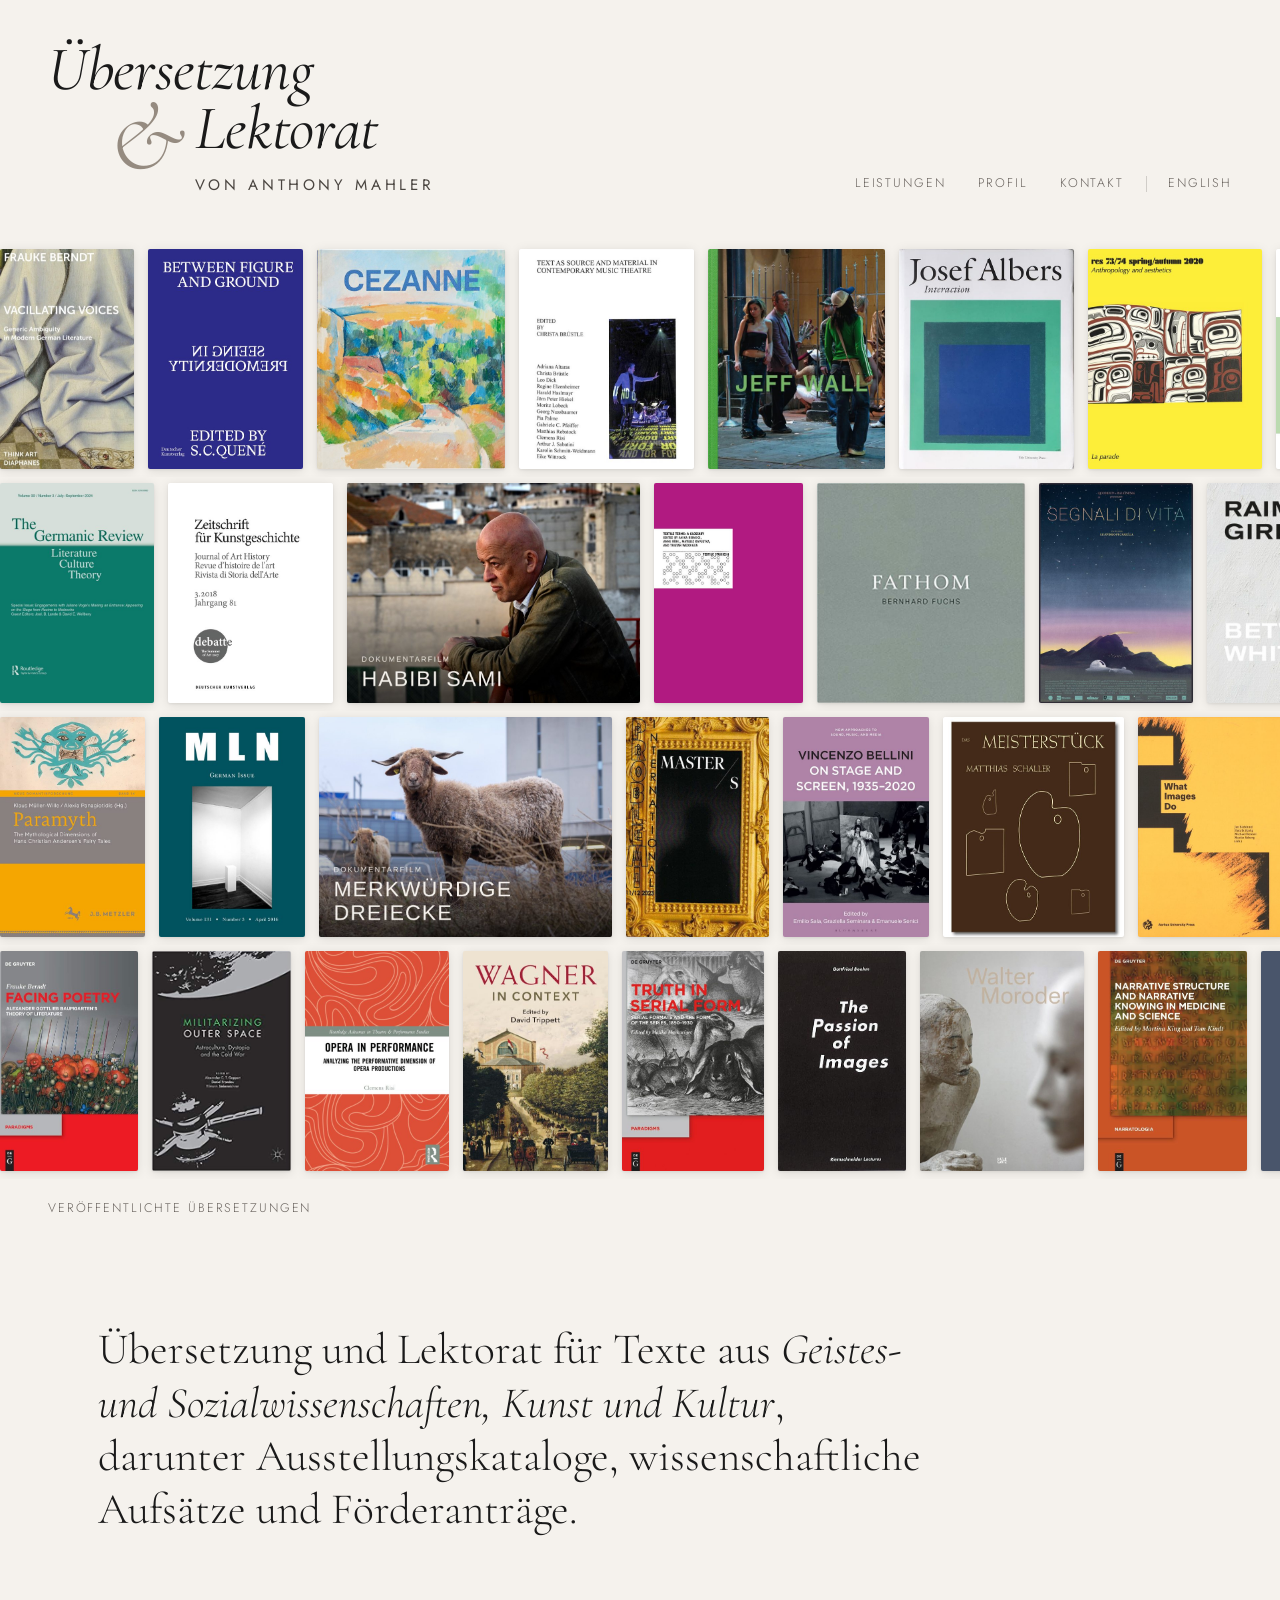
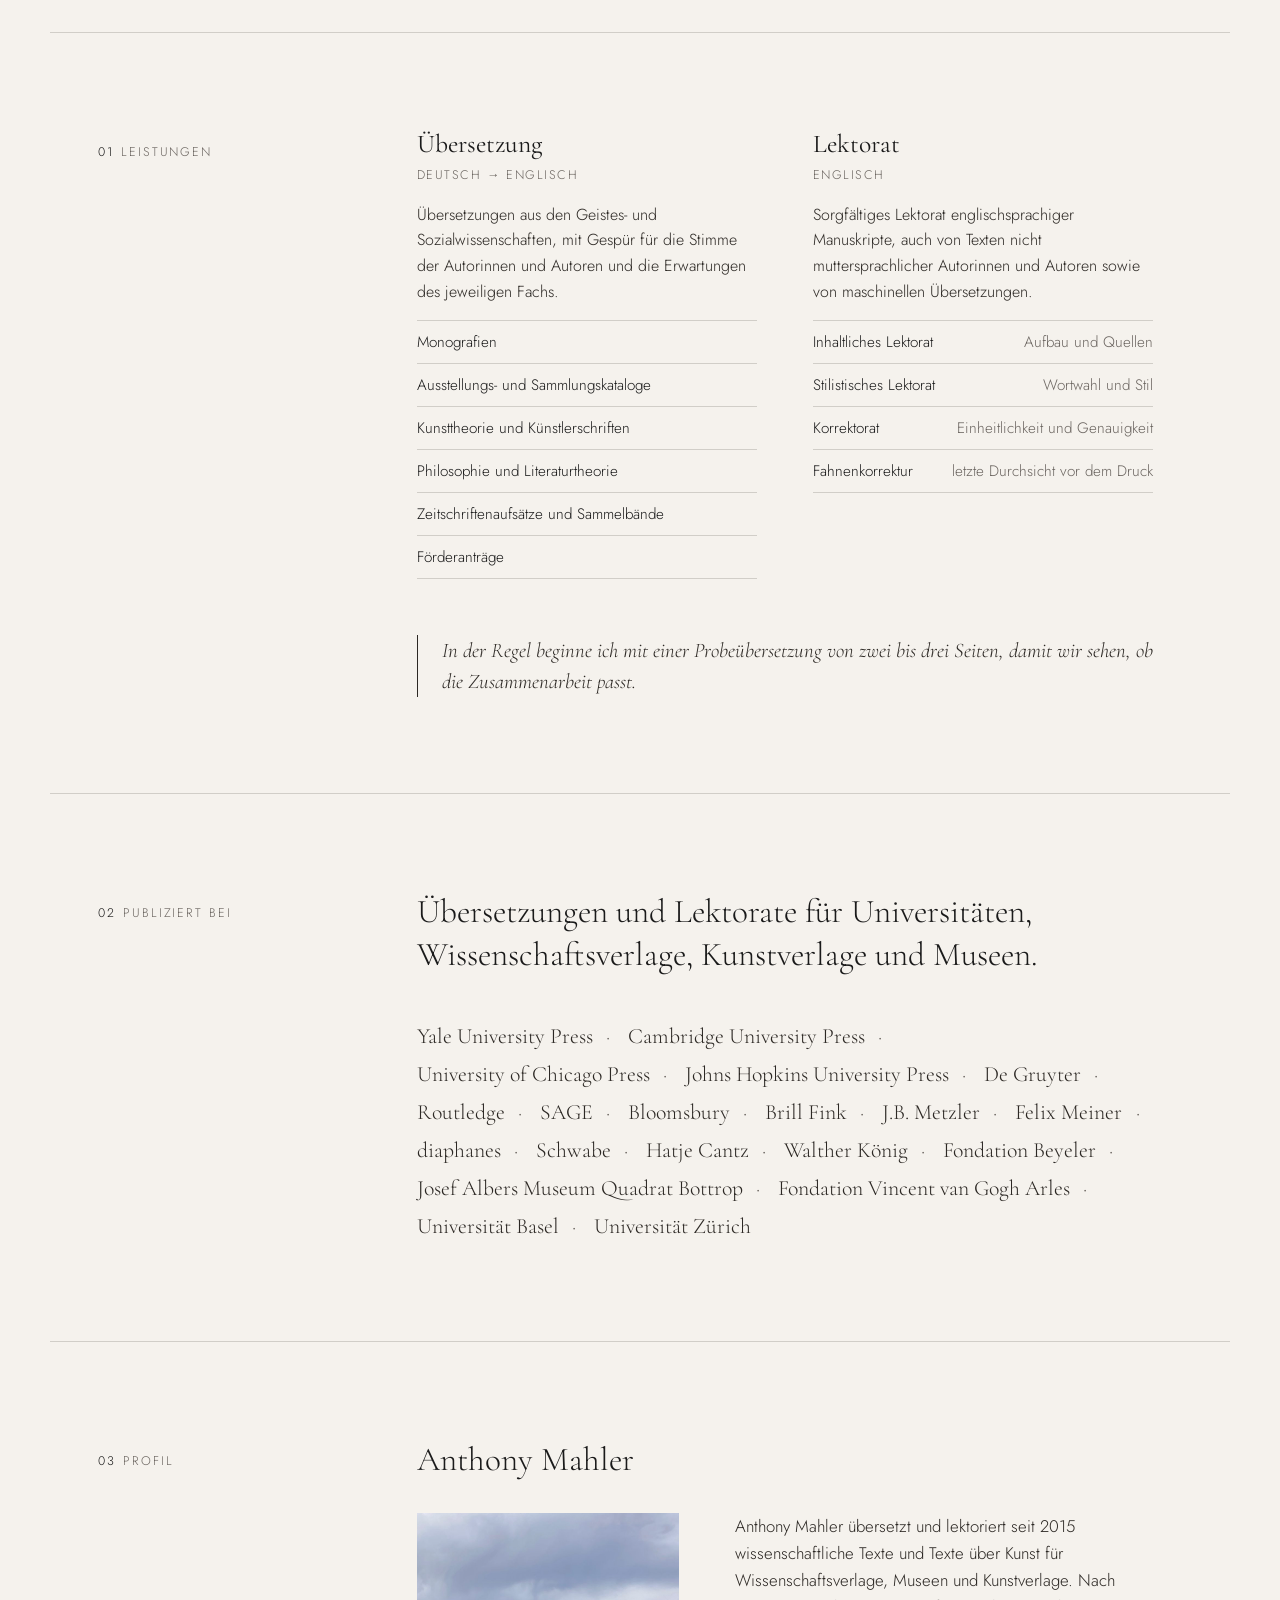
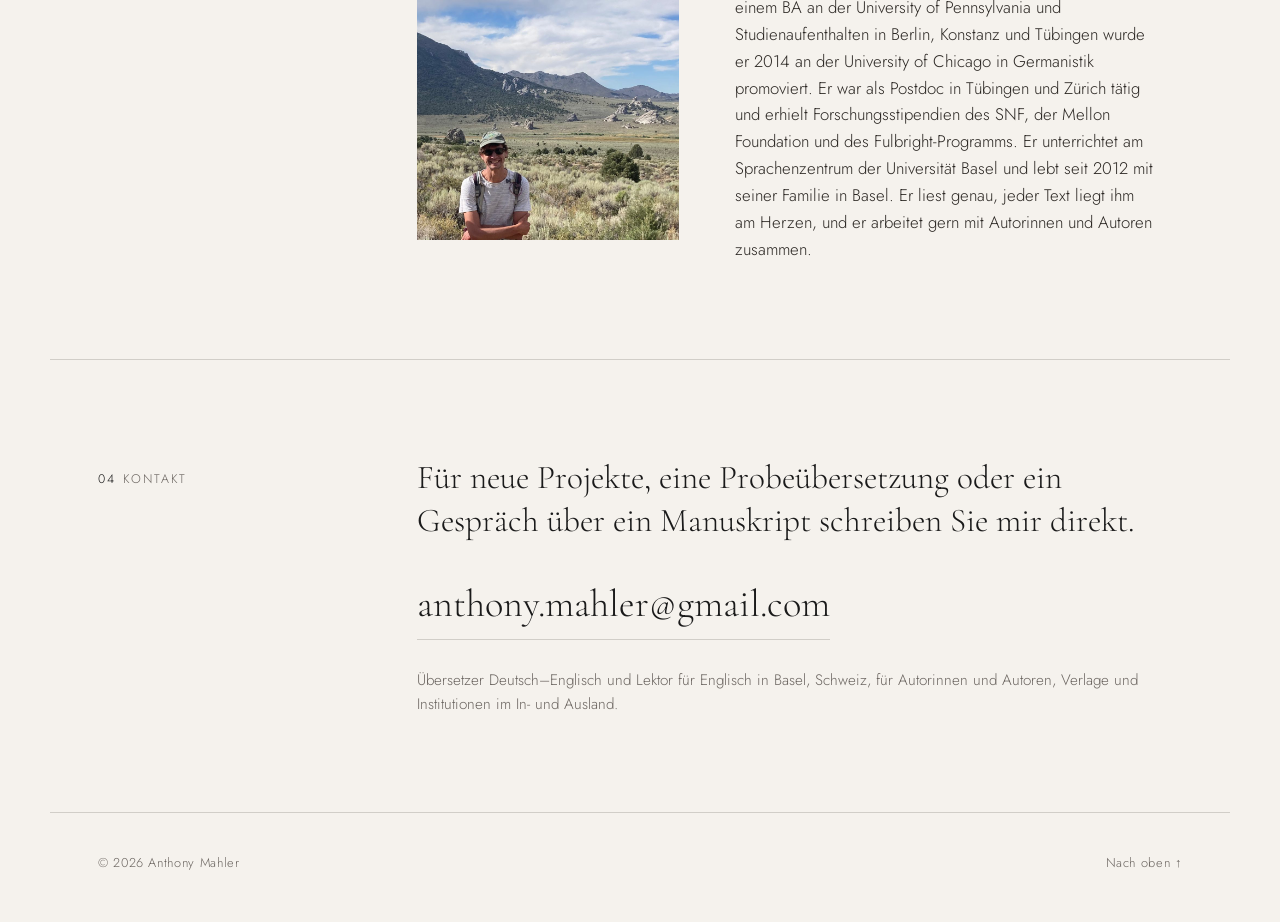
==== index.html @ d9287ff2 "Use point de vue film stills for the two documentaries Replace the title cards with the studio's sti" ====
<!DOCTYPE html>
<html lang="de">
<head>
<meta charset="UTF-8">
<meta name="viewport" content="width=device-width, initial-scale=1.0">
<title>Anthony Mahler | Übersetzer Deutsch–Englisch und Lektor, Basel, Schweiz</title>
<meta name="description" content="Übersetzer Deutsch–Englisch und Lektor für Englisch in Basel, Schweiz. Übersetzung und Lektorat für Geistes- und Sozialwissenschaften, Kunst und Kultur: Bücher, Ausstellungskataloge, wissenschaftliche Aufsätze und Förderanträge.">
<link rel="canonical" href="https://anthonymahler.ch/">
<link rel="alternate" hreflang="de" href="https://anthonymahler.ch/">
<link rel="alternate" hreflang="en" href="https://anthonymahler.ch/en/">
<link rel="alternate" hreflang="x-default" href="https://anthonymahler.ch/en/">
<meta name="author" content="Anthony Mahler">
<meta name="theme-color" content="#f5f2ed">

<link rel="icon" href="favicon.ico" sizes="any">
<link rel="icon" type="image/png" sizes="32x32" href="images/icons/favicon-32.png">
<link rel="icon" type="image/png" sizes="192x192" href="images/icons/icon-192.png">
<link rel="apple-touch-icon" href="images/icons/apple-touch-icon.png">

<!-- Link previews (email, messaging apps, social media) -->
<meta property="og:type" content="website">
<meta property="og:site_name" content="Übersetzung &amp; Lektorat von Anthony Mahler">
<meta property="og:title" content="Übersetzung &amp; Lektorat von Anthony Mahler">
<meta property="og:description" content="Übersetzer Deutsch–Englisch und Lektor für Englisch in Basel, Schweiz. Übersetzung und Lektorat für Geistes- und Sozialwissenschaften, Kunst und Kultur: Bücher, Ausstellungskataloge, wissenschaftliche Aufsätze und Förderanträge.">
<meta property="og:url" content="https://anthonymahler.ch/">
<meta property="og:image" content="https://anthonymahler.ch/images/og-image-de.jpg">
<meta property="og:image:width" content="1200">
<meta property="og:image:height" content="630">
<meta property="og:image:alt" content="Übersetzung &amp; Lektorat von Anthony Mahler, neben Buchumschlägen seiner veröffentlichten Übersetzungen">
<meta property="og:locale" content="de_CH">
<meta property="og:locale:alternate" content="en_GB">
<meta name="twitter:card" content="summary_large_image">

<!-- Structured data for search engines and AI assistants -->
<script type="application/ld+json">
{
  "@context": "https://schema.org",
  "@graph": [
    {
      "@type": "Person",
      "@id": "https://anthonymahler.ch/#anthony-mahler",
      "name": "Anthony Mahler",
      "jobTitle": "Übersetzer Deutsch–Englisch und Lektor",
      "url": "https://anthonymahler.ch/",
      "image": "https://anthonymahler.ch/images/portrait.jpg",
      "email": "mailto:anthony.mahler@gmail.com",
      "address": {
        "@type": "PostalAddress",
        "addressLocality": "Basel",
        "addressCountry": "CH"
      },
      "knowsLanguage": [
        "de",
        "en"
      ],
      "alumniOf": [
        {
          "@type": "CollegeOrUniversity",
          "name": "University of Chicago"
        },
        {
          "@type": "CollegeOrUniversity",
          "name": "University of Pennsylvania"
        }
      ],
      "worksFor": {
        "@type": "CollegeOrUniversity",
        "name": "University of Basel"
      },
      "sameAs": [
        "https://scholar.google.com/citations?user=hvGzYhMAAAAJ",
        "https://unibas.academia.edu/AnthonyMahler"
      ]
    },
    {
      "@type": "ProfessionalService",
      "@id": "https://anthonymahler.ch/#service",
      "name": "Übersetzung & Lektorat von Anthony Mahler",
      "description": "Übersetzer Deutsch–Englisch und Lektor für Englisch in Basel, Schweiz. Übersetzung und Lektorat für Geistes- und Sozialwissenschaften, Kunst und Kultur: Bücher, Ausstellungskataloge, wissenschaftliche Aufsätze und Förderanträge.",
      "url": "https://anthonymahler.ch/",
      "image": "https://anthonymahler.ch/images/og-image-de.jpg",
      "logo": "https://anthonymahler.ch/images/icons/icon-512.png",
      "email": "mailto:anthony.mahler@gmail.com",
      "founder": {
        "@id": "https://anthonymahler.ch/#anthony-mahler"
      },
      "address": {
        "@type": "PostalAddress",
        "addressLocality": "Basel",
        "addressCountry": "CH"
      },
      "areaServed": [
        {
          "@type": "Country",
          "name": "Switzerland"
        },
        {
          "@type": "Country",
          "name": "Germany"
        },
        {
          "@type": "Country",
          "name": "Austria"
        },
        "Worldwide"
      ],
      "knowsLanguage": [
        "de",
        "en"
      ],
      "hasOfferCatalog": {
        "@type": "OfferCatalog",
        "name": "Translation and editing services",
        "itemListElement": [
          {
            "@type": "Offer",
            "itemOffered": {
              "@type": "Service",
              "name": "Translation, German to English",
              "description": "Translation of books, exhibition catalogues, scholarly essays, journal articles, and grant applications in the humanities, social sciences, arts, and culture."
            }
          },
          {
            "@type": "Offer",
            "itemOffered": {
              "@type": "Service",
              "name": "Developmental editing",
              "description": "Structure, presentation, and sources of a manuscript."
            }
          },
          {
            "@type": "Offer",
            "itemOffered": {
              "@type": "Service",
              "name": "Line editing",
              "description": "Word choice, phrasing, and style at the sentence level."
            }
          },
          {
            "@type": "Offer",
            "itemOffered": {
              "@type": "Service",
              "name": "Copyediting",
              "description": "Consistency, accuracy, and house style before publication."
            }
          },
          {
            "@type": "Offer",
            "itemOffered": {
              "@type": "Service",
              "name": "Proofreading",
              "description": "Final check of typeset proofs before publication."
            }
          },
          {
            "@type": "Offer",
            "itemOffered": {
              "@type": "Service",
              "name": "Editing of nonnative English and machine translation",
              "description": "Careful editing of English-language manuscripts by nonnative authors and of machine translations."
            }
          }
        ]
      }
    }
  ]
}
</script>
<link rel="preconnect" href="https://fonts.googleapis.com">
<link rel="preconnect" href="https://fonts.gstatic.com" crossorigin>
<link href="https://fonts.googleapis.com/css2?family=Cormorant+Garamond:ital,wght@0,300;0,400;0,500;0,600;1,300;1,400&family=Jost:wght@300;400;500&display=swap" rel="stylesheet">
<link rel="stylesheet" href="css/site.css">
</head>
<body>

<header class="site-header">
  <h1 class="site-title">
    <a class="logo" href="#top" id="top" aria-label="Übersetzung &amp; Lektorat von Anthony Mahler">
      <span class="logo-word logo-word--first">Übersetzung</span>
      <span class="logo-amp" aria-hidden="true">&amp;</span>
      <span class="logo-word">Lektorat</span>
      <span class="logo-by">von Anthony Mahler</span>
    </a>
  </h1>
  <nav class="site-nav" aria-label="Hauptnavigation">
    <a href="#services">Leistungen</a>
    <a href="#about">Profil</a>
    <a href="#contact">Kontakt</a>
    <a class="lang-switch" href="en/" lang="en" hreflang="en">English</a>
  </nav>
</header>

<section class="bands-container" id="work" aria-label="Veröffentlichte Übersetzungen">

  <!-- ROW 1, scrolls left: the strongest titles -->
  <div class="band-row">
    <div class="band band--left" id="band1">
      <a class="cover-link" href="https://press.uchicago.edu/ucp/books/book/distributed/V/bo290914559.html" target="_blank" rel="noopener"><img src="images/covers/band1-01.jpg" width="401" height="660" alt="Frauke Berndt, Vacillating Voices: Generic Ambiguity in Modern German Literature — diaphanes" decoding="async"></a>
      <a class="cover-link" href="https://library.oapen.org/handle/20.500.12657/102399" target="_blank" rel="noopener"><img src="images/covers/band1-02.jpg" width="467" height="660" alt="Between Figure and Ground, ed. Saskia C. Quené — Deutscher Kunstverlag" decoding="async"></a>
      <a class="cover-link" href="https://hatjecantz.com/products/83946-cezanne" target="_blank" rel="noopener"><img src="images/covers/band1-03.jpg" width="562" height="660" alt="Cézanne — Fondation Beyeler / Hatje Cantz" decoding="async"></a>
      <a class="cover-link" href="https://musikaesthetik.kug.ac.at/news-detailansicht/neuerscheinung-text-as-source-and-material-in-contemporary-music-theatre" target="_blank" rel="noopener"><img src="images/covers/band1-04.jpg" width="527" height="660" alt="Text as Source and Material in Contemporary Music Theatre, ed. Christa Brüstle — Universal Edition" decoding="async"></a>
      <a class="cover-link" href="https://shop.fondationbeyeler.ch/en/artikel/jeff-wall-english-35085/35085" target="_blank" rel="noopener"><img src="images/covers/band1-05.jpg" width="482" height="600" alt="Jeff Wall — Fondation Beyeler" decoding="async"></a>
      <a class="cover-link" href="https://www.davidzwirnerbooks.com/product/josef-albers-interaction" target="_blank" rel="noopener"><img src="images/covers/band1-06.jpg" width="526" height="660" alt="Josef Albers, Interaction — Yale University Press" decoding="async"></a>
      <a class="cover-link" href="https://www.journals.uchicago.edu/doi/abs/10.1086/709461" target="_blank" rel="noopener"><img src="images/covers/band1-07.jpg" width="522" height="660" alt="RES: Anthropology and Aesthetics 73/74 — University of Chicago Press" decoding="async"></a>
      <a class="cover-link" href="https://www.kulturverlag-kadmos.de/programm/details/unavailable" target="_blank" rel="noopener"><img src="images/covers/band1-08.jpg" width="433" height="660" alt="Unavailable: The Joy of Not Responding — Kadmos" decoding="async"></a>
      <a class="cover-link" href="https://hatjecantz.com/products/64174-josef-albers" target="_blank" rel="noopener"><img src="images/covers/band1-09.jpg" width="486" height="660" alt="Josef Albers: Homage to the Square 1950–1976 — Hatje Cantz" decoding="async"></a>
      <a class="cover-link" href="https://schwabe.ch/Georg-Kreis-Why-Italy-Was-for-Europe-978-3-7965-4264-0" target="_blank" rel="noopener"><img src="images/covers/band1-10.jpg" width="292" height="445" alt="Georg Kreis, Why Italy Was for Europe — Schwabe" decoding="async"></a>
      <a class="cover-link" href="https://www.fondation-vincentvangogh-arles.org/en/publication/van-gogh-and-the-stars/" target="_blank" rel="noopener"><img src="images/covers/band1-11.jpg" width="529" height="660" alt="Van Gogh and the Stars — Fondation Vincent van Gogh Arles" decoding="async"></a>
    </div>
  </div>

  <!-- ROW 2, scrolls right: highlight first, then mostly shorter texts -->
  <div class="band-row">
    <div class="band band--right" id="band2">
      <a class="cover-link" href="https://www.tandfonline.com/toc/vgrm20/99/3" target="_blank" rel="noopener"><img src="images/covers/band2-01.jpg" width="462" height="660" alt="The Germanic Review 99.3 — Routledge" decoding="async"></a>
      <a class="cover-link" href="https://www.degruyterbrill.com/journal/key/zkg/81/3/html" target="_blank" rel="noopener"><img src="images/covers/band2-02.jpg" width="495" height="660" alt="Zeitschrift für Kunstgeschichte 3.2018 — Deutscher Kunstverlag" decoding="async"></a>
      <a class="cover-link" href="https://www.pointdevue.ch/de/projekte/sami" target="_blank" rel="noopener"><img src="images/covers/band2-03.jpg" width="880" height="660" alt="Film still from Habibi Sami, documentary by Lesley Kennel (2025) — point de vue" decoding="async"></a>
      <a class="cover-link" href="https://www.khist.uzh.ch/de/chairs/neuzeit/res/finproj/textile/ts/0.html" target="_blank" rel="noopener"><img src="images/covers/band2-04.jpg" width="445" height="660" alt="Textile Terms: A Glossary — Edition Imorde" decoding="async"></a>
      <a class="cover-link" href="http://www.bernhard-fuchs.net/monographs/fathom/" target="_blank" rel="noopener"><img src="images/covers/band2-05.jpg" width="474" height="500" alt="Bernhard Fuchs, Fathom — Koenig Books" decoding="async"></a>
      <a class="cover-link" href="https://www.swissfilms.ch/de/movie/segnali-di-vita/5E38981A59AF4CF388EB1CCF96144011" target="_blank" rel="noopener"><img src="images/covers/band2-06.jpg" width="462" height="660" alt="Segnali di vita — Swiss Films" decoding="async"></a>
      <a class="cover-link" href="https://www.axel-vervoordt.com/gallery/books/raimund-girke-between-white" target="_blank" rel="noopener"><img src="images/covers/band2-07.jpg" width="500" height="592" alt="Raimund Girke, Between White — Axel Vervoordt" decoding="async"></a>
      <a class="cover-link" href="https://meiner-elibrary.de/book/239/ambiguity-in-contemporary-art-and-theory" target="_blank" rel="noopener"><img src="images/covers/band2-08.jpg" width="180" height="270" alt="Ambiguity in Contemporary Art and Theory — Felix Meiner" decoding="async"></a>
      <a class="cover-link" href="https://www.hatjecantz.com/collections/all/products/67016-james-howell-painting-malerei" target="_blank" rel="noopener"><img src="images/covers/band2-09.jpg" width="440" height="660" alt="James Howell: Painting — Hatje Cantz" decoding="async"></a>
      <a class="cover-link" href="https://www.routledge.com/Philosophy-of-Emotion/Ben-Zeev-Krebs/p/book/9781138906648" target="_blank" rel="noopener"><img src="images/covers/band2-10.jpg" width="180" height="270" alt="Philosophy of Emotion — Routledge" decoding="async"></a>
      <span class="cover-link"><img src="images/covers/band2-11.jpg" width="440" height="660" alt="caa.reviews" decoding="async"></span>
      <a class="cover-link" href="https://www.degruyter.com/document/doi/10.1515/9783110706109/html?lang=en" target="_blank" rel="noopener"><img src="images/covers/band2-12.jpg" width="200" height="307" alt="Luca Del Baldo, The Visionary Academy of Ocular Mentality — De Gruyter" decoding="async"></a>
    </div>
  </div>

  <!-- ROW 3, scrolls left: highlight first, then mostly shorter texts -->
  <div class="band-row">
    <div class="band band--left" id="band3">
      <a class="cover-link" href="https://link.springer.com/book/9783662746172" target="_blank" rel="noopener"><img src="images/covers/band3-01.jpg" width="436" height="660" alt="Paramyth: The Mythological Dimensions of Hans Christian Andersen’s Fairy Tales, ed. Klaus Müller-Wille and Alexia Panagiotidis — J.B. Metzler" decoding="async"></a>
      <a class="cover-link" href="https://muse.jhu.edu/issue/35027" target="_blank" rel="noopener"><img src="images/covers/band3-02.jpg" width="436" height="660" alt="MLN 131.3, German Issue — Johns Hopkins University Press" decoding="async"></a>
      <a class="cover-link" href="https://www.pointdevue.ch/de/projekte/merkwuerdige-dreiecke-at" target="_blank" rel="noopener"><img src="images/covers/band3-03.jpg" width="880" height="660" alt="Film still from Merkwürdige Dreiecke, documentary (in production) — point de vue" decoding="async"></a>
      <a class="cover-link" href="https://problemi.si/archive/" target="_blank" rel="noopener"><img src="images/covers/band3-04.jpg" width="428" height="660" alt="Problemi International 6 (2023): Master/s" decoding="async"></a>
      <a class="cover-link" href="https://www.bloomsbury.com/uk/vincenzo-bellini-on-stage-and-screen-19352020-9781501391217/" target="_blank" rel="noopener"><img src="images/covers/band3-05.jpg" width="440" height="660" alt="Vincenzo Bellini on Stage and Screen, 1935–2020 — Bloomsbury" decoding="async"></a>
      <a class="cover-link" href="https://lestanzedelvetro.org/en/product/das-meisterstuckmatthias-schaller/" target="_blank" rel="noopener"><img src="images/covers/band3-06.jpg" width="543" height="660" alt="Matthias Schaller, Das Meisterstück" decoding="async"></a>
      <a class="cover-link" href="https://en.unipress.dk/udgivelser/w/what-images-do/" target="_blank" rel="noopener"><img src="images/covers/band3-07.jpg" width="447" height="660" alt="What Images Do — Aarhus University Press" decoding="async"></a>
      <span class="cover-link"><img src="images/covers/band3-08.jpg" width="522" height="660" alt="CIHA 2012 Nürnberg — Germanisches Nationalmuseum" decoding="async"></span>
      <a class="cover-link" href="https://www.kann-verlag.de/newrelease_SEHEN_2023.html" target="_blank" rel="noopener"><img src="images/covers/band3-09.jpg" width="465" height="660" alt="Gottfried Boehm, Sehen — Kann Verlag" decoding="async"></a>
      <a class="cover-link" href="https://www.praesens.com/praesens-pro-presse/katalog/lichtspieler/" target="_blank" rel="noopener"><img src="images/covers/band3-10.jpg" width="424" height="660" alt="Lichtspieler — Praesens" decoding="async"></a>
      <a class="cover-link" href="https://elibrary.narr.digital/journal/cg/53/4" target="_blank" rel="noopener"><img src="images/covers/band3-11.jpg" width="450" height="660" alt="Colloquia Germanica 53.4 — Narr Francke Attempto" decoding="async"></a>
    </div>
  </div>

  <!-- ROW 4, scrolls right: the strongest titles, next to the intro text -->
  <div class="band-row">
    <div class="band band--right" id="band4">
      <a class="cover-link" href="https://www.degruyter.com/document/doi/10.1515/9783110624519/html" target="_blank" rel="noopener"><img src="images/covers/band4-01.jpg" width="415" height="660" alt="Frauke Berndt, Facing Poetry — De Gruyter" decoding="async"></a>
      <a class="cover-link" href="https://link.springer.com/chapter/10.1057/978-1-349-95851-1_9" target="_blank" rel="noopener"><img src="images/covers/band4-02.jpg" width="315" height="499" alt="Militarizing Outer Space — Palgrave Macmillan" decoding="async"></a>
      <a class="cover-link" href="https://www.routledge.com/Opera-in-Performance-Analyzing-the-Performative-Dimension-of-Opera-Productions/Risi/p/book/9780367645021" target="_blank" rel="noopener"><img src="images/covers/band4-03.jpg" width="432" height="660" alt="Clemens Risi, Opera in Performance — Routledge" decoding="async"></a>
      <a class="cover-link" href="https://www.cambridge.org/core/books/wagner-in-context/36905F69D33599538EEA6B4203AE1D38" target="_blank" rel="noopener"><img src="images/covers/band4-04.jpg" width="427" height="648" alt="Wagner in Context, ed. David Trippett — Cambridge University Press" decoding="async"></a>
      <a class="cover-link" href="https://www.degruyterbrill.com/document/doi/10.1515/9783110795110/html" target="_blank" rel="noopener"><img src="images/covers/band4-05.jpg" width="424" height="660" alt="Truth in Serial Form, ed. Malika Maskarinec — De Gruyter" decoding="async"></a>
      <a class="cover-link" href="https://www.artbook.com/9783960987727.html" target="_blank" rel="noopener"><img src="images/covers/band4-06.jpg" width="349" height="599" alt="Gottfried Boehm, The Passion of Images — Walther König" decoding="async"></a>
      <a class="cover-link" href="https://hatjecantz.com/products/84047-walter-moroder-figures-of-presence-and-absence" target="_blank" rel="noopener"><img src="images/covers/band4-07.jpg" width="493" height="660" alt="Walter Moroder: Figures of Presence and Absence — Hatje Cantz" decoding="async"></a>
      <a class="cover-link" href="https://www.degruyterbrill.com/document/doi/10.1515/9783111319971/html" target="_blank" rel="noopener"><img src="images/covers/band4-08.jpg" width="447" height="660" alt="Narrative Structure and Narrative Knowing in Medicine and Science — De Gruyter" decoding="async"></a>
      <a class="cover-link" href="https://www.degruyterbrill.com/document/doi/10.1515/9783110783827/html" target="_blank" rel="noopener"><img src="images/covers/band4-09.jpg" width="413" height="660" alt="Forces of Nature, ed. Adrian Renner and Frederike Middelhoff — De Gruyter" decoding="async"></a>
      <a class="cover-link" href="https://www.fink.de/view/title/53248" target="_blank" rel="noopener"><img src="images/covers/band4-10.jpg" width="300" height="415" alt="Enthüllen und Verbergen in der Vormoderne — Brill Fink" decoding="async"></a>
    </div>
  </div>

  <p class="eyebrow bands-caption">Veröffentlichte Übersetzungen</p>

</section>
<main>

  <!-- ── Intro ── -->
  <div class="intro">
    <p class="lede">Übersetzung und Lektorat für Texte aus <em>Geistes- und Sozialwissenschaften, Kunst und Kultur</em>, darunter Ausstellungskataloge, wissenschaftliche Aufsätze und Förderanträge.</p>
  </div>

  <!-- ── Services ── -->
  <section class="section" id="services" aria-label="Leistungen">
    <p class="eyebrow"><span class="num">01</span>Leistungen</p>
    <div class="section-body">
      <div class="services">
        <article class="service">
          <h3>Übersetzung</h3>
          <p class="meta">Deutsch → Englisch</p>
          <p>Übersetzungen aus den Geistes- und Sozialwissenschaften, mit Gespür für die Stimme der Autorinnen und Autoren und die Erwartungen des jeweiligen Fachs.</p>
          <ul>
            <li>Monografien</li>
            <li>Ausstellungs- und Sammlungskataloge</li>
            <li>Kunsttheorie und Künstlerschriften</li>
            <li>Philosophie und Literaturtheorie</li>
            <li>Zeitschriftenaufsätze und Sammelbände</li>
            <li>Förderanträge</li>
          </ul>
        </article>

        <article class="service">
          <h3>Lektorat</h3>
          <p class="meta">Englisch</p>
          <p>Sorgfältiges Lektorat englischsprachiger Manuskripte, auch von Texten nicht muttersprachlicher Autorinnen und Autoren sowie von maschinellen Übersetzungen.</p>
          <ul>
            <li>Inhaltliches Lektorat <span class="note">Aufbau und Quellen</span></li>
            <li>Stilistisches Lektorat <span class="note">Wortwahl und Stil</span></li>
            <li>Korrektorat <span class="note">Einheitlichkeit und Genauigkeit</span></li>
            <li>Fahnenkorrektur <span class="note">letzte Durchsicht vor dem Druck</span></li>
          </ul>
        </article>
      </div>

      <p class="process">In der Regel beginne ich mit einer Probeübersetzung von zwei bis drei Seiten, damit wir sehen, ob die Zusammenarbeit passt.</p>
    </div>
  </section>

  <!-- ── Publishers ── -->
  <section class="section" id="publishers" aria-labelledby="publishers-title">
    <p class="eyebrow"><span class="num">02</span>Publiziert bei</p>
    <div class="section-body">
      <h2 class="lede" id="publishers-title">Übersetzungen und Lektorate für Universitäten, Wissenschaftsverlage, Kunstverlage und Museen.</h2>
      <ul class="publishers">
        <li>Yale University Press</li>
        <li>Cambridge University Press</li>
        <li>University of Chicago Press</li>
        <li>Johns Hopkins University Press</li>
        <li>De Gruyter</li>
        <li>Routledge</li>
        <li>SAGE</li>
        <li>Bloomsbury</li>
        <li>Brill Fink</li>
        <li>J.B. Metzler</li>
        <li>Felix Meiner</li>
        <li>diaphanes</li>
        <li>Schwabe</li>
        <li>Hatje Cantz</li>
        <li>Walther König</li>
        <li>Fondation Beyeler</li>
        <li>Josef Albers Museum Quadrat Bottrop</li>
        <li>Fondation Vincent van Gogh Arles</li>
        <li>Universität Basel</li>
        <li>Universität Zürich</li>
      </ul>
    </div>
  </section>

  <!-- ── About ── -->
  <section class="section" id="about" aria-labelledby="about-title">
    <p class="eyebrow"><span class="num">03</span>Profil</p>
    <div class="section-body">
      <h2 class="lede about-title" id="about-title">Anthony Mahler</h2>
      <div class="about-grid">
        <div class="portrait"><img src="images/portrait.jpg" width="960" height="1200" alt="Anthony Mahler" loading="lazy"></div>
        <div class="prose">
          <p>Anthony Mahler übersetzt und lektoriert seit 2015 wissenschaftliche Texte und Texte über Kunst für Wissenschaftsverlage, Museen und Kunstverlage. Nach einem BA an der University of Pennsylvania und Studienaufenthalten in Berlin, Konstanz und Tübingen wurde er 2014 an der University of Chicago in Germanistik promoviert. Er war als Postdoc in Tübingen und Zürich tätig und erhielt Forschungsstipendien des SNF, der Mellon Foundation und des Fulbright-Programms. Er unterrichtet am Sprachenzentrum der Universität Basel und lebt seit 2012 mit seiner Familie in Basel. Er liest genau, jeder Text liegt ihm am Herzen, und er arbeitet gern mit Autorinnen und Autoren zusammen.</p>
        </div>
      </div>
    </div>
  </section>

  <!-- ── Contact ── -->
  <section class="section" id="contact" aria-labelledby="contact-title">
    <p class="eyebrow"><span class="num">04</span>Kontakt</p>
    <div class="section-body">
      <h2 class="lede" id="contact-title">Für neue Projekte, eine Probeübersetzung oder ein Gespräch über ein Manuskript schreiben Sie mir direkt.</h2>
      <a class="contact-email" href="mailto:anthony.mahler@gmail.com">anthony.mahler@gmail.com</a>
      <p class="contact-location">Übersetzer Deutsch–Englisch und Lektor für Englisch in Basel, Schweiz, für Autorinnen und Autoren, Verlage und Institutionen im In- und Ausland.</p>
    </div>
  </section>

</main>

<footer class="site-footer">
  <span>© <span id="year">2026</span> Anthony Mahler</span>
  <a href="#top">Nach oben ↑</a>
</footer>

<script src="js/site.js"></script>

</body>
</html>
---- css/site.css ----
* { margin: 0; padding: 0; box-sizing: border-box; }

:root {
  --bg: #f5f2ed;
  --bg-deep: #ece7df;
  --text: #1a1a1a;
  --text-light: #6b6560;
  --accent: #2c2824;
  --rule: rgba(44, 40, 36, 0.18);
  --band-height: 220px;
  --band-gap: 14px;
  --cover-gap: 14px;
  --scroll-speed: 60s;          /* fallback; JS sets a per-band duration */
  --gutter: 3rem;
  --serif: 'Cormorant Garamond', Georgia, serif;
  --sans: 'Jost', 'Helvetica Neue', Arial, sans-serif;
}

html { scroll-behavior: smooth; }

body {
  background: var(--bg);
  color: var(--text);
  font-family: var(--sans);
  font-weight: 300;
  line-height: 1.6;
  -webkit-font-smoothing: antialiased;
}

a { color: inherit; }

::selection { background: var(--accent); color: var(--bg); }

:focus-visible { outline: 1px solid var(--accent); outline-offset: 4px; }

/* ── Header ── */
.site-header {
  padding: 2.5rem var(--gutter) 2.25rem;
  display: flex;
  justify-content: space-between;
  align-items: flex-end;
  gap: 2rem;
}

/* Wordmark: "Translation" / "& Editing" / "by Anthony Mahler".
   Column 1 holds the indent and the ampersand; "Editing" and the
   byline share column 2's left edge. Sizes are in em of --logo-size. */
.site-title { font-weight: inherit; }

.logo {
  --logo-size: 3.9rem;
  display: grid;
  grid-template-columns: 2.35em auto;
  font-size: var(--logo-size);
  color: var(--text);
  text-decoration: none;
}

.logo-word {
  font-family: var(--serif);
  font-style: italic;
  font-weight: 400;
  line-height: 0.95;
  letter-spacing: -0.005em;
}

.logo-word--first { grid-column: 1 / -1; }

.logo-amp {
  font-family: var(--serif);
  font-style: italic;
  font-weight: 300;
  font-size: 1.6em;
  line-height: 0.6;
  color: #958b80;
  justify-self: end;
  align-self: end;
  margin-right: 0.1em;
  transform: translateY(0.08em);
}

.logo-by {
  grid-column: 2;
  margin-top: 0.85rem;
  font-family: var(--sans);
  font-weight: 400;
  font-size: 0.95rem;
  letter-spacing: 0.24em;
  text-transform: uppercase;
  color: #4a4540;
}

.site-nav { display: flex; gap: 2rem; }

.site-nav a,
.eyebrow {
  font-size: 0.78rem;
  letter-spacing: 0.15em;
  text-transform: uppercase;
  color: var(--text-light);
}

.site-nav a {
  text-decoration: none;
  padding-bottom: 2px;
  border-bottom: 1px solid transparent;
  transition: color 0.3s ease, border-color 0.3s ease;
}

.site-nav a:hover { color: var(--text); border-color: var(--text); }

/* Language switch, set apart from the section links by a hairline */
.site-nav .lang-switch { position: relative; margin-left: 0.75rem; }
.site-nav .lang-switch::before {
  content: "";
  position: absolute;
  left: -1.4rem;
  top: 10%;
  bottom: 20%;
  width: 1px;
  background: var(--rule);
}

/* ── Scrolling Bands ── */
.bands-container {
  padding: 1rem 0 2.5rem;
  display: flex;
  flex-direction: column;
  gap: var(--band-gap);
  overflow: hidden;
}

.bands-caption { padding: 0.9rem var(--gutter) 0; }

.band-row {
  overflow: hidden;
  /* room for the hover lift so covers aren't clipped */
  padding: 8px 0;
  margin: -8px 0;
}

.band {
  display: flex;
  width: max-content;
  will-change: transform;
}

.band--left  { animation: scroll-left  var(--scroll-speed) linear infinite; }
.band--right { animation: scroll-right var(--scroll-speed) linear infinite; }

.band:hover,
.band:focus-within { animation-play-state: paused; }

@keyframes scroll-left {
  from { transform: translateX(0); }
  to   { transform: translateX(-50%); }
}

@keyframes scroll-right {
  from { transform: translateX(-50%); }
  to   { transform: translateX(0); }
}

/* ── Cover Items ── */
.cover-link {
  position: relative;
  display: block;
  flex-shrink: 0;
  height: var(--band-height);
  /* margin (not flex gap) keeps the -50% loop point exact */
  margin-right: var(--cover-gap);
  transition: transform 0.4s cubic-bezier(0.25, 0.46, 0.45, 0.94);
}

span.cover-link { cursor: default; }

.cover-link:hover,
.cover-link:focus-visible {
  transform: scale(1.05);
  z-index: 2;
}

.cover-link img {
  height: 100%;
  width: auto;
  display: block;
  border-radius: 2px;
  background: var(--bg-deep);
  box-shadow: 0 2px 12px rgba(0,0,0,0.1), 0 1px 3px rgba(0,0,0,0.08);
  transition: box-shadow 0.4s ease;
}

.cover-link:hover img {
  box-shadow: 0 8px 30px rgba(0,0,0,0.18), 0 2px 8px rgba(0,0,0,0.1);
}

/* ── Sections ── */
.section {
  display: grid;
  grid-template-columns: minmax(10rem, 1fr) 3fr;
  gap: 2rem 4rem;
  max-width: 1180px;
  margin: 0 auto;
  padding: 6rem var(--gutter);
  border-top: 1px solid var(--rule);
}

.section > .eyebrow { padding-top: 0.9rem; }

.eyebrow .num { color: var(--text); margin-right: 0.6em; }

.section-body { max-width: 46rem; }

.lede {
  font-family: var(--serif);
  font-weight: 300;
  font-size: clamp(1.6rem, 2.6vw, 2.25rem);
  line-height: 1.3;
  color: var(--text);
}

.lede em { font-style: italic; }

.prose p {
  font-size: 1.05rem;
  color: var(--accent);
  margin-top: 1.25rem;
}

/* ── Intro ── */
.intro {
  max-width: 1180px;
  margin: 0 auto;
  padding: 4rem var(--gutter) 6rem;
}

.intro .lede {
  max-width: 52rem;
  font-size: clamp(1.75rem, 3.4vw, 2.9rem);
  line-height: 1.22;
}

/* ── Publishers ── */
.publishers {
  list-style: none;
  margin-top: 2.5rem;
  font-family: var(--serif);
  font-size: clamp(1.15rem, 1.7vw, 1.4rem);
  line-height: 1.75;
  color: var(--accent);
}

.publishers li { display: inline; white-space: nowrap; }  /* never split a name across lines */

.publishers li:not(:last-child)::after {
  content: "·";
  margin: 0 0.6em;
  color: var(--text-light);
}

/* ── Services ── */
.services {
  display: grid;
  grid-template-columns: repeat(2, 1fr);
  gap: 3rem 3.5rem;
}

.service h3 {
  font-family: var(--serif);
  font-weight: 400;
  font-size: 1.6rem;
  line-height: 1.2;
  margin-bottom: 0.4rem;
}

.service .meta {
  font-size: 0.78rem;
  letter-spacing: 0.12em;
  text-transform: uppercase;
  color: var(--text-light);
  margin-bottom: 1rem;
}

.service p { color: var(--accent); }

.service ul {
  list-style: none;
  margin-top: 1rem;
  border-top: 1px solid var(--rule);
}

.service li {
  padding: 0.55rem 0;
  border-bottom: 1px solid var(--rule);
  font-size: 0.95rem;
}

.service li .note {
  float: right;
  margin-left: 1rem;
  color: var(--text-light);
}

.process {
  margin-top: 3.5rem;
  padding-left: 1.5rem;
  border-left: 1px solid var(--accent);
  font-family: var(--serif);
  font-style: italic;
  font-size: 1.3rem;
  line-height: 1.5;
  color: var(--accent);
}

/* ── About ── */
.about-grid {
  display: grid;
  grid-template-columns: 1fr;
}

.about-grid:has(.portrait) {
  grid-template-columns: 1fr 1.6fr;
  gap: 3.5rem;
  align-items: start;
}

.portrait {
  aspect-ratio: 4 / 5;
  background: var(--bg-deep);
  overflow: hidden;
}

.portrait img { width: 100%; height: 100%; object-fit: cover; display: block; }

.about-title { margin-bottom: 2rem; }

.about-grid .prose p:first-child { margin-top: 0; }

/* ── Contact ── */
.contact-email {
  display: inline-block;
  margin-top: 2rem;
  font-family: var(--serif);
  font-size: clamp(1.6rem, 3vw, 2.4rem);
  font-weight: 300;
  text-decoration: none;
  border-bottom: 1px solid var(--rule);
  padding-bottom: 0.2rem;
  transition: border-color 0.3s ease;
}

.contact-email:hover { border-color: var(--text); }

.contact-location {
  margin-top: 1.75rem;
  font-size: 0.95rem;
  color: var(--text-light);
}

/* ── Footer ── */
.site-footer {
  max-width: 1180px;
  margin: 0 auto;
  padding: 2.5rem var(--gutter) 3rem;
  border-top: 1px solid var(--rule);
  display: flex;
  justify-content: space-between;
  gap: 1rem;
  font-size: 0.8rem;
  letter-spacing: 0.05em;
  color: var(--text-light);
}

.site-footer a { text-decoration: none; }
.site-footer a:hover { color: var(--text); }

/* ── Responsive ── */
@media (max-width: 900px) {
  .section { grid-template-columns: 1fr; gap: 1.5rem; padding: 4.5rem var(--gutter); }
  .section > .eyebrow { padding-top: 0; }
  .about-grid, .about-grid:has(.portrait) { grid-template-columns: 1fr; gap: 2.5rem; }
  .portrait { max-width: 22rem; }
}

@media (max-width: 768px) {
  :root {
    --band-height: 150px;
    --band-gap: 10px;
    --cover-gap: 10px;
    --scroll-speed: 45s;
    --gutter: 1.5rem;
  }

  .site-header {
    padding: 1.5rem var(--gutter) 1rem;
    flex-direction: column;
    gap: 1rem;
  }

  .site-header { align-items: flex-start; gap: 1.5rem; }
  .logo { --logo-size: 2.75rem; }
  .logo-by { font-size: 0.75rem; margin-top: 0.6rem; }
  .site-nav { gap: 1.25rem; flex-wrap: wrap; }
  .services { grid-template-columns: 1fr; gap: 2.5rem; }
  .intro { padding: 3rem var(--gutter) 4rem; }
  .site-footer { flex-direction: column; }
}

@media (max-width: 480px) {
  :root {
    --band-height: 120px;
    --scroll-speed: 40s;
  }
}

/* No drift for visitors who ask for less motion: each band becomes a
   row they can scroll sideways instead. */
@media (prefers-reduced-motion: reduce) {
  html { scroll-behavior: auto; }
  .band { animation: none !important; }
  .band-row { overflow-x: auto; scrollbar-width: none; }
  .band-row::-webkit-scrollbar { display: none; }
  .band [data-clone] { display: none; }
  .cover-link { transition: none; }
}
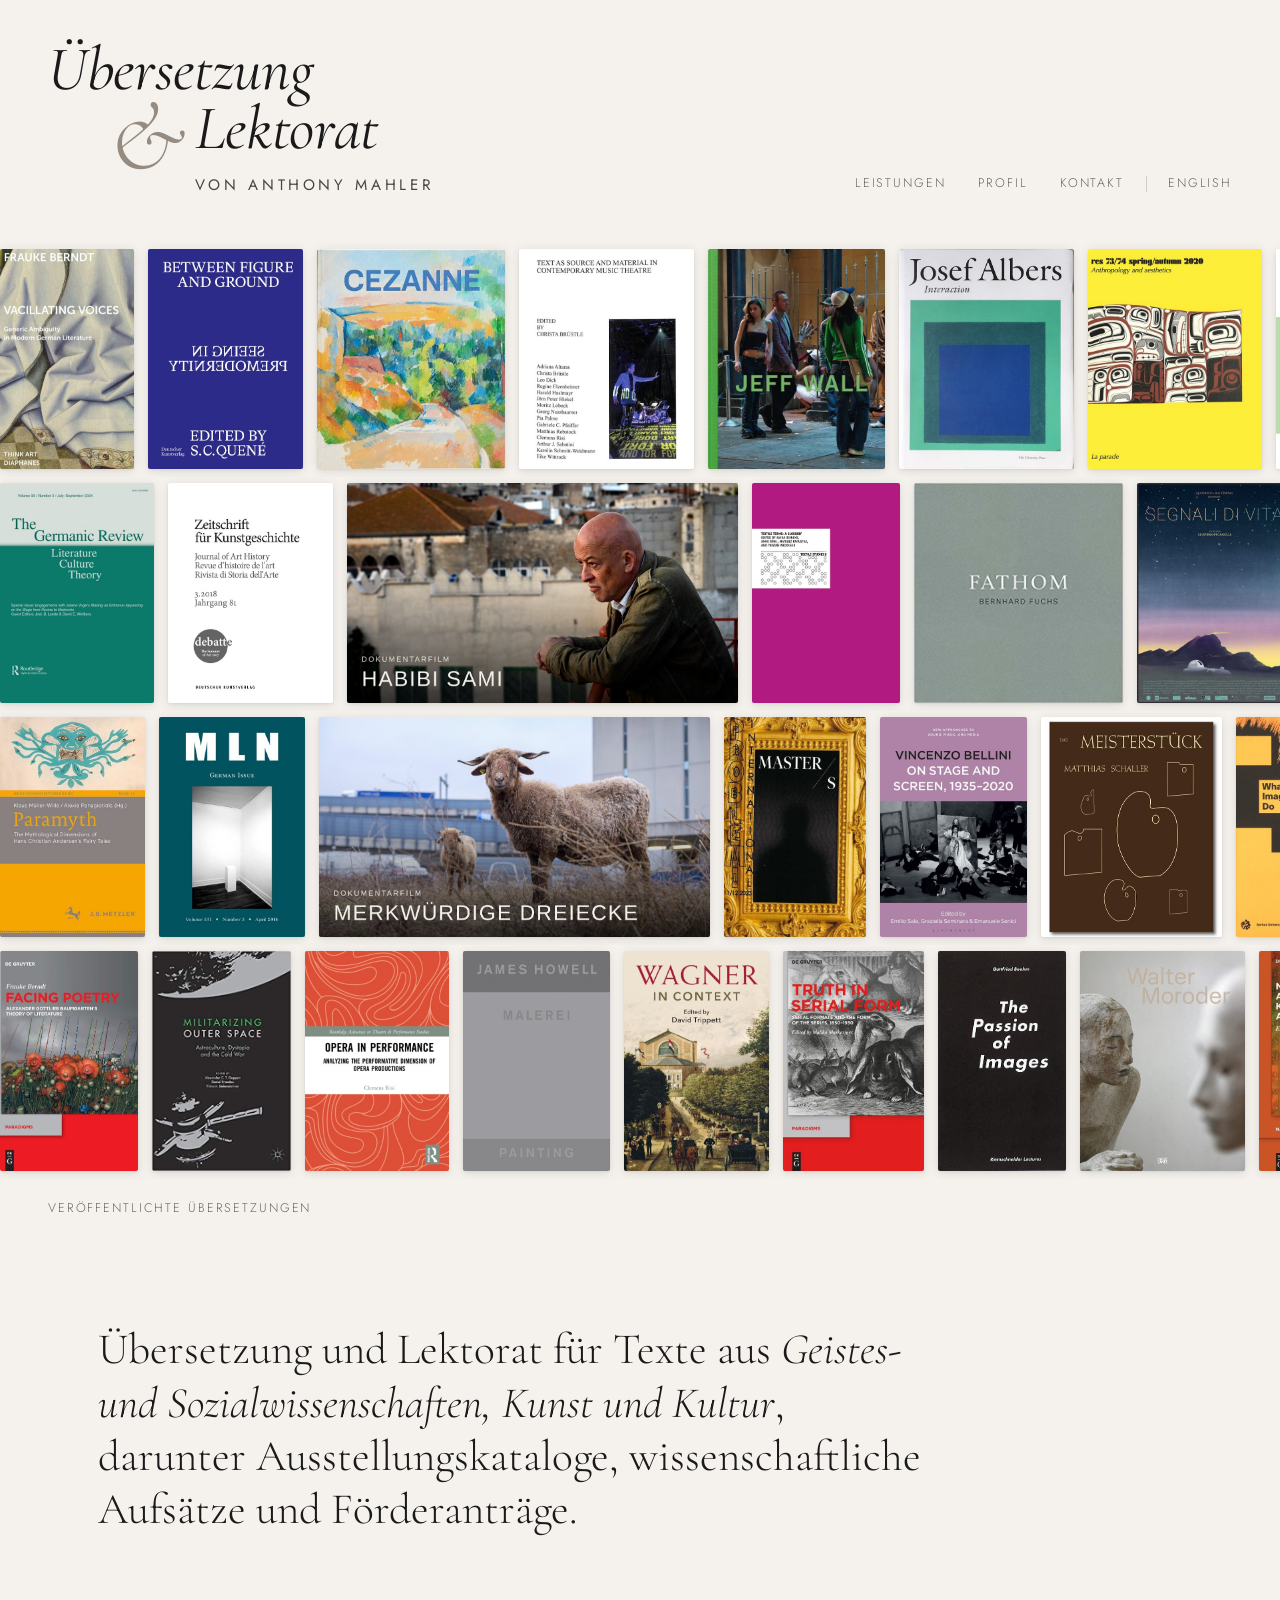
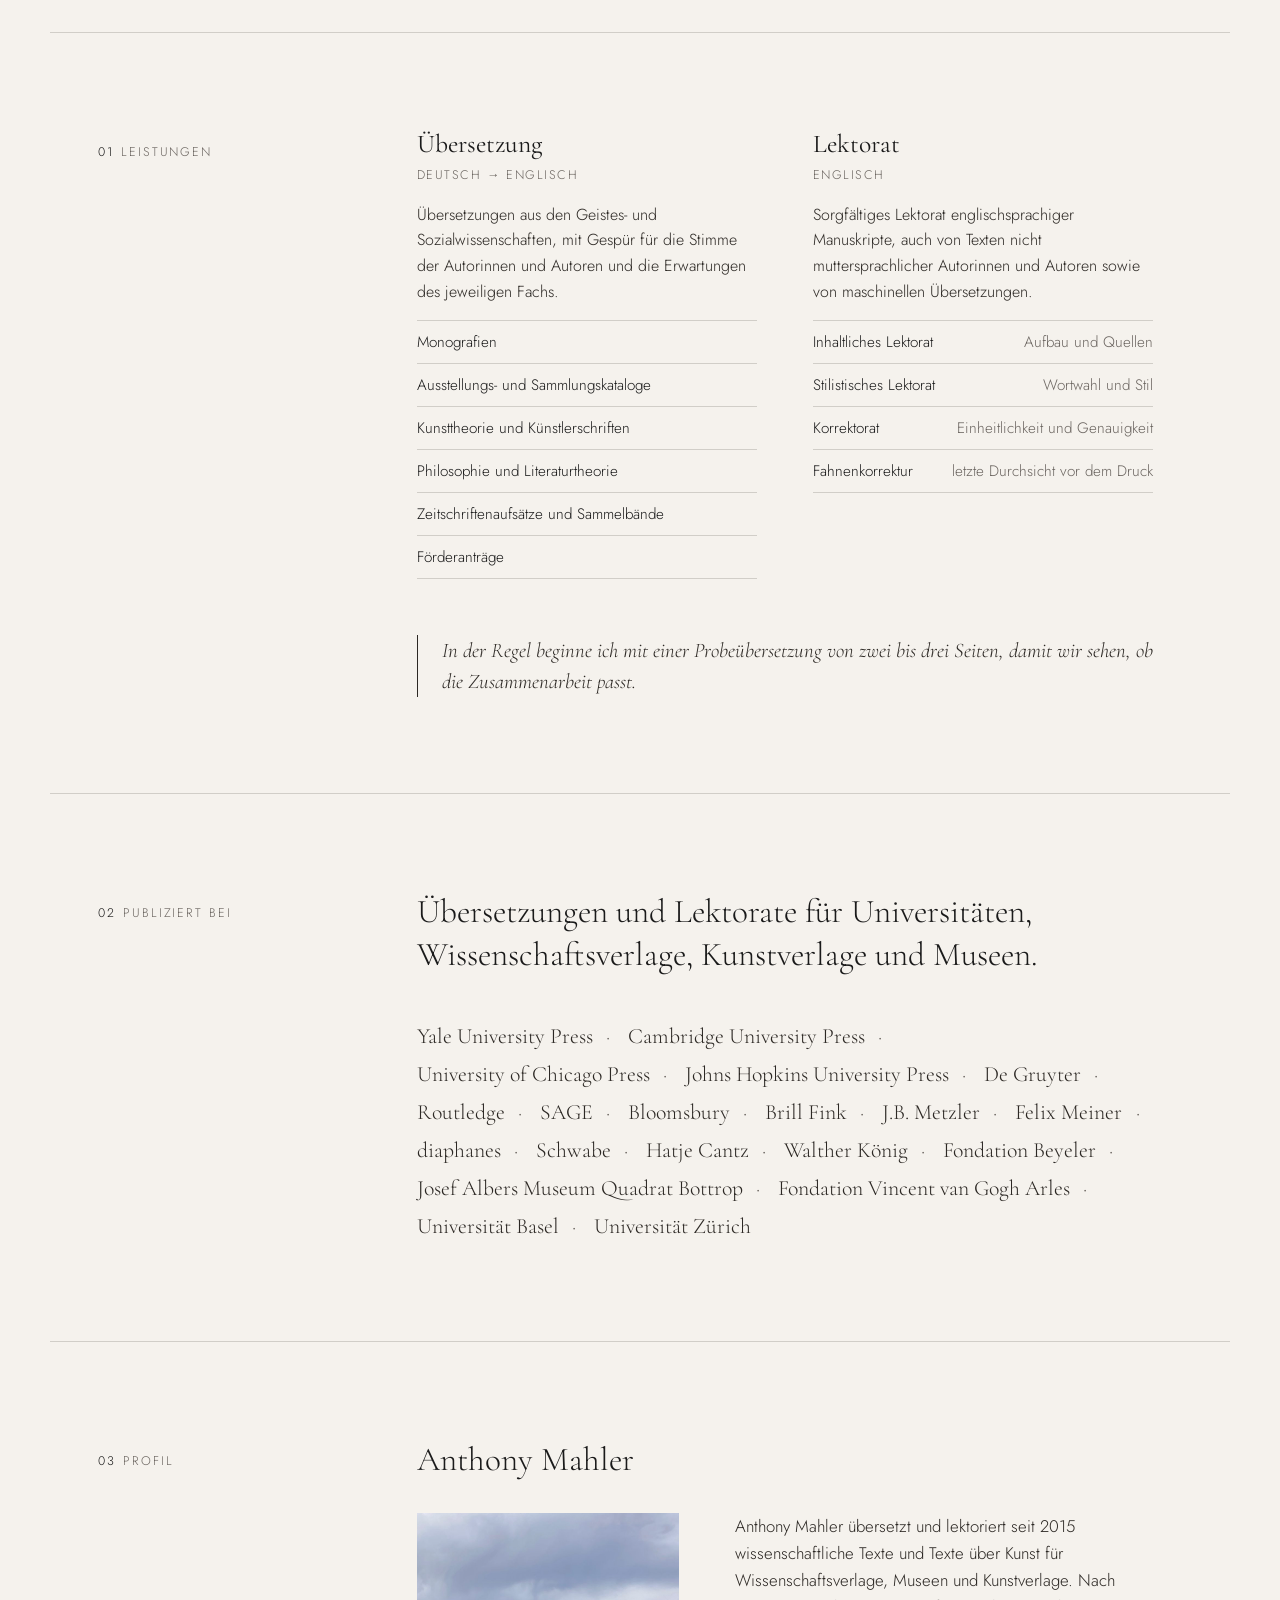
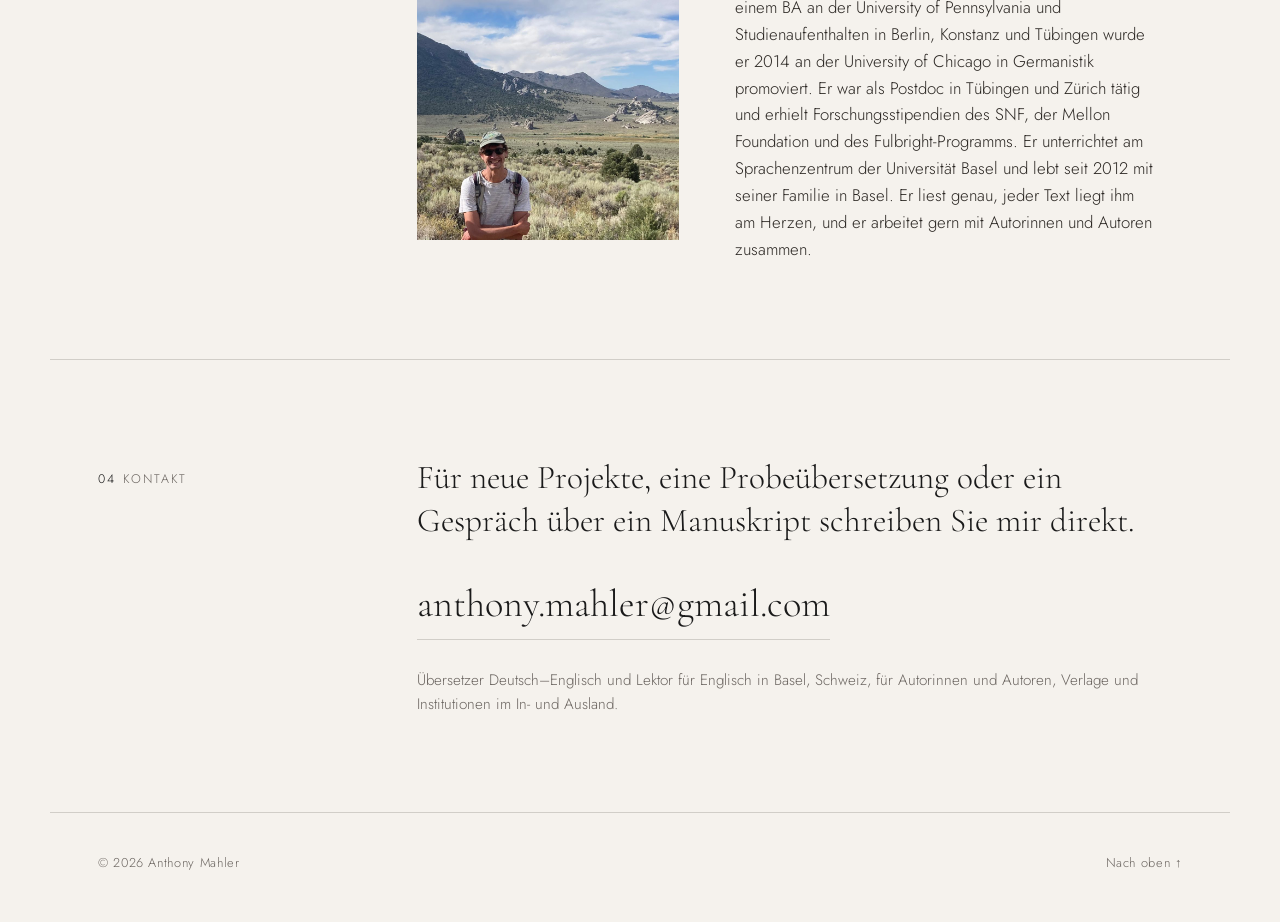
==== commit 80f40feb: "Stop covers repeating in view on wide screens; widescreen film stills - Cover height scales with scr" ====
--- a/index.html
+++ b/index.html
@@ -214,16 +214,15 @@
     <div class="band band--right" id="band2">
       <a class="cover-link" href="https://www.tandfonline.com/toc/vgrm20/99/3" target="_blank" rel="noopener"><img src="images/covers/band2-01.jpg" width="462" height="660" alt="The Germanic Review 99.3 — Routledge" decoding="async"></a>
       <a class="cover-link" href="https://www.degruyterbrill.com/journal/key/zkg/81/3/html" target="_blank" rel="noopener"><img src="images/covers/band2-02.jpg" width="495" height="660" alt="Zeitschrift für Kunstgeschichte 3.2018 — Deutscher Kunstverlag" decoding="async"></a>
-      <a class="cover-link" href="https://www.pointdevue.ch/de/projekte/sami" target="_blank" rel="noopener"><img src="images/covers/band2-03.jpg" width="880" height="660" alt="Film still from Habibi Sami, documentary by Lesley Kennel (2025) — point de vue" decoding="async"></a>
+      <a class="cover-link" href="https://www.pointdevue.ch/de/projekte/sami" target="_blank" rel="noopener"><img src="images/covers/band2-03.jpg" width="1173" height="660" alt="Film still from Habibi Sami, documentary by Lesley Kennel (2025) — point de vue" decoding="async"></a>
       <a class="cover-link" href="https://www.khist.uzh.ch/de/chairs/neuzeit/res/finproj/textile/ts/0.html" target="_blank" rel="noopener"><img src="images/covers/band2-04.jpg" width="445" height="660" alt="Textile Terms: A Glossary — Edition Imorde" decoding="async"></a>
       <a class="cover-link" href="http://www.bernhard-fuchs.net/monographs/fathom/" target="_blank" rel="noopener"><img src="images/covers/band2-05.jpg" width="474" height="500" alt="Bernhard Fuchs, Fathom — Koenig Books" decoding="async"></a>
       <a class="cover-link" href="https://www.swissfilms.ch/de/movie/segnali-di-vita/5E38981A59AF4CF388EB1CCF96144011" target="_blank" rel="noopener"><img src="images/covers/band2-06.jpg" width="462" height="660" alt="Segnali di vita — Swiss Films" decoding="async"></a>
       <a class="cover-link" href="https://www.axel-vervoordt.com/gallery/books/raimund-girke-between-white" target="_blank" rel="noopener"><img src="images/covers/band2-07.jpg" width="500" height="592" alt="Raimund Girke, Between White — Axel Vervoordt" decoding="async"></a>
       <a class="cover-link" href="https://meiner-elibrary.de/book/239/ambiguity-in-contemporary-art-and-theory" target="_blank" rel="noopener"><img src="images/covers/band2-08.jpg" width="180" height="270" alt="Ambiguity in Contemporary Art and Theory — Felix Meiner" decoding="async"></a>
-      <a class="cover-link" href="https://www.hatjecantz.com/collections/all/products/67016-james-howell-painting-malerei" target="_blank" rel="noopener"><img src="images/covers/band2-09.jpg" width="440" height="660" alt="James Howell: Painting — Hatje Cantz" decoding="async"></a>
-      <a class="cover-link" href="https://www.routledge.com/Philosophy-of-Emotion/Ben-Zeev-Krebs/p/book/9781138906648" target="_blank" rel="noopener"><img src="images/covers/band2-10.jpg" width="180" height="270" alt="Philosophy of Emotion — Routledge" decoding="async"></a>
-      <span class="cover-link"><img src="images/covers/band2-11.jpg" width="440" height="660" alt="caa.reviews" decoding="async"></span>
-      <a class="cover-link" href="https://www.degruyter.com/document/doi/10.1515/9783110706109/html?lang=en" target="_blank" rel="noopener"><img src="images/covers/band2-12.jpg" width="200" height="307" alt="Luca Del Baldo, The Visionary Academy of Ocular Mentality — De Gruyter" decoding="async"></a>
+      <a class="cover-link" href="https://www.routledge.com/Philosophy-of-Emotion/Ben-Zeev-Krebs/p/book/9781138906648" target="_blank" rel="noopener"><img src="images/covers/band2-09.jpg" width="180" height="270" alt="Philosophy of Emotion — Routledge" decoding="async"></a>
+      <span class="cover-link"><img src="images/covers/band2-10.jpg" width="440" height="660" alt="caa.reviews" decoding="async"></span>
+      <a class="cover-link" href="https://www.degruyter.com/document/doi/10.1515/9783110706109/html?lang=en" target="_blank" rel="noopener"><img src="images/covers/band2-11.jpg" width="200" height="307" alt="Luca Del Baldo, The Visionary Academy of Ocular Mentality — De Gruyter" decoding="async"></a>
     </div>
   </div>
 
@@ -232,7 +231,7 @@
     <div class="band band--left" id="band3">
       <a class="cover-link" href="https://link.springer.com/book/9783662746172" target="_blank" rel="noopener"><img src="images/covers/band3-01.jpg" width="436" height="660" alt="Paramyth: The Mythological Dimensions of Hans Christian Andersen’s Fairy Tales, ed. Klaus Müller-Wille and Alexia Panagiotidis — J.B. Metzler" decoding="async"></a>
       <a class="cover-link" href="https://muse.jhu.edu/issue/35027" target="_blank" rel="noopener"><img src="images/covers/band3-02.jpg" width="436" height="660" alt="MLN 131.3, German Issue — Johns Hopkins University Press" decoding="async"></a>
-      <a class="cover-link" href="https://www.pointdevue.ch/de/projekte/merkwuerdige-dreiecke-at" target="_blank" rel="noopener"><img src="images/covers/band3-03.jpg" width="880" height="660" alt="Film still from Merkwürdige Dreiecke, documentary (in production) — point de vue" decoding="async"></a>
+      <a class="cover-link" href="https://www.pointdevue.ch/de/projekte/merkwuerdige-dreiecke-at" target="_blank" rel="noopener"><img src="images/covers/band3-03.jpg" width="1173" height="660" alt="Film still from Merkwürdige Dreiecke, documentary (in production) — point de vue" decoding="async"></a>
       <a class="cover-link" href="https://problemi.si/archive/" target="_blank" rel="noopener"><img src="images/covers/band3-04.jpg" width="428" height="660" alt="Problemi International 6 (2023): Master/s" decoding="async"></a>
       <a class="cover-link" href="https://www.bloomsbury.com/uk/vincenzo-bellini-on-stage-and-screen-19352020-9781501391217/" target="_blank" rel="noopener"><img src="images/covers/band3-05.jpg" width="440" height="660" alt="Vincenzo Bellini on Stage and Screen, 1935–2020 — Bloomsbury" decoding="async"></a>
       <a class="cover-link" href="https://lestanzedelvetro.org/en/product/das-meisterstuckmatthias-schaller/" target="_blank" rel="noopener"><img src="images/covers/band3-06.jpg" width="543" height="660" alt="Matthias Schaller, Das Meisterstück" decoding="async"></a>
@@ -250,13 +249,14 @@
       <a class="cover-link" href="https://www.degruyter.com/document/doi/10.1515/9783110624519/html" target="_blank" rel="noopener"><img src="images/covers/band4-01.jpg" width="415" height="660" alt="Frauke Berndt, Facing Poetry — De Gruyter" decoding="async"></a>
       <a class="cover-link" href="https://link.springer.com/chapter/10.1057/978-1-349-95851-1_9" target="_blank" rel="noopener"><img src="images/covers/band4-02.jpg" width="315" height="499" alt="Militarizing Outer Space — Palgrave Macmillan" decoding="async"></a>
       <a class="cover-link" href="https://www.routledge.com/Opera-in-Performance-Analyzing-the-Performative-Dimension-of-Opera-Productions/Risi/p/book/9780367645021" target="_blank" rel="noopener"><img src="images/covers/band4-03.jpg" width="432" height="660" alt="Clemens Risi, Opera in Performance — Routledge" decoding="async"></a>
-      <a class="cover-link" href="https://www.cambridge.org/core/books/wagner-in-context/36905F69D33599538EEA6B4203AE1D38" target="_blank" rel="noopener"><img src="images/covers/band4-04.jpg" width="427" height="648" alt="Wagner in Context, ed. David Trippett — Cambridge University Press" decoding="async"></a>
-      <a class="cover-link" href="https://www.degruyterbrill.com/document/doi/10.1515/9783110795110/html" target="_blank" rel="noopener"><img src="images/covers/band4-05.jpg" width="424" height="660" alt="Truth in Serial Form, ed. Malika Maskarinec — De Gruyter" decoding="async"></a>
-      <a class="cover-link" href="https://www.artbook.com/9783960987727.html" target="_blank" rel="noopener"><img src="images/covers/band4-06.jpg" width="349" height="599" alt="Gottfried Boehm, The Passion of Images — Walther König" decoding="async"></a>
-      <a class="cover-link" href="https://hatjecantz.com/products/84047-walter-moroder-figures-of-presence-and-absence" target="_blank" rel="noopener"><img src="images/covers/band4-07.jpg" width="493" height="660" alt="Walter Moroder: Figures of Presence and Absence — Hatje Cantz" decoding="async"></a>
-      <a class="cover-link" href="https://www.degruyterbrill.com/document/doi/10.1515/9783111319971/html" target="_blank" rel="noopener"><img src="images/covers/band4-08.jpg" width="447" height="660" alt="Narrative Structure and Narrative Knowing in Medicine and Science — De Gruyter" decoding="async"></a>
-      <a class="cover-link" href="https://www.degruyterbrill.com/document/doi/10.1515/9783110783827/html" target="_blank" rel="noopener"><img src="images/covers/band4-09.jpg" width="413" height="660" alt="Forces of Nature, ed. Adrian Renner and Frederike Middelhoff — De Gruyter" decoding="async"></a>
-      <a class="cover-link" href="https://www.fink.de/view/title/53248" target="_blank" rel="noopener"><img src="images/covers/band4-10.jpg" width="300" height="415" alt="Enthüllen und Verbergen in der Vormoderne — Brill Fink" decoding="async"></a>
+      <a class="cover-link" href="https://www.hatjecantz.com/collections/all/products/67016-james-howell-painting-malerei" target="_blank" rel="noopener"><img src="images/covers/band4-04.jpg" width="440" height="660" alt="James Howell: Painting — Hatje Cantz" decoding="async"></a>
+      <a class="cover-link" href="https://www.cambridge.org/core/books/wagner-in-context/36905F69D33599538EEA6B4203AE1D38" target="_blank" rel="noopener"><img src="images/covers/band4-05.jpg" width="427" height="648" alt="Wagner in Context, ed. David Trippett — Cambridge University Press" decoding="async"></a>
+      <a class="cover-link" href="https://www.degruyterbrill.com/document/doi/10.1515/9783110795110/html" target="_blank" rel="noopener"><img src="images/covers/band4-06.jpg" width="424" height="660" alt="Truth in Serial Form, ed. Malika Maskarinec — De Gruyter" decoding="async"></a>
+      <a class="cover-link" href="https://www.artbook.com/9783960987727.html" target="_blank" rel="noopener"><img src="images/covers/band4-07.jpg" width="349" height="599" alt="Gottfried Boehm, The Passion of Images — Walther König" decoding="async"></a>
+      <a class="cover-link" href="https://hatjecantz.com/products/84047-walter-moroder-figures-of-presence-and-absence" target="_blank" rel="noopener"><img src="images/covers/band4-08.jpg" width="493" height="660" alt="Walter Moroder: Figures of Presence and Absence — Hatje Cantz" decoding="async"></a>
+      <a class="cover-link" href="https://www.degruyterbrill.com/document/doi/10.1515/9783111319971/html" target="_blank" rel="noopener"><img src="images/covers/band4-09.jpg" width="447" height="660" alt="Narrative Structure and Narrative Knowing in Medicine and Science — De Gruyter" decoding="async"></a>
+      <a class="cover-link" href="https://www.degruyterbrill.com/document/doi/10.1515/9783110783827/html" target="_blank" rel="noopener"><img src="images/covers/band4-10.jpg" width="413" height="660" alt="Forces of Nature, ed. Adrian Renner and Frederike Middelhoff — De Gruyter" decoding="async"></a>
+      <a class="cover-link" href="https://www.fink.de/view/title/53248" target="_blank" rel="noopener"><img src="images/covers/band4-11.jpg" width="300" height="415" alt="Enthüllen und Verbergen in der Vormoderne — Brill Fink" decoding="async"></a>
     </div>
   </div>
 
--- a/css/site.css
+++ b/css/site.css
@@ -7,7 +7,7 @@
   --text-light: #6b6560;
   --accent: #2c2824;
   --rule: rgba(44, 40, 36, 0.18);
-  --band-height: 220px;
+  --band-height: clamp(220px, 13.5vw, 350px);   /* covers grow on wide screens so rows never repeat in view */
   --band-gap: 14px;
   --cover-gap: 14px;
   --scroll-speed: 60s;          /* fallback; JS sets a per-band duration */
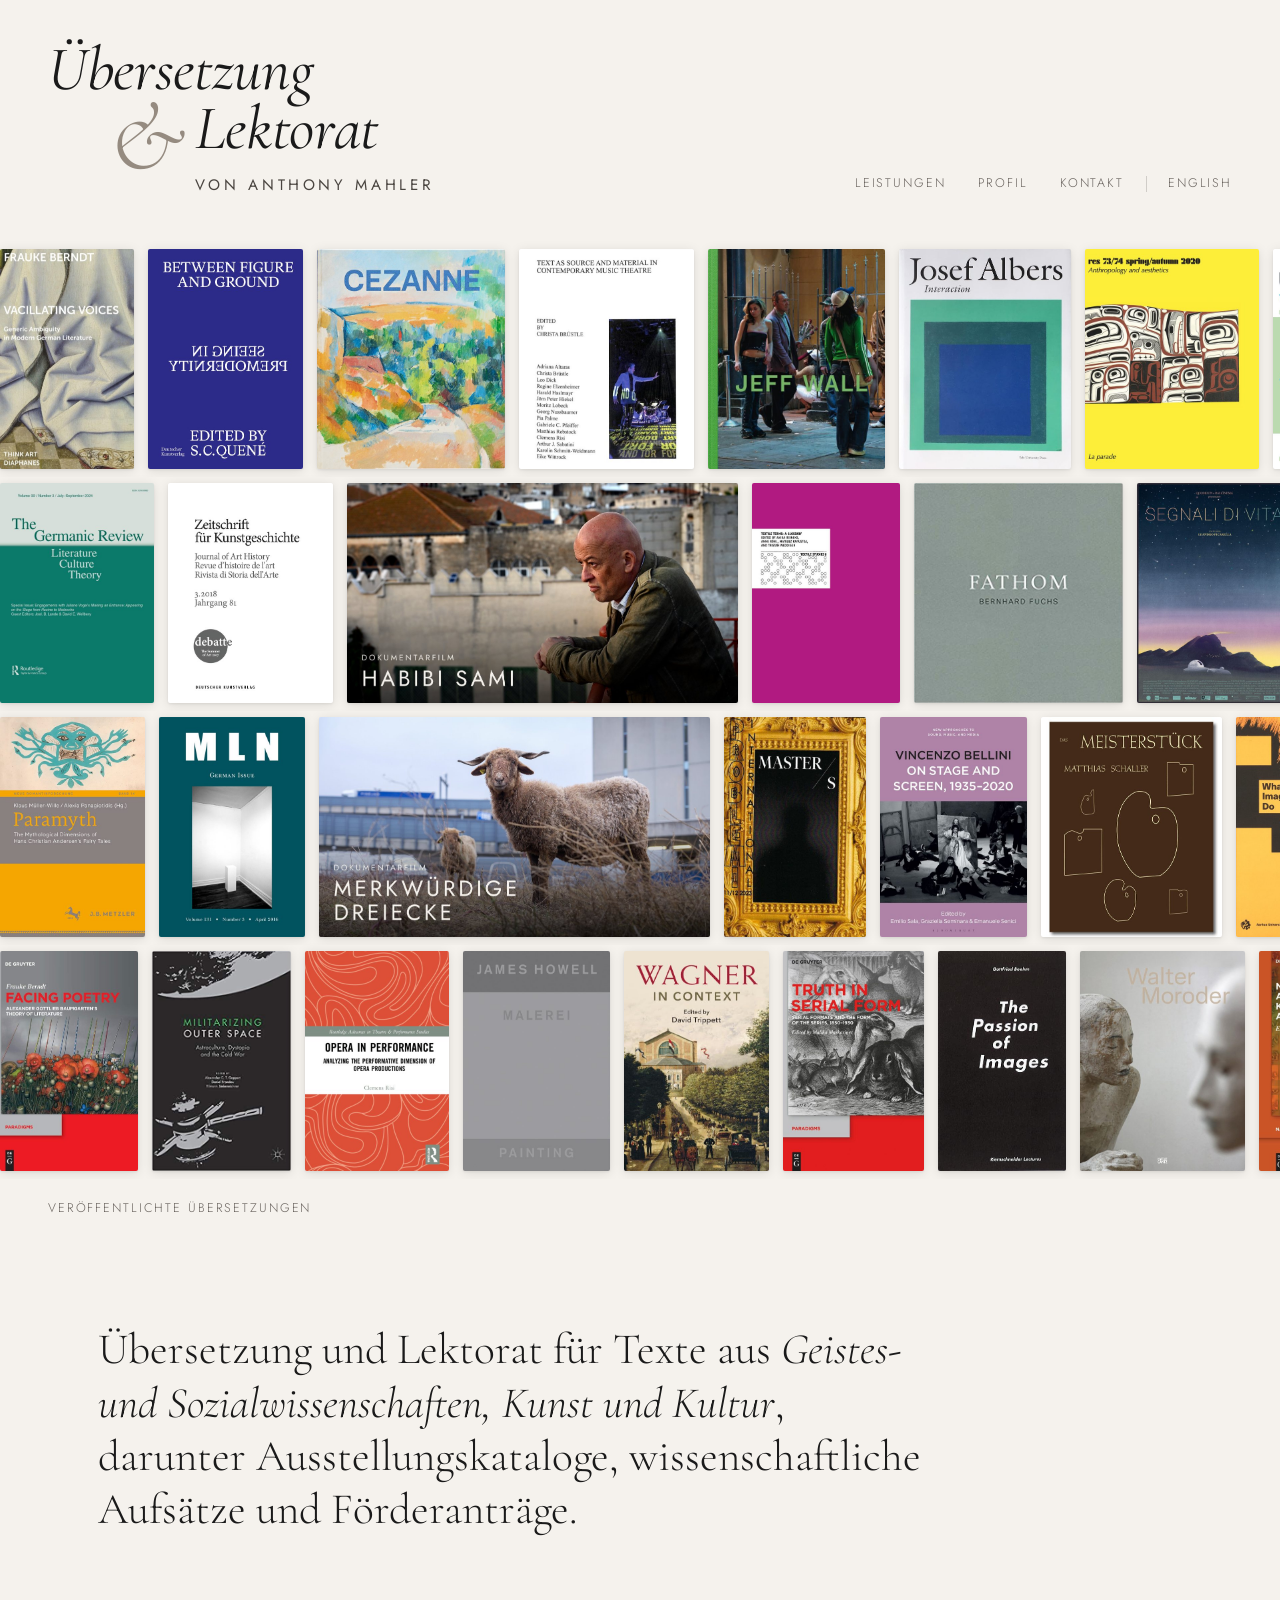
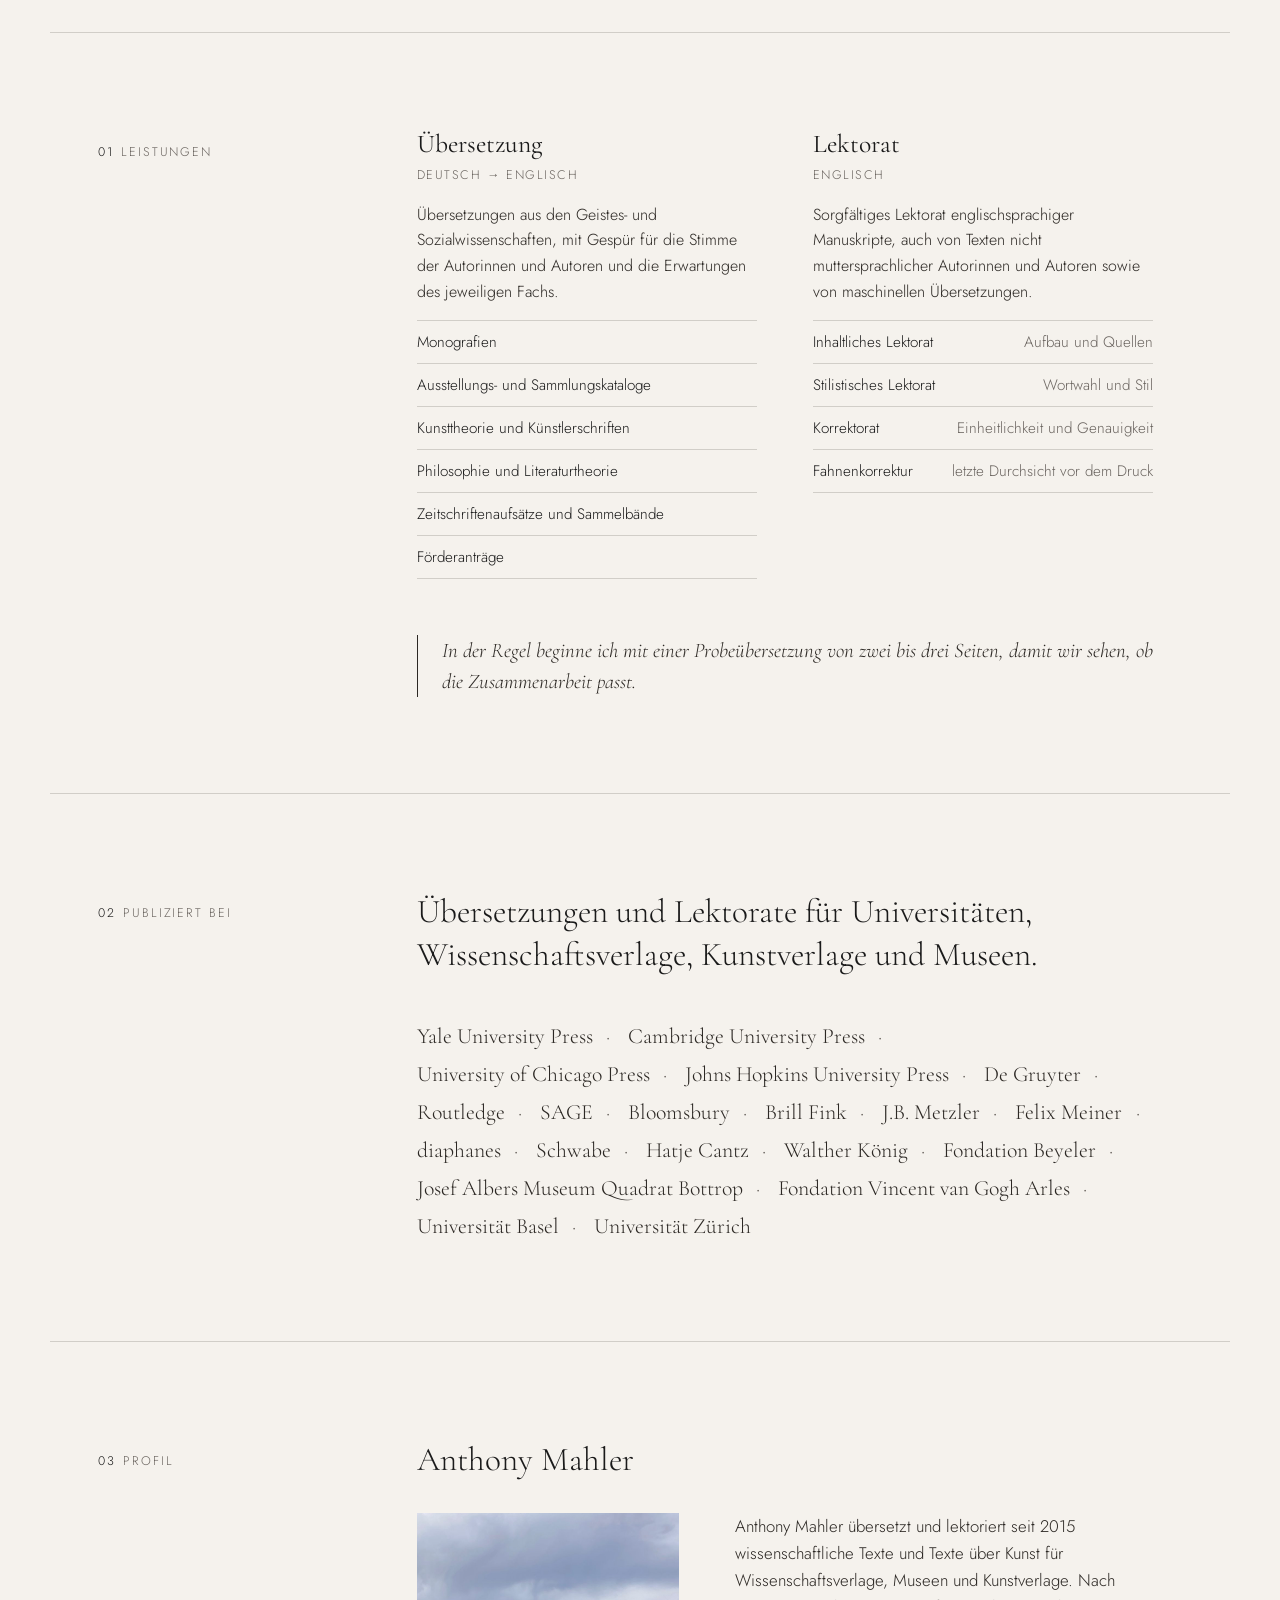
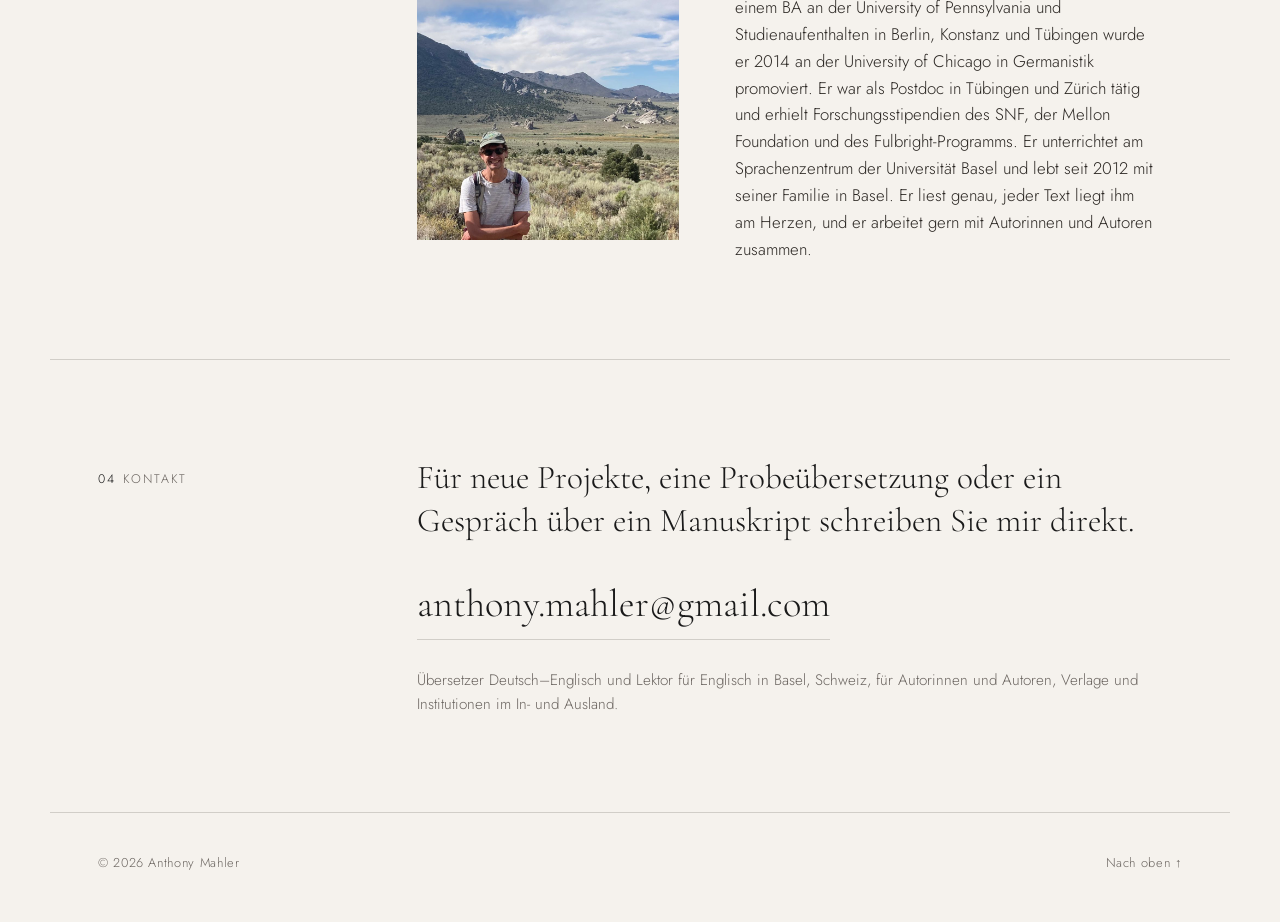
==== commit 15b5f070: "Trim the dark edge line from the Albers Interaction cover Co-Authored-By: Claude Opus 5.5 <noreply@a" ====
--- a/index.html
+++ b/index.html
@@ -200,7 +200,7 @@
       <a class="cover-link" href="https://hatjecantz.com/products/83946-cezanne" target="_blank" rel="noopener"><img src="images/covers/band1-03.jpg" width="562" height="660" alt="Cézanne — Fondation Beyeler / Hatje Cantz" decoding="async"></a>
       <a class="cover-link" href="https://musikaesthetik.kug.ac.at/news-detailansicht/neuerscheinung-text-as-source-and-material-in-contemporary-music-theatre" target="_blank" rel="noopener"><img src="images/covers/band1-04.jpg" width="527" height="660" alt="Text as Source and Material in Contemporary Music Theatre, ed. Christa Brüstle — Universal Edition" decoding="async"></a>
       <a class="cover-link" href="https://shop.fondationbeyeler.ch/en/artikel/jeff-wall-english-35085/35085" target="_blank" rel="noopener"><img src="images/covers/band1-05.jpg" width="482" height="600" alt="Jeff Wall — Fondation Beyeler" decoding="async"></a>
-      <a class="cover-link" href="https://www.davidzwirnerbooks.com/product/josef-albers-interaction" target="_blank" rel="noopener"><img src="images/covers/band1-06.jpg" width="526" height="660" alt="Josef Albers, Interaction — Yale University Press" decoding="async"></a>
+      <a class="cover-link" href="https://www.davidzwirnerbooks.com/product/josef-albers-interaction" target="_blank" rel="noopener"><img src="images/covers/band1-06.jpg" width="515" height="660" alt="Josef Albers, Interaction — Yale University Press" decoding="async"></a>
       <a class="cover-link" href="https://www.journals.uchicago.edu/doi/abs/10.1086/709461" target="_blank" rel="noopener"><img src="images/covers/band1-07.jpg" width="522" height="660" alt="RES: Anthropology and Aesthetics 73/74 — University of Chicago Press" decoding="async"></a>
       <a class="cover-link" href="https://www.kulturverlag-kadmos.de/programm/details/unavailable" target="_blank" rel="noopener"><img src="images/covers/band1-08.jpg" width="433" height="660" alt="Unavailable: The Joy of Not Responding — Kadmos" decoding="async"></a>
       <a class="cover-link" href="https://hatjecantz.com/products/64174-josef-albers" target="_blank" rel="noopener"><img src="images/covers/band1-09.jpg" width="486" height="660" alt="Josef Albers: Homage to the Square 1950–1976 — Hatje Cantz" decoding="async"></a>
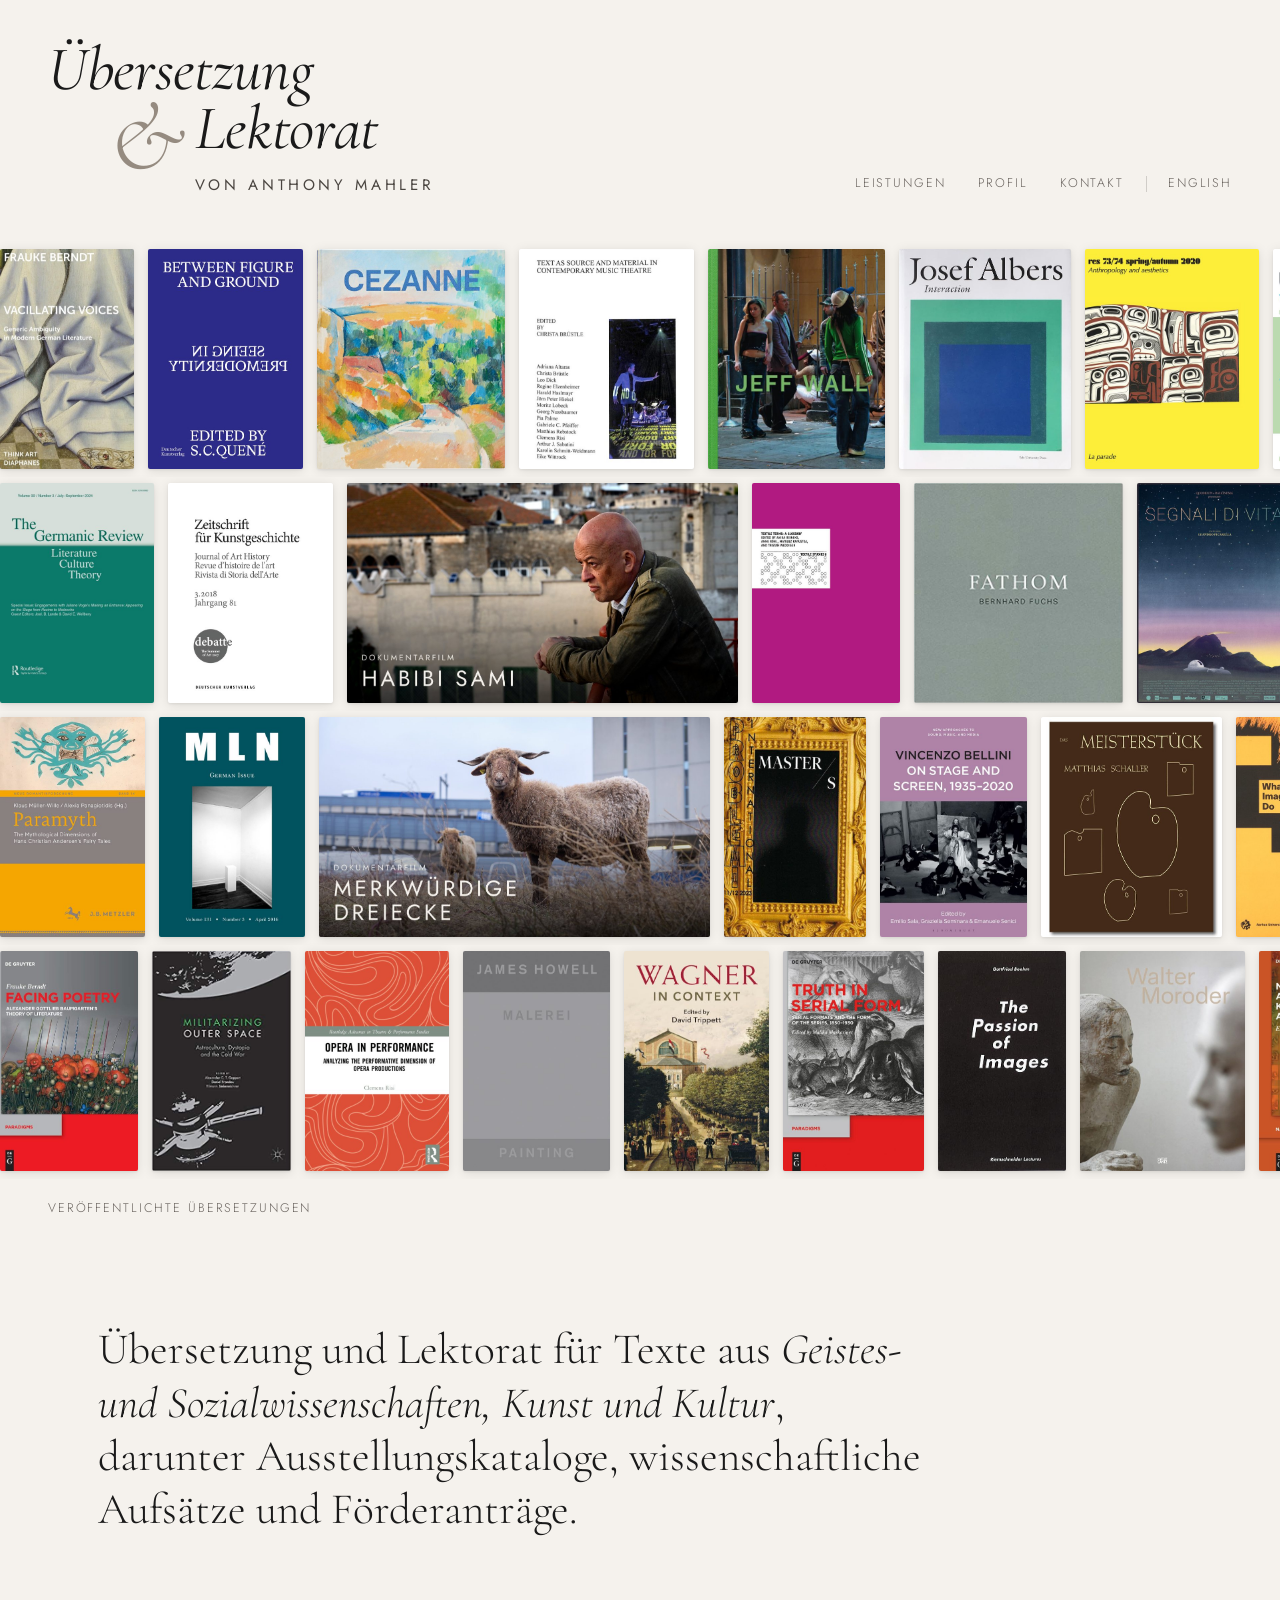
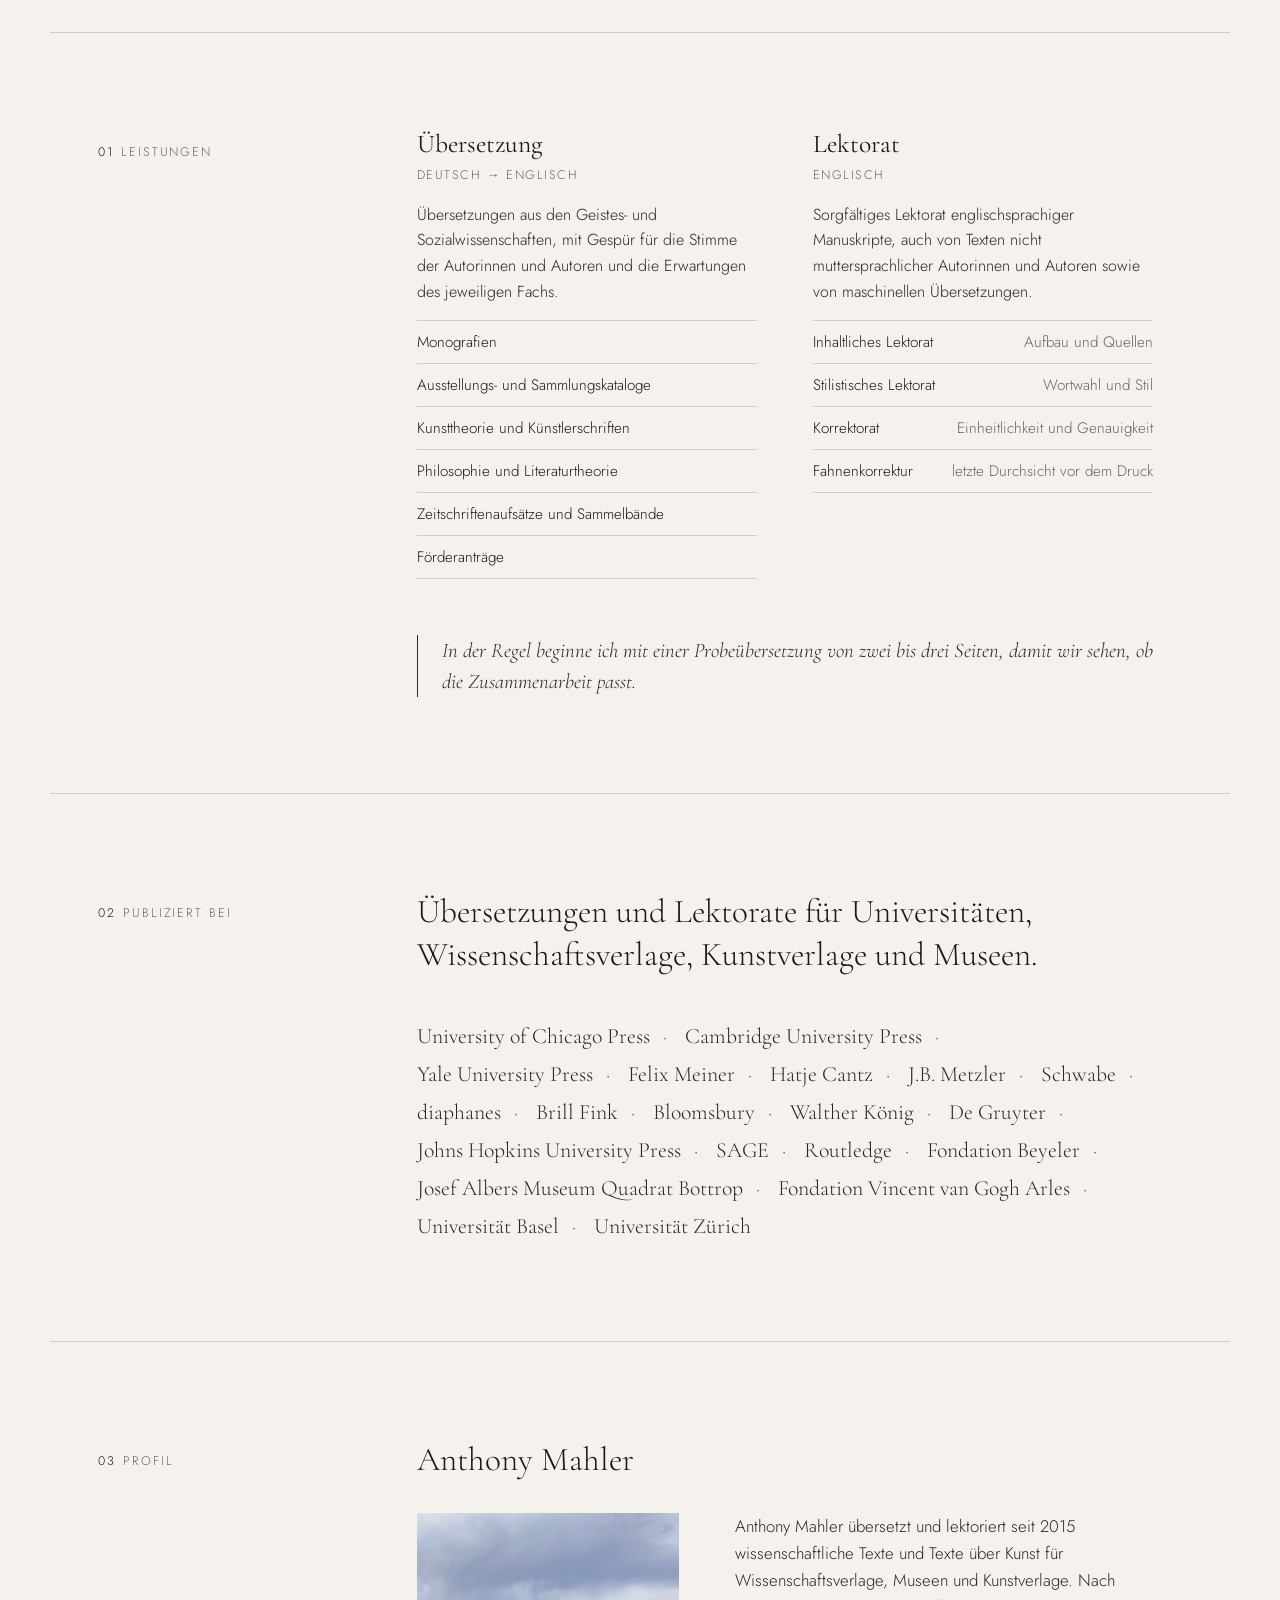
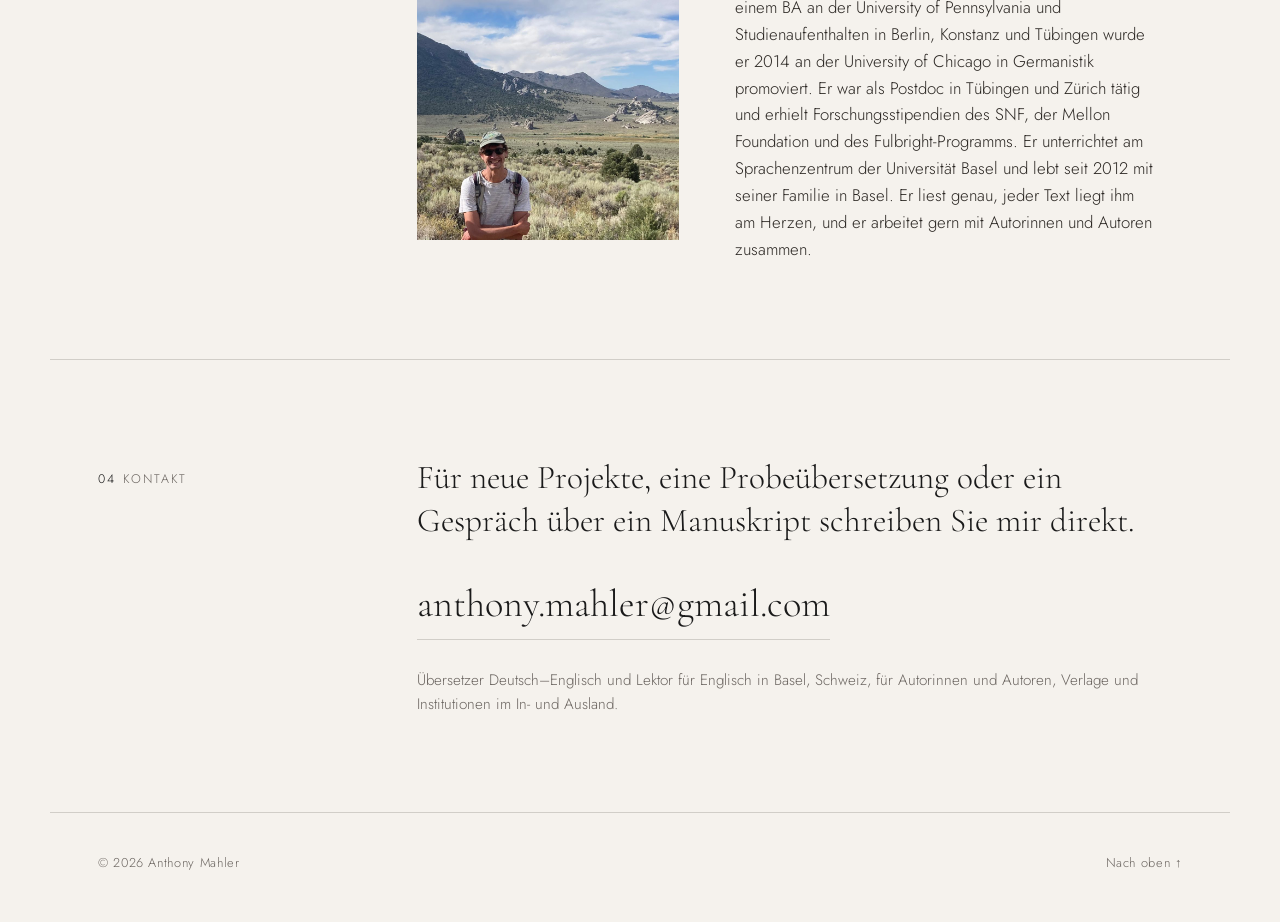
==== commit c4a843a3: "Reorder publishers for even line lengths Chicago, Cambridge and Yale lead; museums come second to la" ====
--- a/index.html
+++ b/index.html
@@ -312,21 +312,21 @@
     <div class="section-body">
       <h2 class="lede" id="publishers-title">Übersetzungen und Lektorate für Universitäten, Wissenschaftsverlage, Kunstverlage und Museen.</h2>
       <ul class="publishers">
+        <li>University of Chicago Press</li>
+        <li>Cambridge University Press</li>
         <li>Yale University Press</li>
-        <li>Cambridge University Press</li>
-        <li>University of Chicago Press</li>
+        <li>Felix Meiner</li>
+        <li>Hatje Cantz</li>
+        <li>J.B. Metzler</li>
+        <li>Schwabe</li>
+        <li>diaphanes</li>
+        <li>Brill Fink</li>
+        <li>Bloomsbury</li>
+        <li>Walther König</li>
+        <li>De Gruyter</li>
         <li>Johns Hopkins University Press</li>
-        <li>De Gruyter</li>
+        <li>SAGE</li>
         <li>Routledge</li>
-        <li>SAGE</li>
-        <li>Bloomsbury</li>
-        <li>Brill Fink</li>
-        <li>J.B. Metzler</li>
-        <li>Felix Meiner</li>
-        <li>diaphanes</li>
-        <li>Schwabe</li>
-        <li>Hatje Cantz</li>
-        <li>Walther König</li>
         <li>Fondation Beyeler</li>
         <li>Josef Albers Museum Quadrat Bottrop</li>
         <li>Fondation Vincent van Gogh Arles</li>
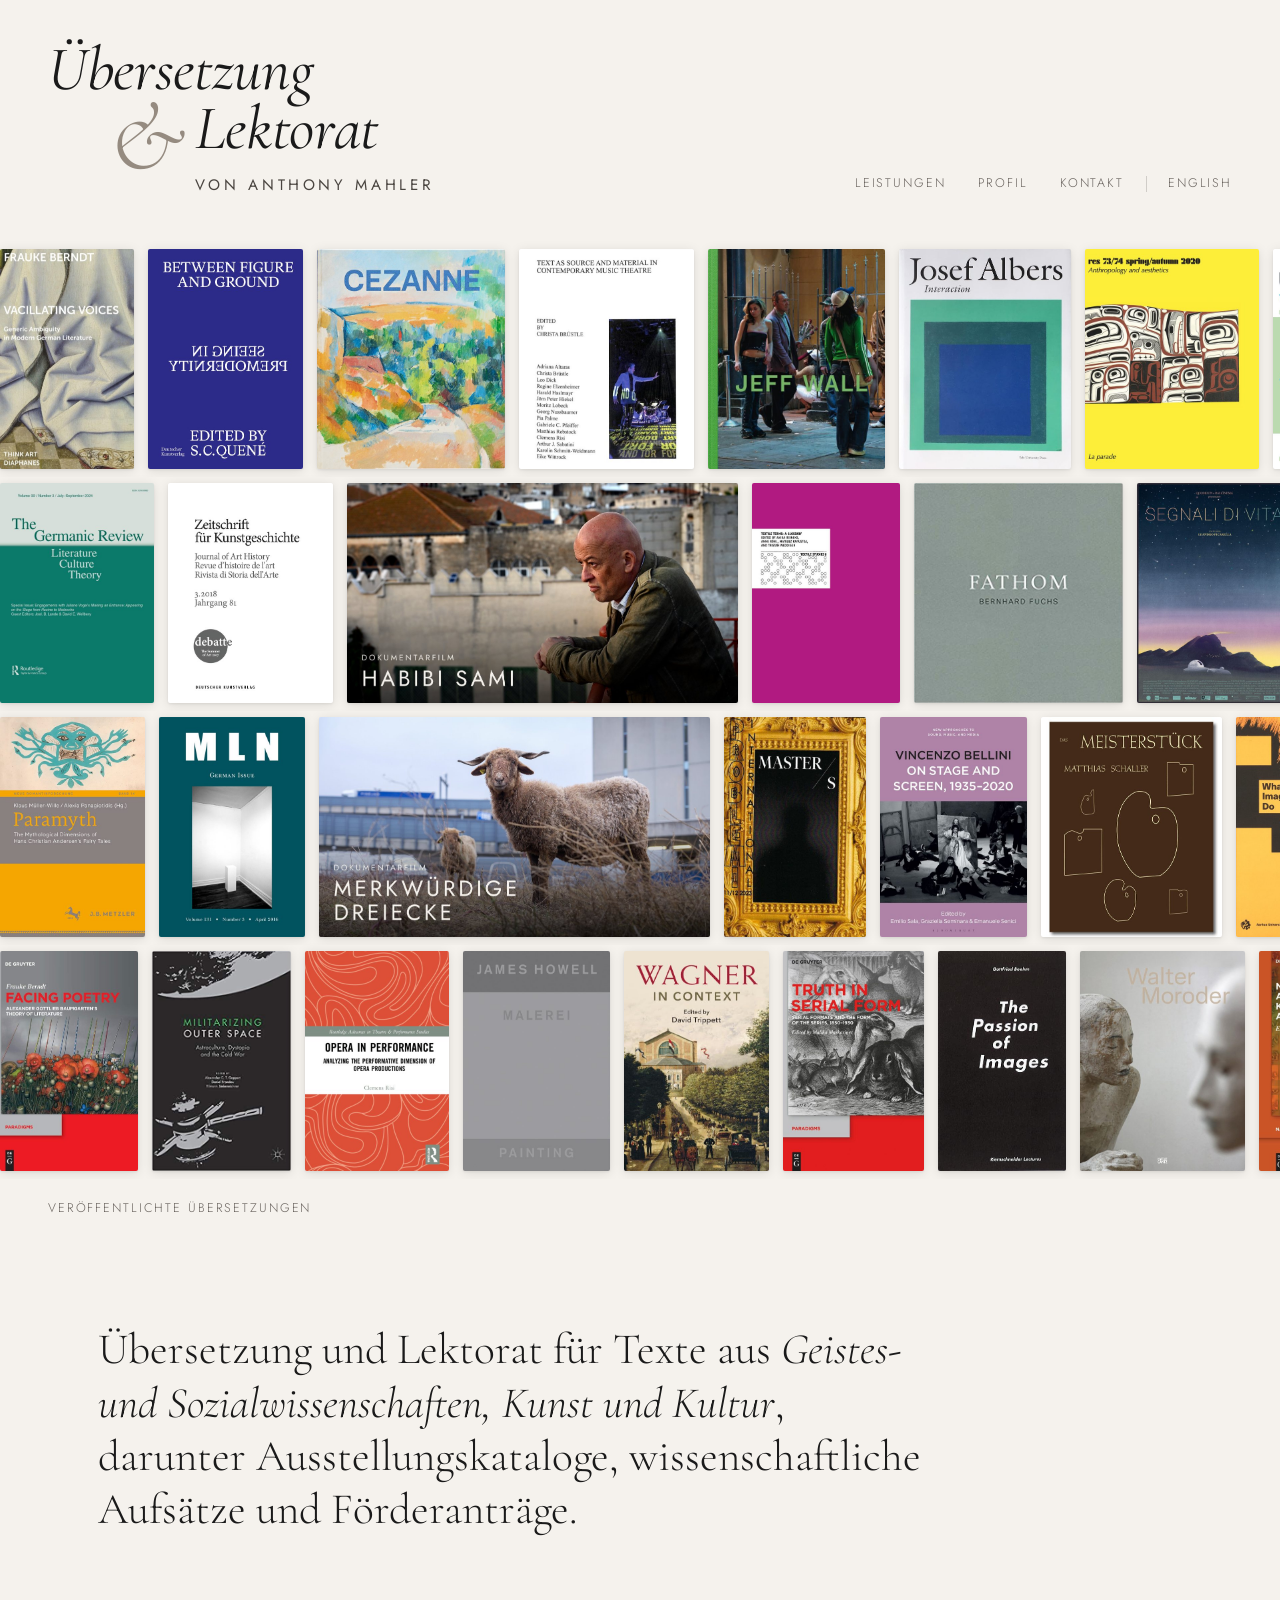
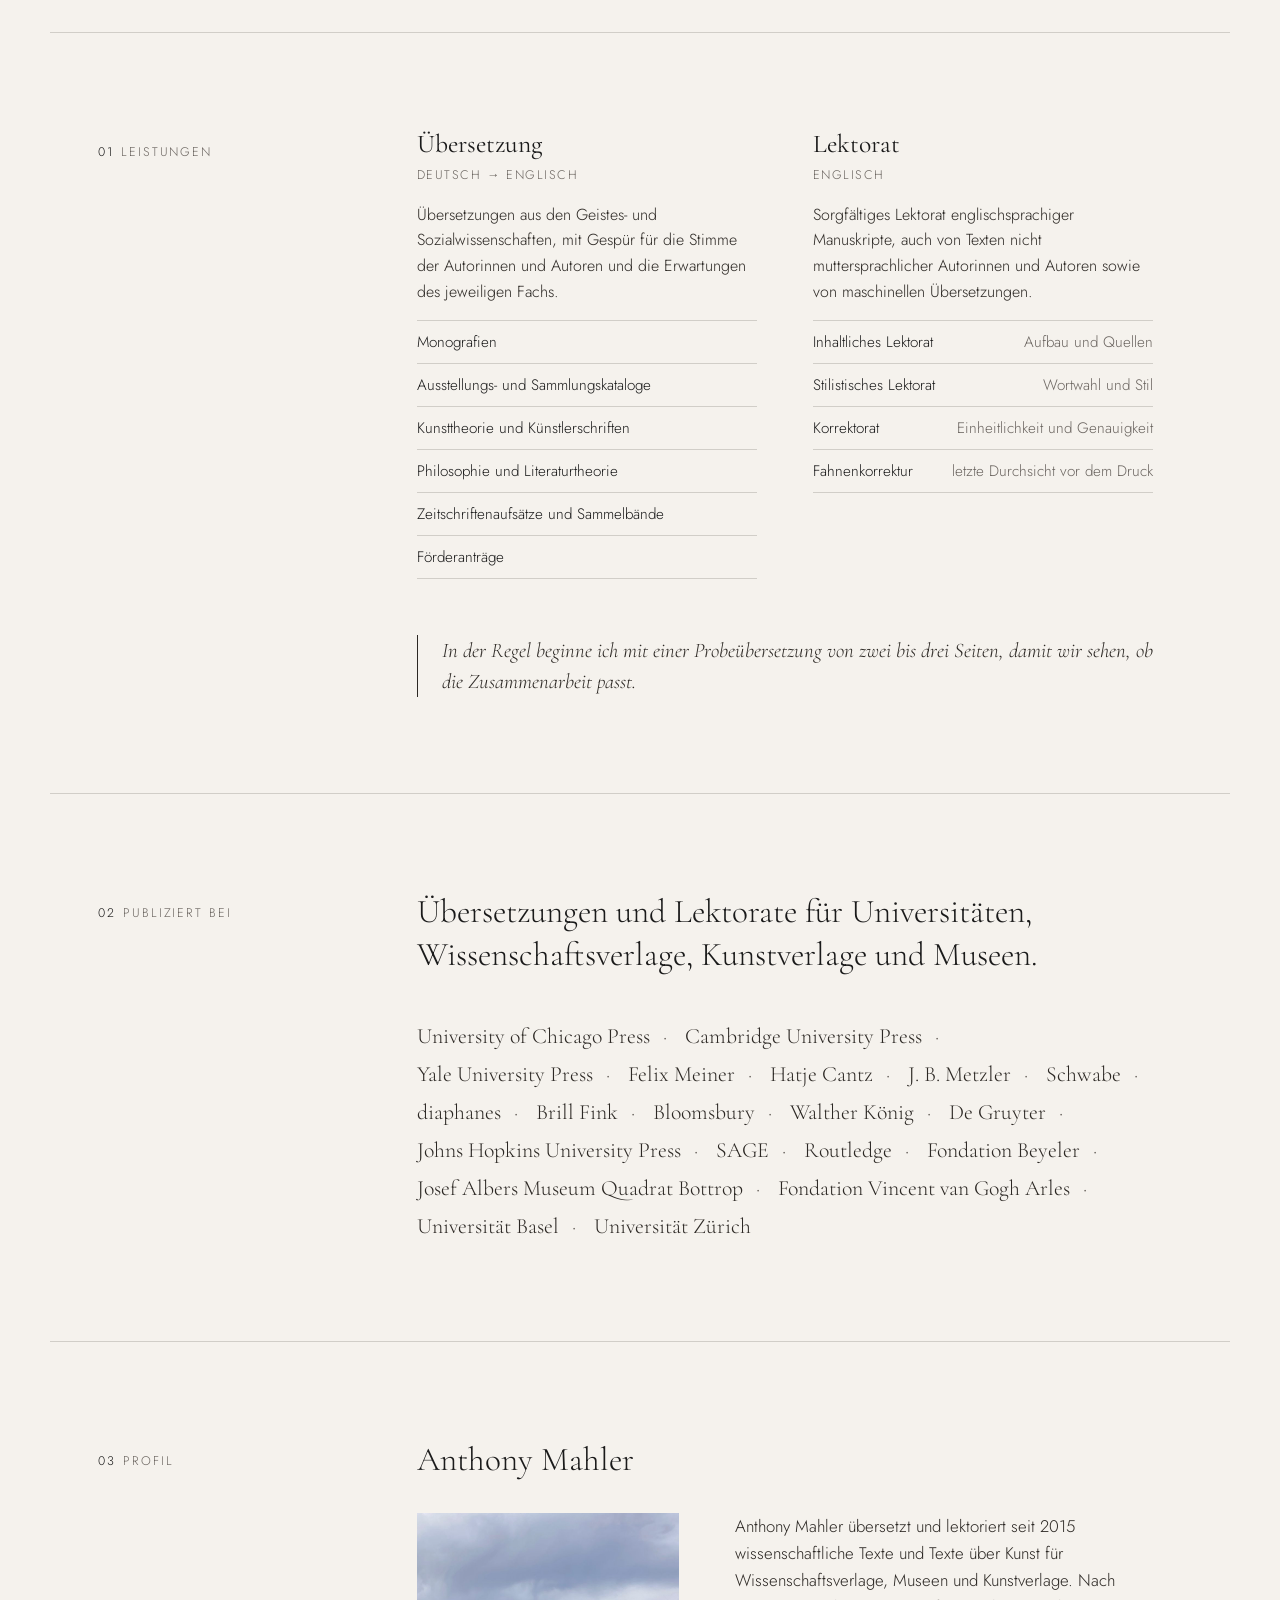
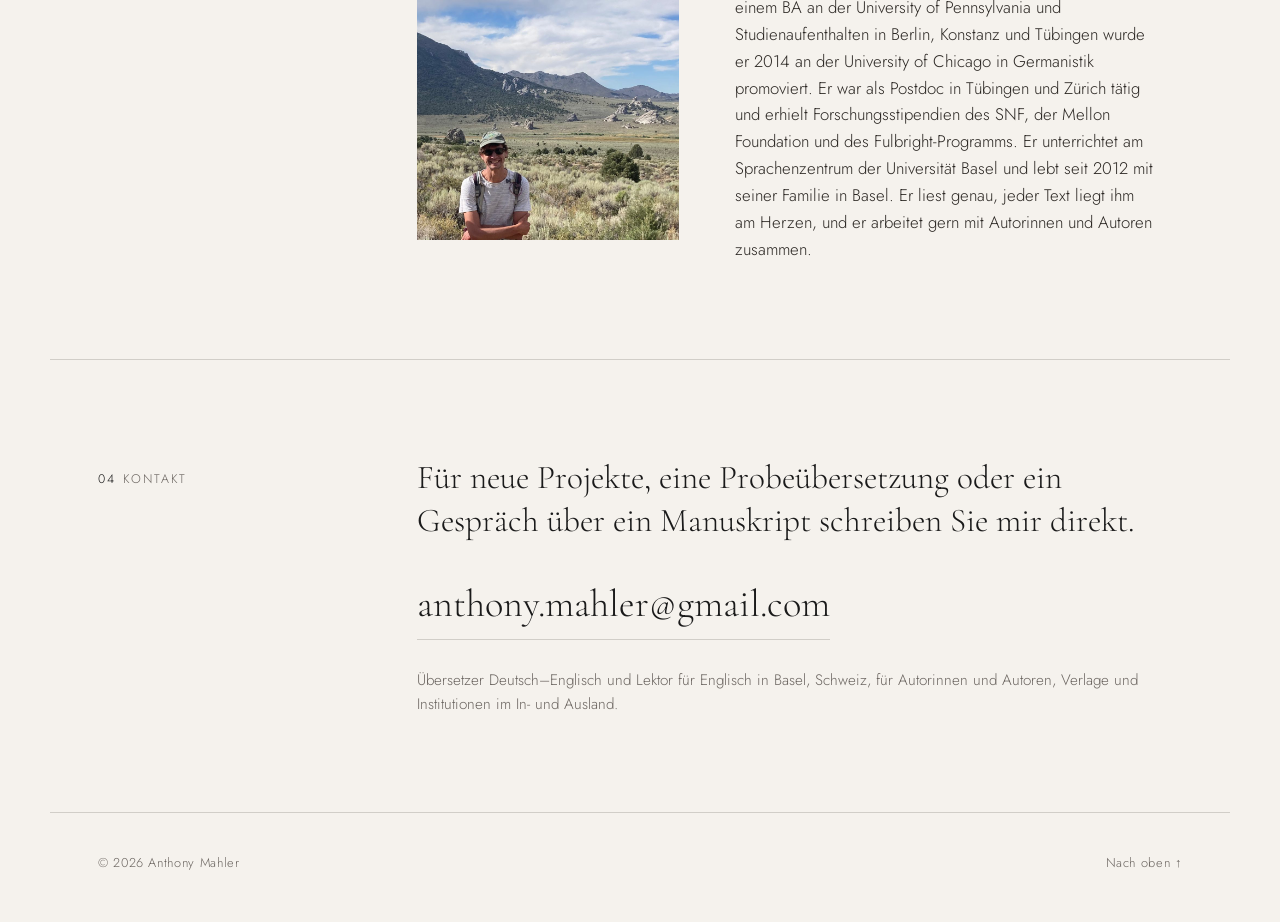
==== commit 207d763a: "Non-breaking space in J. B. Metzler Co-Authored-By: Claude Opus 5.5 <noreply@anthropic.com> Claude-S" ====
--- a/index.html
+++ b/index.html
@@ -317,7 +317,7 @@
         <li>Yale University Press</li>
         <li>Felix Meiner</li>
         <li>Hatje Cantz</li>
-        <li>J.B. Metzler</li>
+        <li>J.&nbsp;B. Metzler</li>
         <li>Schwabe</li>
         <li>diaphanes</li>
         <li>Brill Fink</li>
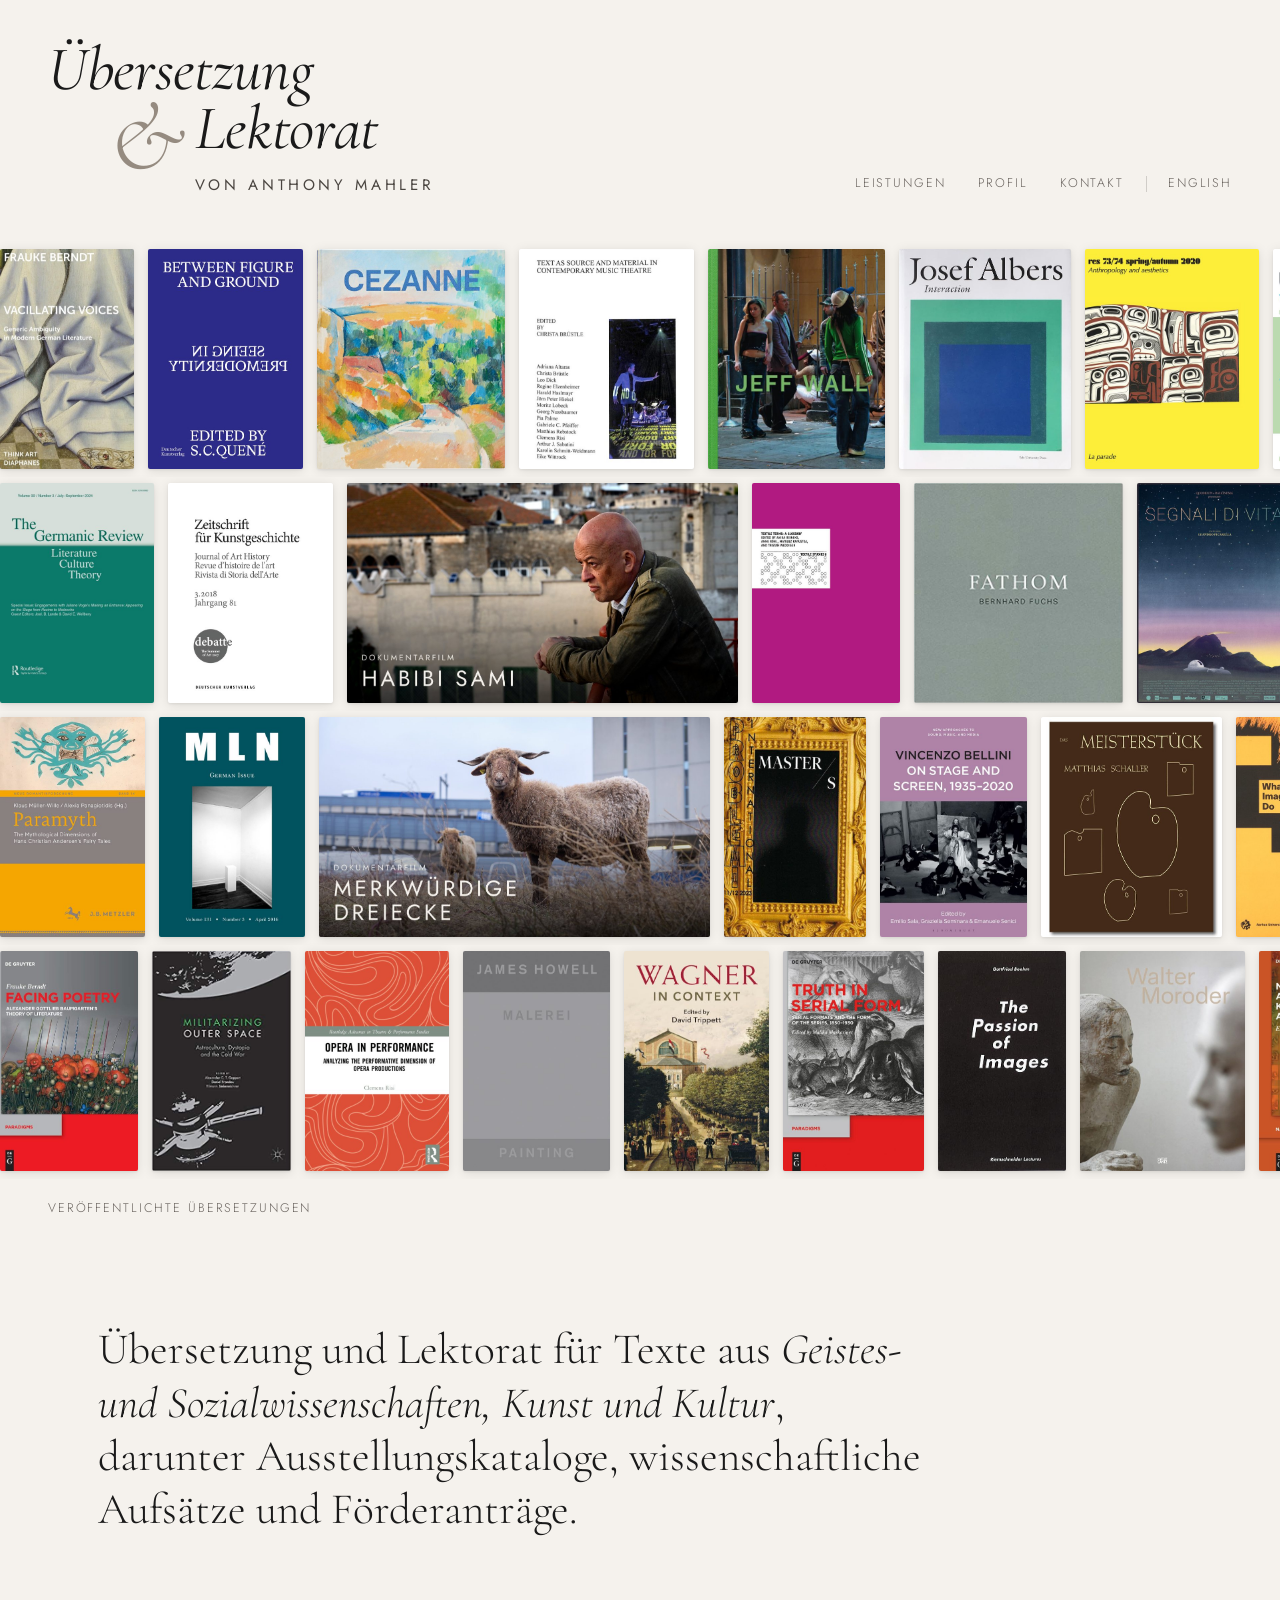
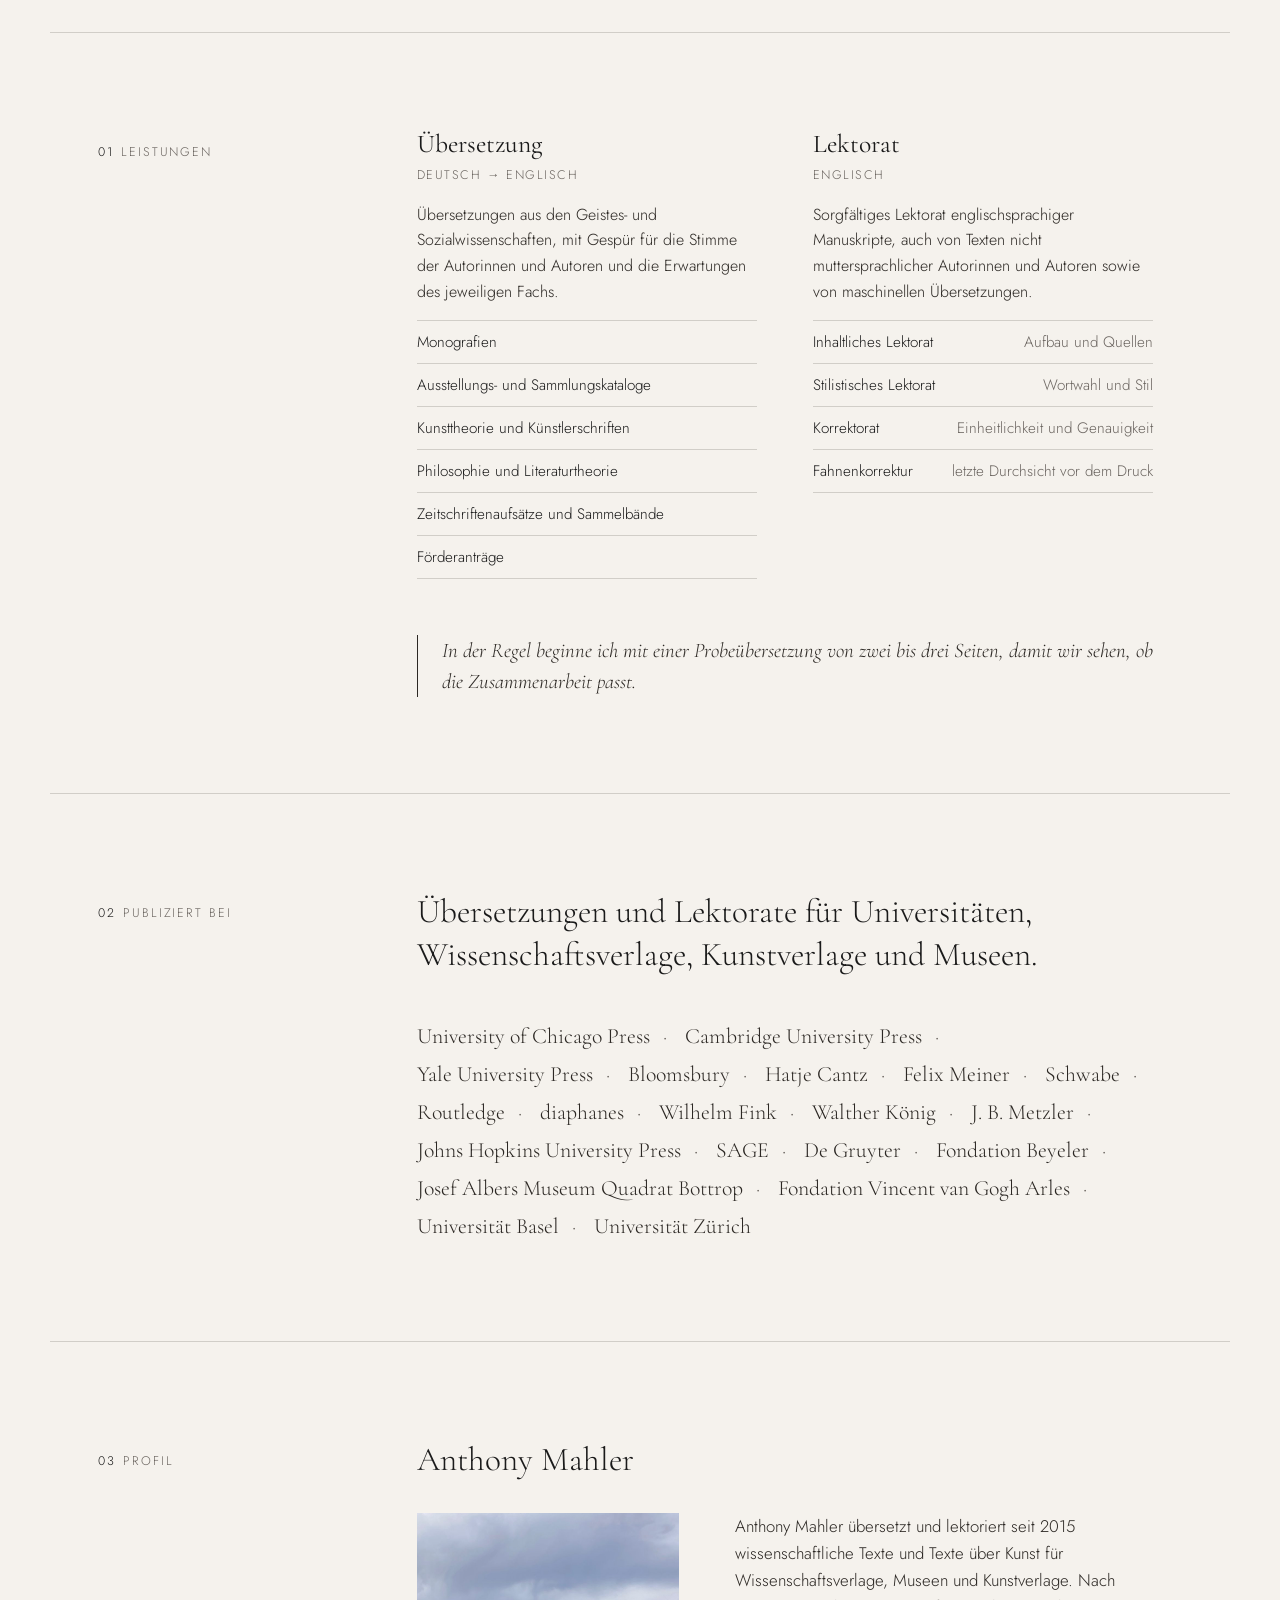
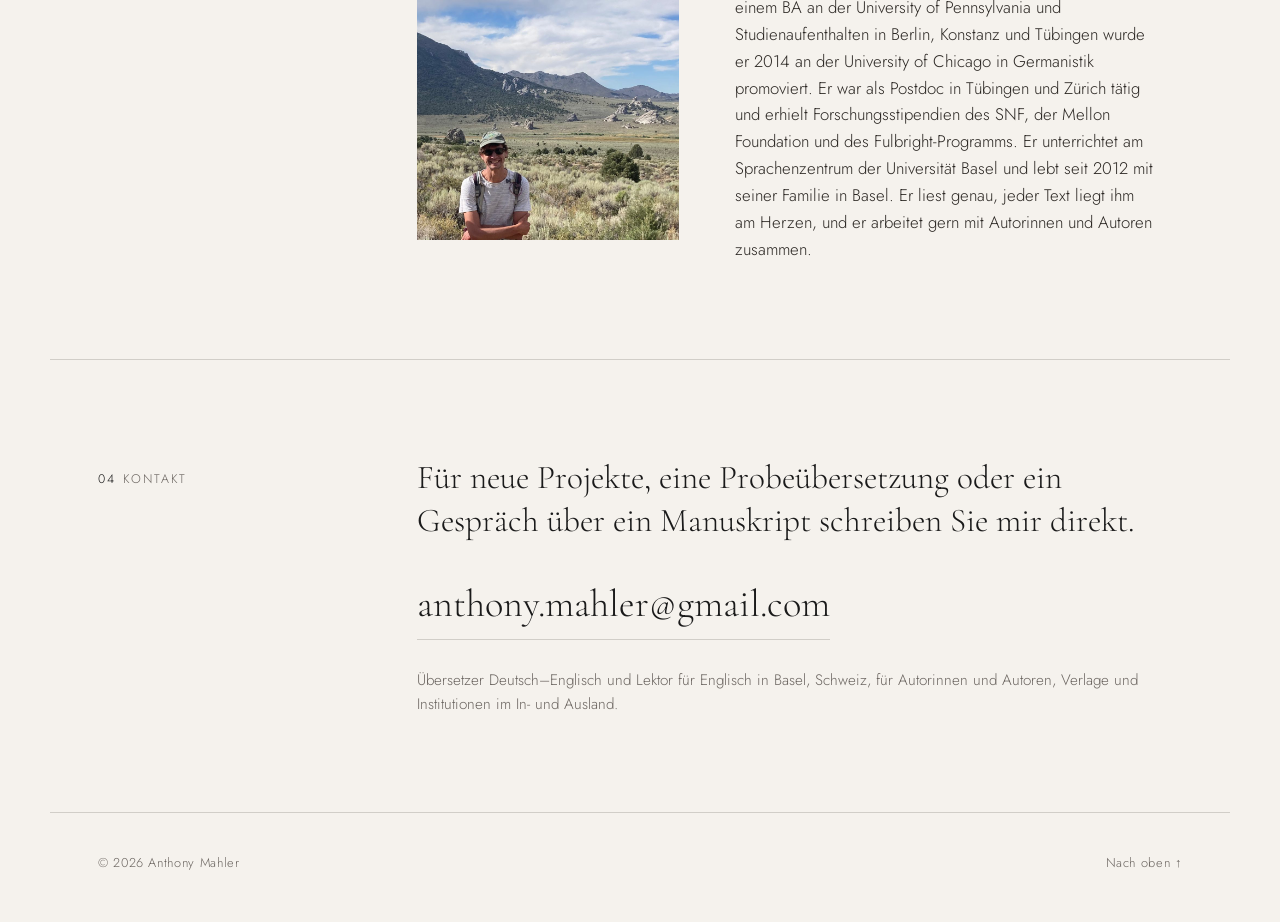
==== commit 8343ff51: "Brill Fink → Wilhelm Fink; rebalance publisher lines Co-Authored-By: Claude Opus 5.5 <noreply@anthro" ====
--- a/index.html
+++ b/index.html
@@ -315,18 +315,18 @@
         <li>University of Chicago Press</li>
         <li>Cambridge University Press</li>
         <li>Yale University Press</li>
+        <li>Bloomsbury</li>
+        <li>Hatje Cantz</li>
         <li>Felix Meiner</li>
-        <li>Hatje Cantz</li>
+        <li>Schwabe</li>
+        <li>Routledge</li>
+        <li>diaphanes</li>
+        <li>Wilhelm Fink</li>
+        <li>Walther König</li>
         <li>J.&nbsp;B. Metzler</li>
-        <li>Schwabe</li>
-        <li>diaphanes</li>
-        <li>Brill Fink</li>
-        <li>Bloomsbury</li>
-        <li>Walther König</li>
-        <li>De Gruyter</li>
         <li>Johns Hopkins University Press</li>
         <li>SAGE</li>
-        <li>Routledge</li>
+        <li>De Gruyter</li>
         <li>Fondation Beyeler</li>
         <li>Josef Albers Museum Quadrat Bottrop</li>
         <li>Fondation Vincent van Gogh Arles</li>
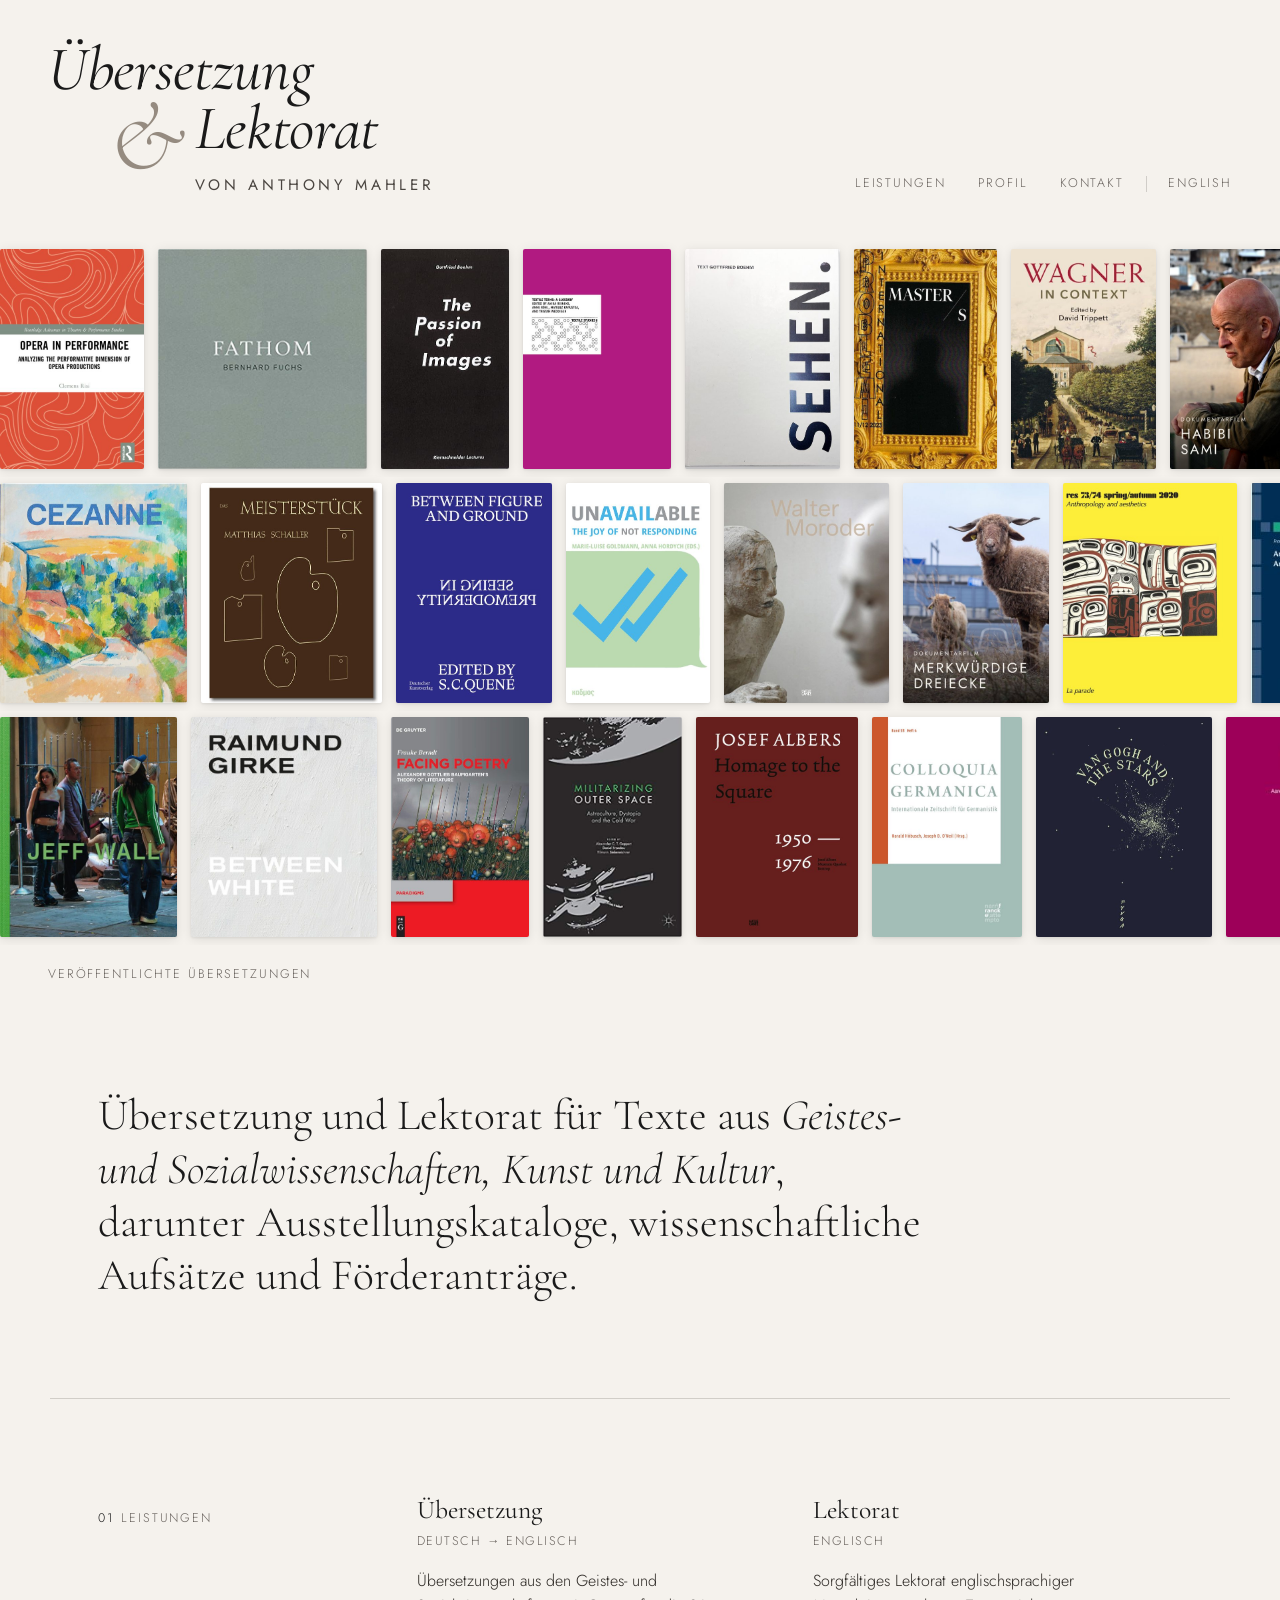
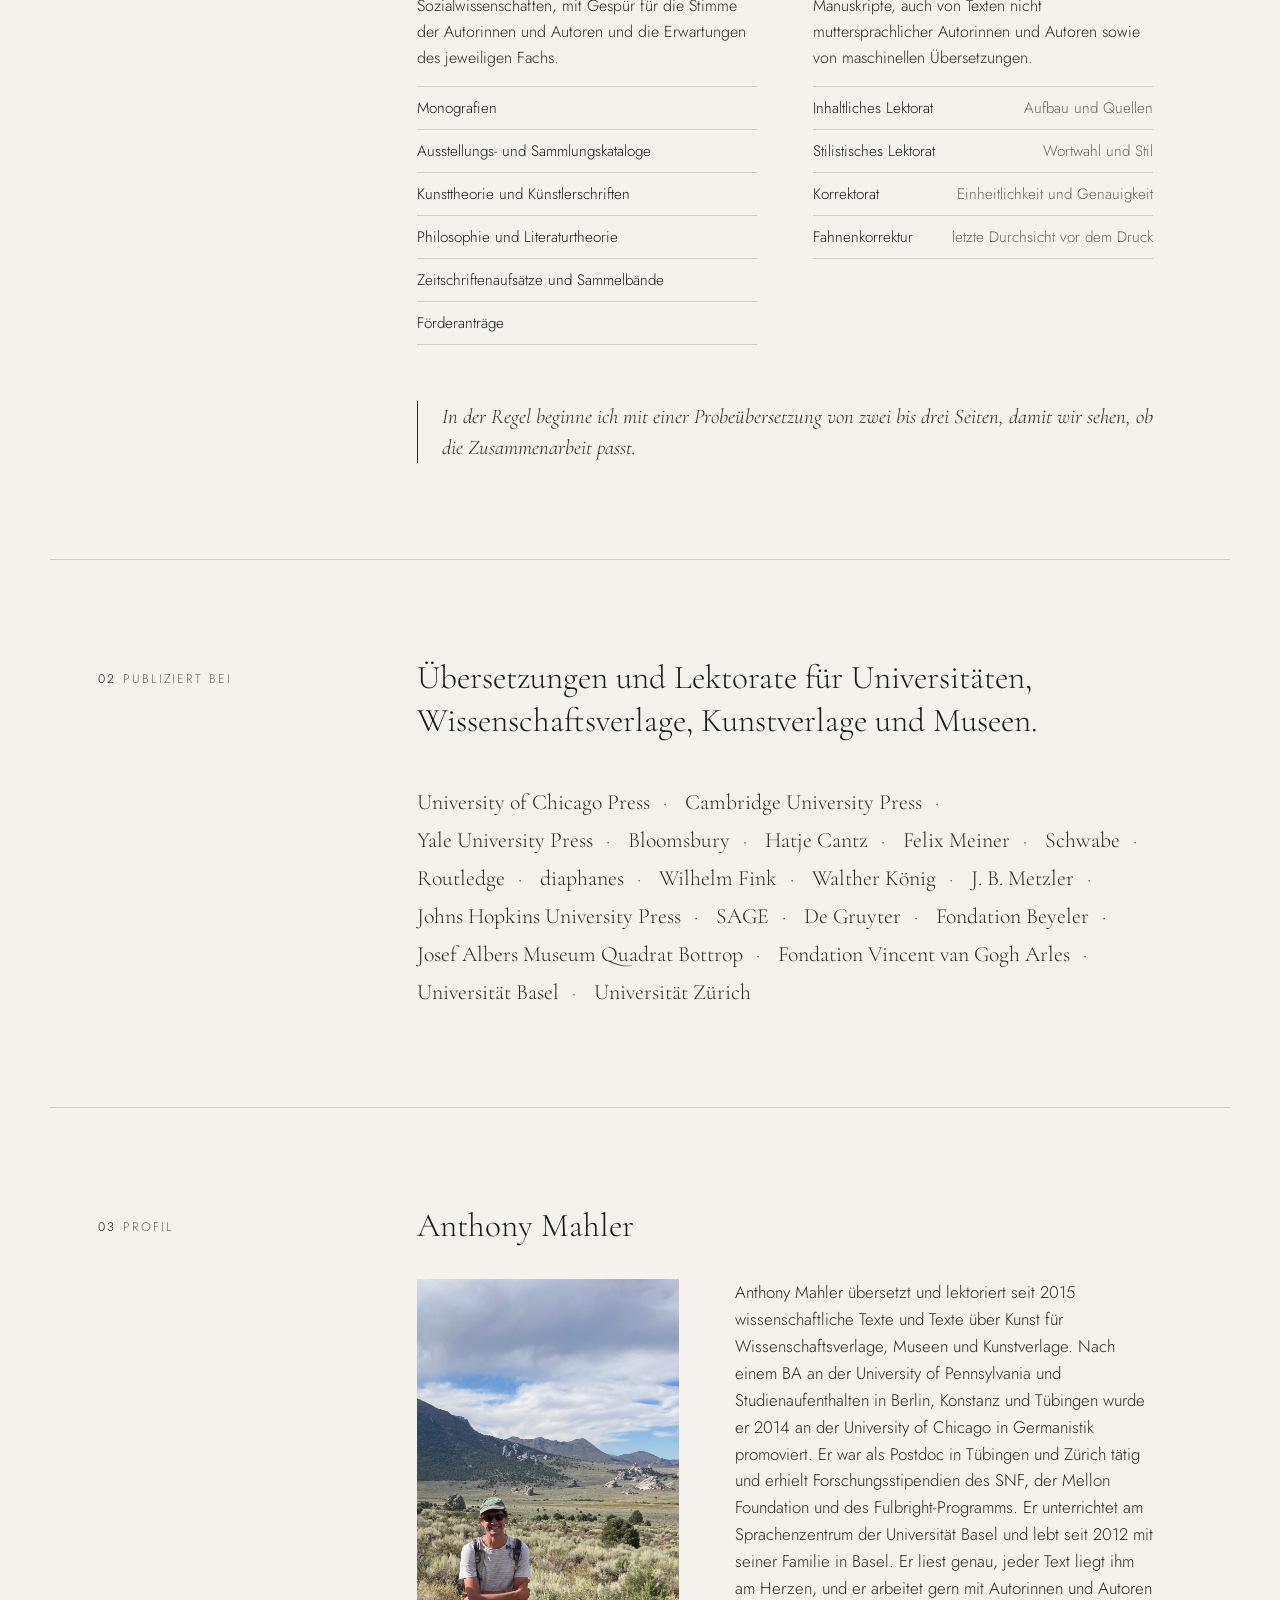
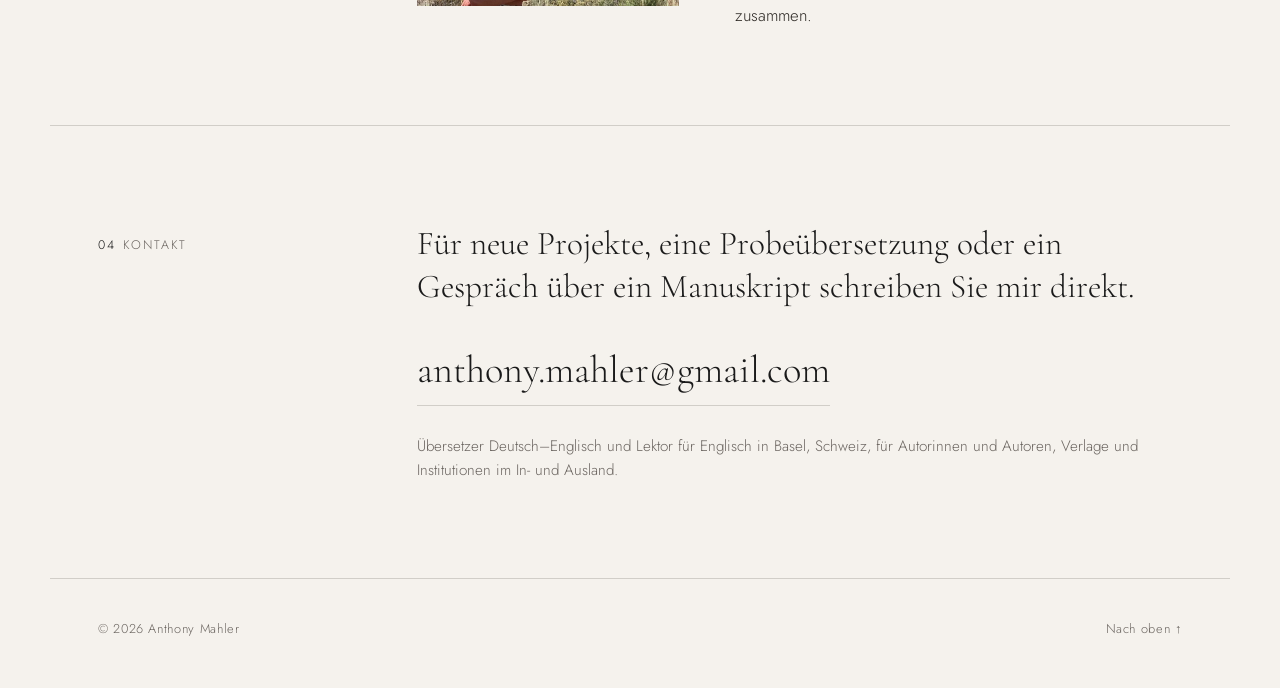
==== commit ea0e7e49: "Three rows of covers, highlights mixed through every row; cover-shaped film stills - Gallery goes fr" ====
--- a/index.html
+++ b/index.html
@@ -192,71 +192,65 @@
 
 <section class="bands-container" id="work" aria-label="Veröffentlichte Übersetzungen">
 
-  <!-- ROW 1, scrolls left: the strongest titles -->
+  <!-- ROW 1, scrolls left: highlights alternate with shorter texts, so a strong title is always in view -->
   <div class="band-row">
     <div class="band band--left" id="band1">
-      <a class="cover-link" href="https://press.uchicago.edu/ucp/books/book/distributed/V/bo290914559.html" target="_blank" rel="noopener"><img src="images/covers/band1-01.jpg" width="401" height="660" alt="Frauke Berndt, Vacillating Voices: Generic Ambiguity in Modern German Literature — diaphanes" decoding="async"></a>
-      <a class="cover-link" href="https://library.oapen.org/handle/20.500.12657/102399" target="_blank" rel="noopener"><img src="images/covers/band1-02.jpg" width="467" height="660" alt="Between Figure and Ground, ed. Saskia C. Quené — Deutscher Kunstverlag" decoding="async"></a>
-      <a class="cover-link" href="https://hatjecantz.com/products/83946-cezanne" target="_blank" rel="noopener"><img src="images/covers/band1-03.jpg" width="562" height="660" alt="Cézanne — Fondation Beyeler / Hatje Cantz" decoding="async"></a>
-      <a class="cover-link" href="https://musikaesthetik.kug.ac.at/news-detailansicht/neuerscheinung-text-as-source-and-material-in-contemporary-music-theatre" target="_blank" rel="noopener"><img src="images/covers/band1-04.jpg" width="527" height="660" alt="Text as Source and Material in Contemporary Music Theatre, ed. Christa Brüstle — Universal Edition" decoding="async"></a>
-      <a class="cover-link" href="https://shop.fondationbeyeler.ch/en/artikel/jeff-wall-english-35085/35085" target="_blank" rel="noopener"><img src="images/covers/band1-05.jpg" width="482" height="600" alt="Jeff Wall — Fondation Beyeler" decoding="async"></a>
-      <a class="cover-link" href="https://www.davidzwirnerbooks.com/product/josef-albers-interaction" target="_blank" rel="noopener"><img src="images/covers/band1-06.jpg" width="515" height="660" alt="Josef Albers, Interaction — Yale University Press" decoding="async"></a>
-      <a class="cover-link" href="https://www.journals.uchicago.edu/doi/abs/10.1086/709461" target="_blank" rel="noopener"><img src="images/covers/band1-07.jpg" width="522" height="660" alt="RES: Anthropology and Aesthetics 73/74 — University of Chicago Press" decoding="async"></a>
-      <a class="cover-link" href="https://www.kulturverlag-kadmos.de/programm/details/unavailable" target="_blank" rel="noopener"><img src="images/covers/band1-08.jpg" width="433" height="660" alt="Unavailable: The Joy of Not Responding — Kadmos" decoding="async"></a>
-      <a class="cover-link" href="https://hatjecantz.com/products/64174-josef-albers" target="_blank" rel="noopener"><img src="images/covers/band1-09.jpg" width="486" height="660" alt="Josef Albers: Homage to the Square 1950–1976 — Hatje Cantz" decoding="async"></a>
-      <a class="cover-link" href="https://schwabe.ch/Georg-Kreis-Why-Italy-Was-for-Europe-978-3-7965-4264-0" target="_blank" rel="noopener"><img src="images/covers/band1-10.jpg" width="292" height="445" alt="Georg Kreis, Why Italy Was for Europe — Schwabe" decoding="async"></a>
-      <a class="cover-link" href="https://www.fondation-vincentvangogh-arles.org/en/publication/van-gogh-and-the-stars/" target="_blank" rel="noopener"><img src="images/covers/band1-11.jpg" width="529" height="660" alt="Van Gogh and the Stars — Fondation Vincent van Gogh Arles" decoding="async"></a>
+      <a class="cover-link" href="https://www.routledge.com/Opera-in-Performance-Analyzing-the-Performative-Dimension-of-Opera-Productions/Risi/p/book/9780367645021" target="_blank" rel="noopener"><img src="images/covers/band1-01.jpg" width="432" height="660" alt="Clemens Risi, Opera in Performance — Routledge" decoding="async"></a>
+      <a class="cover-link" href="http://www.bernhard-fuchs.net/monographs/fathom/" target="_blank" rel="noopener"><img src="images/covers/band1-02.jpg" width="474" height="500" alt="Bernhard Fuchs, Fathom — Koenig Books" decoding="async"></a>
+      <a class="cover-link" href="https://www.artbook.com/9783960987727.html" target="_blank" rel="noopener"><img src="images/covers/band1-03.jpg" width="349" height="599" alt="Gottfried Boehm, The Passion of Images — Walther König" decoding="async"></a>
+      <a class="cover-link" href="https://www.khist.uzh.ch/de/chairs/neuzeit/res/finproj/textile/ts/0.html" target="_blank" rel="noopener"><img src="images/covers/band1-04.jpg" width="445" height="660" alt="Textile Terms: A Glossary — Edition Imorde" decoding="async"></a>
+      <a class="cover-link" href="https://www.kann-verlag.de/newrelease_SEHEN_2023.html" target="_blank" rel="noopener"><img src="images/covers/band1-05.jpg" width="465" height="660" alt="Gottfried Boehm, Sehen — Kann Verlag" decoding="async"></a>
+      <a class="cover-link" href="https://problemi.si/archive/" target="_blank" rel="noopener"><img src="images/covers/band1-06.jpg" width="428" height="660" alt="Problemi International 6 (2023): Master/s" decoding="async"></a>
+      <a class="cover-link" href="https://www.cambridge.org/core/books/wagner-in-context/36905F69D33599538EEA6B4203AE1D38" target="_blank" rel="noopener"><img src="images/covers/band1-07.jpg" width="427" height="648" alt="Wagner in Context, ed. David Trippett — Cambridge University Press" decoding="async"></a>
+      <a class="cover-link" href="https://www.pointdevue.ch/de/projekte/sami" target="_blank" rel="noopener"><img src="images/covers/band1-08.jpg" width="440" height="660" alt="Film still from Habibi Sami, documentary by Lesley Kennel (2025) — point de vue" decoding="async"></a>
+      <a class="cover-link" href="https://www.degruyterbrill.com/document/doi/10.1515/9783110795110/html" target="_blank" rel="noopener"><img src="images/covers/band1-09.jpg" width="424" height="660" alt="Truth in Serial Form, ed. Malika Maskarinec — De Gruyter" decoding="async"></a>
+      <a class="cover-link" href="https://musikaesthetik.kug.ac.at/news-detailansicht/neuerscheinung-text-as-source-and-material-in-contemporary-music-theatre" target="_blank" rel="noopener"><img src="images/covers/band1-10.jpg" width="527" height="660" alt="Text as Source and Material in Contemporary Music Theatre, ed. Christa Brüstle — Universal Edition" decoding="async"></a>
+      <a class="cover-link" href="https://www.bloomsbury.com/uk/vincenzo-bellini-on-stage-and-screen-19352020-9781501391217/" target="_blank" rel="noopener"><img src="images/covers/band1-11.jpg" width="440" height="660" alt="Vincenzo Bellini on Stage and Screen, 1935–2020 — Bloomsbury" decoding="async"></a>
+      <a class="cover-link" href="https://www.fink.de/view/title/53248" target="_blank" rel="noopener"><img src="images/covers/band1-12.jpg" width="300" height="415" alt="Enthüllen und Verbergen in der Vormoderne — Brill Fink" decoding="async"></a>
+      <a class="cover-link" href="https://www.hatjecantz.com/collections/all/products/67016-james-howell-painting-malerei" target="_blank" rel="noopener"><img src="images/covers/band1-13.jpg" width="440" height="660" alt="James Howell: Painting — Hatje Cantz" decoding="async"></a>
+      <span class="cover-link"><img src="images/covers/band1-14.jpg" width="522" height="660" alt="CIHA 2012 Nürnberg — Germanisches Nationalmuseum" decoding="async"></span>
+      <a class="cover-link" href="https://press.uchicago.edu/ucp/books/book/distributed/V/bo290914559.html" target="_blank" rel="noopener"><img src="images/covers/band1-15.jpg" width="401" height="660" alt="Frauke Berndt, Vacillating Voices: Generic Ambiguity in Modern German Literature — diaphanes" decoding="async"></a>
     </div>
   </div>
 
-  <!-- ROW 2, scrolls right: highlight first, then mostly shorter texts -->
+  <!-- ROW 2, scrolls right: highlights alternate with shorter texts, so a strong title is always in view -->
   <div class="band-row">
     <div class="band band--right" id="band2">
-      <a class="cover-link" href="https://www.tandfonline.com/toc/vgrm20/99/3" target="_blank" rel="noopener"><img src="images/covers/band2-01.jpg" width="462" height="660" alt="The Germanic Review 99.3 — Routledge" decoding="async"></a>
-      <a class="cover-link" href="https://www.degruyterbrill.com/journal/key/zkg/81/3/html" target="_blank" rel="noopener"><img src="images/covers/band2-02.jpg" width="495" height="660" alt="Zeitschrift für Kunstgeschichte 3.2018 — Deutscher Kunstverlag" decoding="async"></a>
-      <a class="cover-link" href="https://www.pointdevue.ch/de/projekte/sami" target="_blank" rel="noopener"><img src="images/covers/band2-03.jpg" width="1173" height="660" alt="Film still from Habibi Sami, documentary by Lesley Kennel (2025) — point de vue" decoding="async"></a>
-      <a class="cover-link" href="https://www.khist.uzh.ch/de/chairs/neuzeit/res/finproj/textile/ts/0.html" target="_blank" rel="noopener"><img src="images/covers/band2-04.jpg" width="445" height="660" alt="Textile Terms: A Glossary — Edition Imorde" decoding="async"></a>
-      <a class="cover-link" href="http://www.bernhard-fuchs.net/monographs/fathom/" target="_blank" rel="noopener"><img src="images/covers/band2-05.jpg" width="474" height="500" alt="Bernhard Fuchs, Fathom — Koenig Books" decoding="async"></a>
-      <a class="cover-link" href="https://www.swissfilms.ch/de/movie/segnali-di-vita/5E38981A59AF4CF388EB1CCF96144011" target="_blank" rel="noopener"><img src="images/covers/band2-06.jpg" width="462" height="660" alt="Segnali di vita — Swiss Films" decoding="async"></a>
-      <a class="cover-link" href="https://www.axel-vervoordt.com/gallery/books/raimund-girke-between-white" target="_blank" rel="noopener"><img src="images/covers/band2-07.jpg" width="500" height="592" alt="Raimund Girke, Between White — Axel Vervoordt" decoding="async"></a>
+      <a class="cover-link" href="https://hatjecantz.com/products/83946-cezanne" target="_blank" rel="noopener"><img src="images/covers/band2-01.jpg" width="562" height="660" alt="Cézanne — Fondation Beyeler / Hatje Cantz" decoding="async"></a>
+      <a class="cover-link" href="https://lestanzedelvetro.org/en/product/das-meisterstuckmatthias-schaller/" target="_blank" rel="noopener"><img src="images/covers/band2-02.jpg" width="543" height="660" alt="Matthias Schaller, Das Meisterstück" decoding="async"></a>
+      <a class="cover-link" href="https://library.oapen.org/handle/20.500.12657/102399" target="_blank" rel="noopener"><img src="images/covers/band2-03.jpg" width="467" height="660" alt="Between Figure and Ground, ed. Saskia C. Quené — Deutscher Kunstverlag" decoding="async"></a>
+      <a class="cover-link" href="https://www.kulturverlag-kadmos.de/programm/details/unavailable" target="_blank" rel="noopener"><img src="images/covers/band2-04.jpg" width="433" height="660" alt="Unavailable: The Joy of Not Responding — Kadmos" decoding="async"></a>
+      <a class="cover-link" href="https://hatjecantz.com/products/84047-walter-moroder-figures-of-presence-and-absence" target="_blank" rel="noopener"><img src="images/covers/band2-05.jpg" width="493" height="660" alt="Walter Moroder: Figures of Presence and Absence — Hatje Cantz" decoding="async"></a>
+      <a class="cover-link" href="https://www.pointdevue.ch/de/projekte/merkwuerdige-dreiecke-at" target="_blank" rel="noopener"><img src="images/covers/band2-06.jpg" width="440" height="660" alt="Film still from Merkwürdige Dreiecke, documentary (in production) — point de vue" decoding="async"></a>
+      <a class="cover-link" href="https://www.journals.uchicago.edu/doi/abs/10.1086/709461" target="_blank" rel="noopener"><img src="images/covers/band2-07.jpg" width="522" height="660" alt="RES: Anthropology and Aesthetics 73/74 — University of Chicago Press" decoding="async"></a>
       <a class="cover-link" href="https://meiner-elibrary.de/book/239/ambiguity-in-contemporary-art-and-theory" target="_blank" rel="noopener"><img src="images/covers/band2-08.jpg" width="180" height="270" alt="Ambiguity in Contemporary Art and Theory — Felix Meiner" decoding="async"></a>
-      <a class="cover-link" href="https://www.routledge.com/Philosophy-of-Emotion/Ben-Zeev-Krebs/p/book/9781138906648" target="_blank" rel="noopener"><img src="images/covers/band2-09.jpg" width="180" height="270" alt="Philosophy of Emotion — Routledge" decoding="async"></a>
-      <span class="cover-link"><img src="images/covers/band2-10.jpg" width="440" height="660" alt="caa.reviews" decoding="async"></span>
-      <a class="cover-link" href="https://www.degruyter.com/document/doi/10.1515/9783110706109/html?lang=en" target="_blank" rel="noopener"><img src="images/covers/band2-11.jpg" width="200" height="307" alt="Luca Del Baldo, The Visionary Academy of Ocular Mentality — De Gruyter" decoding="async"></a>
+      <a class="cover-link" href="https://www.davidzwirnerbooks.com/product/josef-albers-interaction" target="_blank" rel="noopener"><img src="images/covers/band2-09.jpg" width="515" height="660" alt="Josef Albers, Interaction — Yale University Press" decoding="async"></a>
+      <a class="cover-link" href="https://en.unipress.dk/udgivelser/w/what-images-do/" target="_blank" rel="noopener"><img src="images/covers/band2-10.jpg" width="447" height="660" alt="What Images Do — Aarhus University Press" decoding="async"></a>
+      <a class="cover-link" href="https://www.degruyterbrill.com/document/doi/10.1515/9783110783827/html" target="_blank" rel="noopener"><img src="images/covers/band2-11.jpg" width="413" height="660" alt="Forces of Nature, ed. Adrian Renner and Frederike Middelhoff — De Gruyter" decoding="async"></a>
+      <a class="cover-link" href="https://www.degruyterbrill.com/journal/key/zkg/81/3/html" target="_blank" rel="noopener"><img src="images/covers/band2-12.jpg" width="495" height="660" alt="Zeitschrift für Kunstgeschichte 3.2018 — Deutscher Kunstverlag" decoding="async"></a>
+      <a class="cover-link" href="https://link.springer.com/book/9783662746172" target="_blank" rel="noopener"><img src="images/covers/band2-13.jpg" width="436" height="660" alt="Paramyth: The Mythological Dimensions of Hans Christian Andersen’s Fairy Tales, ed. Klaus Müller-Wille and Alexia Panagiotidis — J.B. Metzler" decoding="async"></a>
+      <a class="cover-link" href="https://www.praesens.com/praesens-pro-presse/katalog/lichtspieler/" target="_blank" rel="noopener"><img src="images/covers/band2-14.jpg" width="424" height="660" alt="Lichtspieler — Praesens" decoding="async"></a>
     </div>
   </div>
 
-  <!-- ROW 3, scrolls left: highlight first, then mostly shorter texts -->
+  <!-- ROW 3, scrolls left: highlights alternate with shorter texts, so a strong title is always in view -->
   <div class="band-row">
     <div class="band band--left" id="band3">
-      <a class="cover-link" href="https://link.springer.com/book/9783662746172" target="_blank" rel="noopener"><img src="images/covers/band3-01.jpg" width="436" height="660" alt="Paramyth: The Mythological Dimensions of Hans Christian Andersen’s Fairy Tales, ed. Klaus Müller-Wille and Alexia Panagiotidis — J.B. Metzler" decoding="async"></a>
-      <a class="cover-link" href="https://muse.jhu.edu/issue/35027" target="_blank" rel="noopener"><img src="images/covers/band3-02.jpg" width="436" height="660" alt="MLN 131.3, German Issue — Johns Hopkins University Press" decoding="async"></a>
-      <a class="cover-link" href="https://www.pointdevue.ch/de/projekte/merkwuerdige-dreiecke-at" target="_blank" rel="noopener"><img src="images/covers/band3-03.jpg" width="1173" height="660" alt="Film still from Merkwürdige Dreiecke, documentary (in production) — point de vue" decoding="async"></a>
-      <a class="cover-link" href="https://problemi.si/archive/" target="_blank" rel="noopener"><img src="images/covers/band3-04.jpg" width="428" height="660" alt="Problemi International 6 (2023): Master/s" decoding="async"></a>
-      <a class="cover-link" href="https://www.bloomsbury.com/uk/vincenzo-bellini-on-stage-and-screen-19352020-9781501391217/" target="_blank" rel="noopener"><img src="images/covers/band3-05.jpg" width="440" height="660" alt="Vincenzo Bellini on Stage and Screen, 1935–2020 — Bloomsbury" decoding="async"></a>
-      <a class="cover-link" href="https://lestanzedelvetro.org/en/product/das-meisterstuckmatthias-schaller/" target="_blank" rel="noopener"><img src="images/covers/band3-06.jpg" width="543" height="660" alt="Matthias Schaller, Das Meisterstück" decoding="async"></a>
-      <a class="cover-link" href="https://en.unipress.dk/udgivelser/w/what-images-do/" target="_blank" rel="noopener"><img src="images/covers/band3-07.jpg" width="447" height="660" alt="What Images Do — Aarhus University Press" decoding="async"></a>
-      <span class="cover-link"><img src="images/covers/band3-08.jpg" width="522" height="660" alt="CIHA 2012 Nürnberg — Germanisches Nationalmuseum" decoding="async"></span>
-      <a class="cover-link" href="https://www.kann-verlag.de/newrelease_SEHEN_2023.html" target="_blank" rel="noopener"><img src="images/covers/band3-09.jpg" width="465" height="660" alt="Gottfried Boehm, Sehen — Kann Verlag" decoding="async"></a>
-      <a class="cover-link" href="https://www.praesens.com/praesens-pro-presse/katalog/lichtspieler/" target="_blank" rel="noopener"><img src="images/covers/band3-10.jpg" width="424" height="660" alt="Lichtspieler — Praesens" decoding="async"></a>
-      <a class="cover-link" href="https://elibrary.narr.digital/journal/cg/53/4" target="_blank" rel="noopener"><img src="images/covers/band3-11.jpg" width="450" height="660" alt="Colloquia Germanica 53.4 — Narr Francke Attempto" decoding="async"></a>
-    </div>
-  </div>
-
-  <!-- ROW 4, scrolls right: the strongest titles, next to the intro text -->
-  <div class="band-row">
-    <div class="band band--right" id="band4">
-      <a class="cover-link" href="https://www.degruyter.com/document/doi/10.1515/9783110624519/html" target="_blank" rel="noopener"><img src="images/covers/band4-01.jpg" width="415" height="660" alt="Frauke Berndt, Facing Poetry — De Gruyter" decoding="async"></a>
-      <a class="cover-link" href="https://link.springer.com/chapter/10.1057/978-1-349-95851-1_9" target="_blank" rel="noopener"><img src="images/covers/band4-02.jpg" width="315" height="499" alt="Militarizing Outer Space — Palgrave Macmillan" decoding="async"></a>
-      <a class="cover-link" href="https://www.routledge.com/Opera-in-Performance-Analyzing-the-Performative-Dimension-of-Opera-Productions/Risi/p/book/9780367645021" target="_blank" rel="noopener"><img src="images/covers/band4-03.jpg" width="432" height="660" alt="Clemens Risi, Opera in Performance — Routledge" decoding="async"></a>
-      <a class="cover-link" href="https://www.hatjecantz.com/collections/all/products/67016-james-howell-painting-malerei" target="_blank" rel="noopener"><img src="images/covers/band4-04.jpg" width="440" height="660" alt="James Howell: Painting — Hatje Cantz" decoding="async"></a>
-      <a class="cover-link" href="https://www.cambridge.org/core/books/wagner-in-context/36905F69D33599538EEA6B4203AE1D38" target="_blank" rel="noopener"><img src="images/covers/band4-05.jpg" width="427" height="648" alt="Wagner in Context, ed. David Trippett — Cambridge University Press" decoding="async"></a>
-      <a class="cover-link" href="https://www.degruyterbrill.com/document/doi/10.1515/9783110795110/html" target="_blank" rel="noopener"><img src="images/covers/band4-06.jpg" width="424" height="660" alt="Truth in Serial Form, ed. Malika Maskarinec — De Gruyter" decoding="async"></a>
-      <a class="cover-link" href="https://www.artbook.com/9783960987727.html" target="_blank" rel="noopener"><img src="images/covers/band4-07.jpg" width="349" height="599" alt="Gottfried Boehm, The Passion of Images — Walther König" decoding="async"></a>
-      <a class="cover-link" href="https://hatjecantz.com/products/84047-walter-moroder-figures-of-presence-and-absence" target="_blank" rel="noopener"><img src="images/covers/band4-08.jpg" width="493" height="660" alt="Walter Moroder: Figures of Presence and Absence — Hatje Cantz" decoding="async"></a>
-      <a class="cover-link" href="https://www.degruyterbrill.com/document/doi/10.1515/9783111319971/html" target="_blank" rel="noopener"><img src="images/covers/band4-09.jpg" width="447" height="660" alt="Narrative Structure and Narrative Knowing in Medicine and Science — De Gruyter" decoding="async"></a>
-      <a class="cover-link" href="https://www.degruyterbrill.com/document/doi/10.1515/9783110783827/html" target="_blank" rel="noopener"><img src="images/covers/band4-10.jpg" width="413" height="660" alt="Forces of Nature, ed. Adrian Renner and Frederike Middelhoff — De Gruyter" decoding="async"></a>
-      <a class="cover-link" href="https://www.fink.de/view/title/53248" target="_blank" rel="noopener"><img src="images/covers/band4-11.jpg" width="300" height="415" alt="Enthüllen und Verbergen in der Vormoderne — Brill Fink" decoding="async"></a>
+      <a class="cover-link" href="https://shop.fondationbeyeler.ch/en/artikel/jeff-wall-english-35085/35085" target="_blank" rel="noopener"><img src="images/covers/band3-01.jpg" width="482" height="600" alt="Jeff Wall — Fondation Beyeler" decoding="async"></a>
+      <a class="cover-link" href="https://www.axel-vervoordt.com/gallery/books/raimund-girke-between-white" target="_blank" rel="noopener"><img src="images/covers/band3-02.jpg" width="500" height="592" alt="Raimund Girke, Between White — Axel Vervoordt" decoding="async"></a>
+      <a class="cover-link" href="https://www.degruyter.com/document/doi/10.1515/9783110624519/html" target="_blank" rel="noopener"><img src="images/covers/band3-03.jpg" width="415" height="660" alt="Frauke Berndt, Facing Poetry — De Gruyter" decoding="async"></a>
+      <a class="cover-link" href="https://link.springer.com/chapter/10.1057/978-1-349-95851-1_9" target="_blank" rel="noopener"><img src="images/covers/band3-04.jpg" width="315" height="499" alt="Militarizing Outer Space — Palgrave Macmillan" decoding="async"></a>
+      <a class="cover-link" href="https://hatjecantz.com/products/64174-josef-albers" target="_blank" rel="noopener"><img src="images/covers/band3-05.jpg" width="486" height="660" alt="Josef Albers: Homage to the Square 1950–1976 — Hatje Cantz" decoding="async"></a>
+      <a class="cover-link" href="https://elibrary.narr.digital/journal/cg/53/4" target="_blank" rel="noopener"><img src="images/covers/band3-06.jpg" width="450" height="660" alt="Colloquia Germanica 53.4 — Narr Francke Attempto" decoding="async"></a>
+      <a class="cover-link" href="https://www.fondation-vincentvangogh-arles.org/en/publication/van-gogh-and-the-stars/" target="_blank" rel="noopener"><img src="images/covers/band3-07.jpg" width="529" height="660" alt="Van Gogh and the Stars — Fondation Vincent van Gogh Arles" decoding="async"></a>
+      <a class="cover-link" href="https://www.routledge.com/Philosophy-of-Emotion/Ben-Zeev-Krebs/p/book/9781138906648" target="_blank" rel="noopener"><img src="images/covers/band3-08.jpg" width="180" height="270" alt="Philosophy of Emotion — Routledge" decoding="async"></a>
+      <a class="cover-link" href="https://www.tandfonline.com/toc/vgrm20/99/3" target="_blank" rel="noopener"><img src="images/covers/band3-09.jpg" width="462" height="660" alt="The Germanic Review 99.3 — Routledge" decoding="async"></a>
+      <span class="cover-link"><img src="images/covers/band3-10.jpg" width="440" height="660" alt="caa.reviews" decoding="async"></span>
+      <a class="cover-link" href="https://www.degruyterbrill.com/document/doi/10.1515/9783111319971/html" target="_blank" rel="noopener"><img src="images/covers/band3-11.jpg" width="447" height="660" alt="Narrative Structure and Narrative Knowing in Medicine and Science — De Gruyter" decoding="async"></a>
+      <a class="cover-link" href="https://www.degruyter.com/document/doi/10.1515/9783110706109/html?lang=en" target="_blank" rel="noopener"><img src="images/covers/band3-12.jpg" width="200" height="307" alt="Luca Del Baldo, The Visionary Academy of Ocular Mentality — De Gruyter" decoding="async"></a>
+      <a class="cover-link" href="https://schwabe.ch/Georg-Kreis-Why-Italy-Was-for-Europe-978-3-7965-4264-0" target="_blank" rel="noopener"><img src="images/covers/band3-13.jpg" width="292" height="445" alt="Georg Kreis, Why Italy Was for Europe — Schwabe" decoding="async"></a>
+      <a class="cover-link" href="https://www.swissfilms.ch/de/movie/segnali-di-vita/5E38981A59AF4CF388EB1CCF96144011" target="_blank" rel="noopener"><img src="images/covers/band3-14.jpg" width="462" height="660" alt="Segnali di vita — Swiss Films" decoding="async"></a>
+      <a class="cover-link" href="https://muse.jhu.edu/issue/35027" target="_blank" rel="noopener"><img src="images/covers/band3-15.jpg" width="436" height="660" alt="MLN 131.3, German Issue — Johns Hopkins University Press" decoding="async"></a>
     </div>
   </div>
 
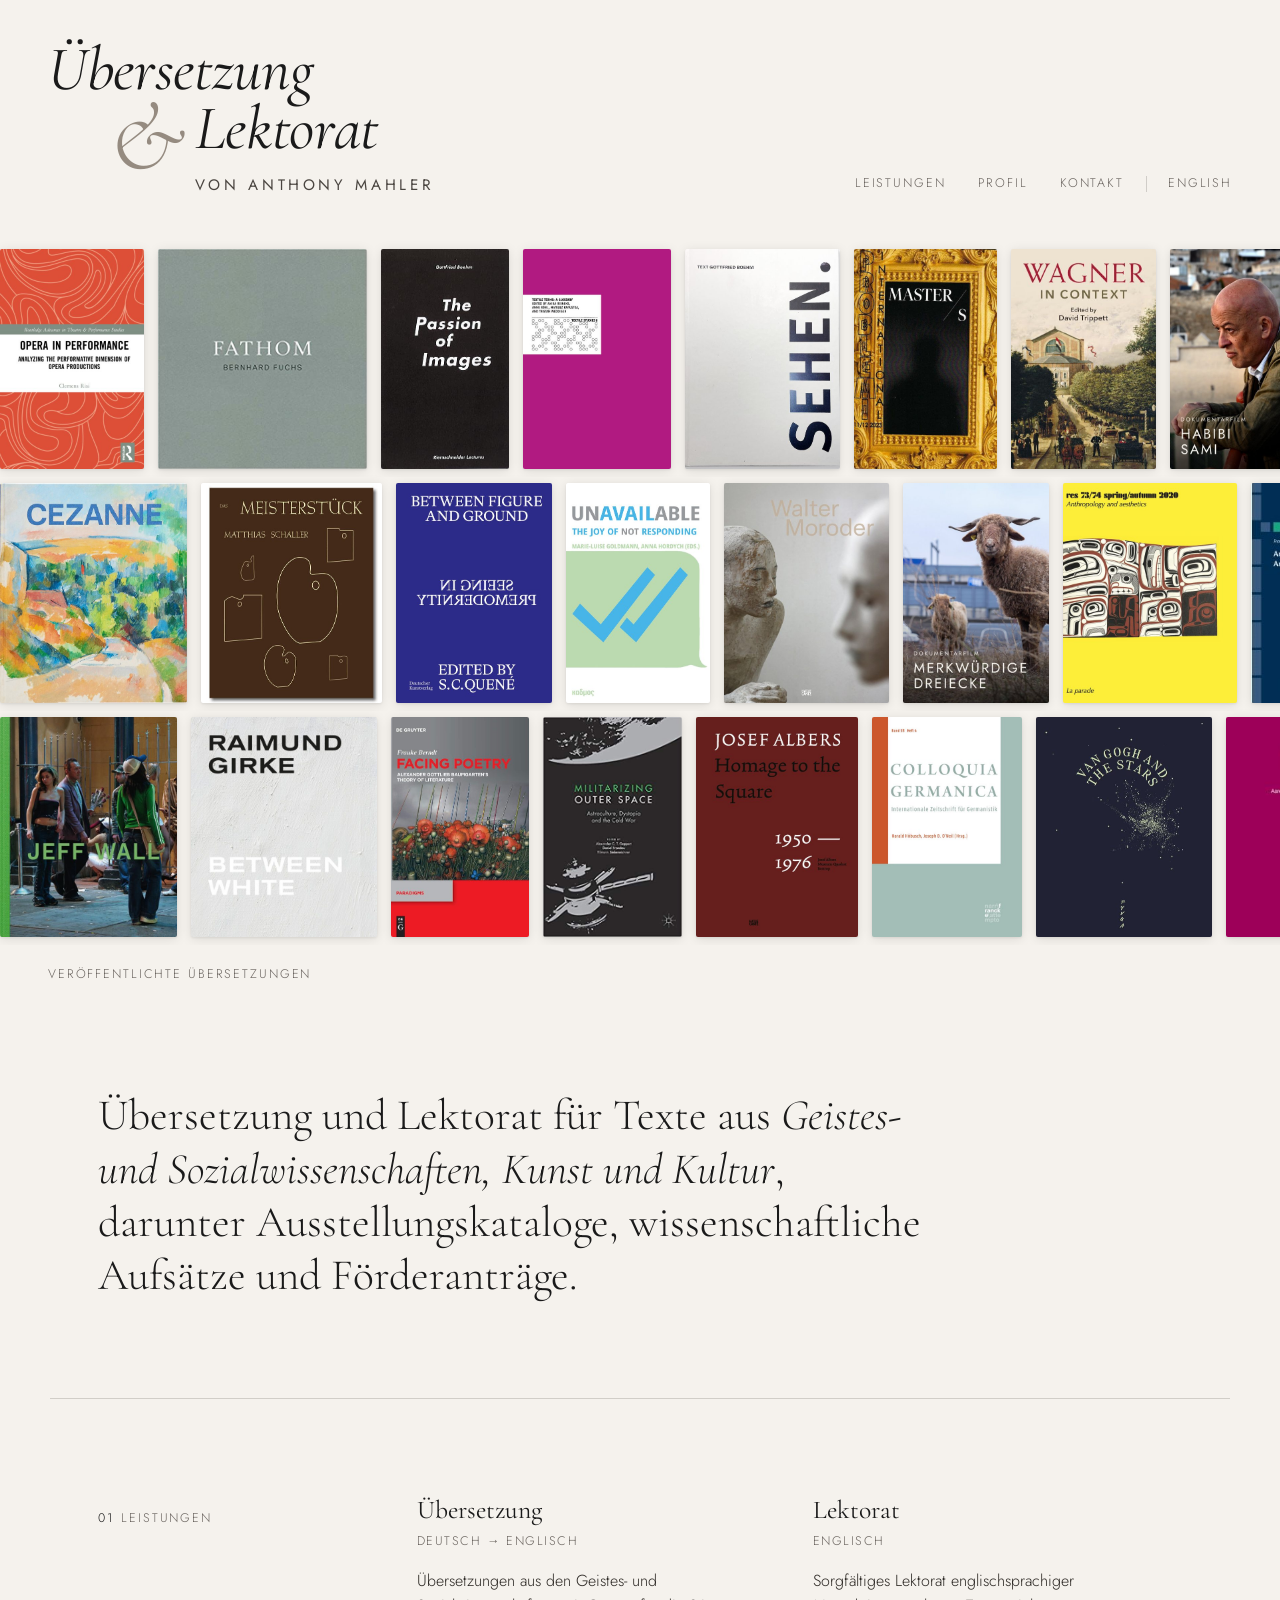
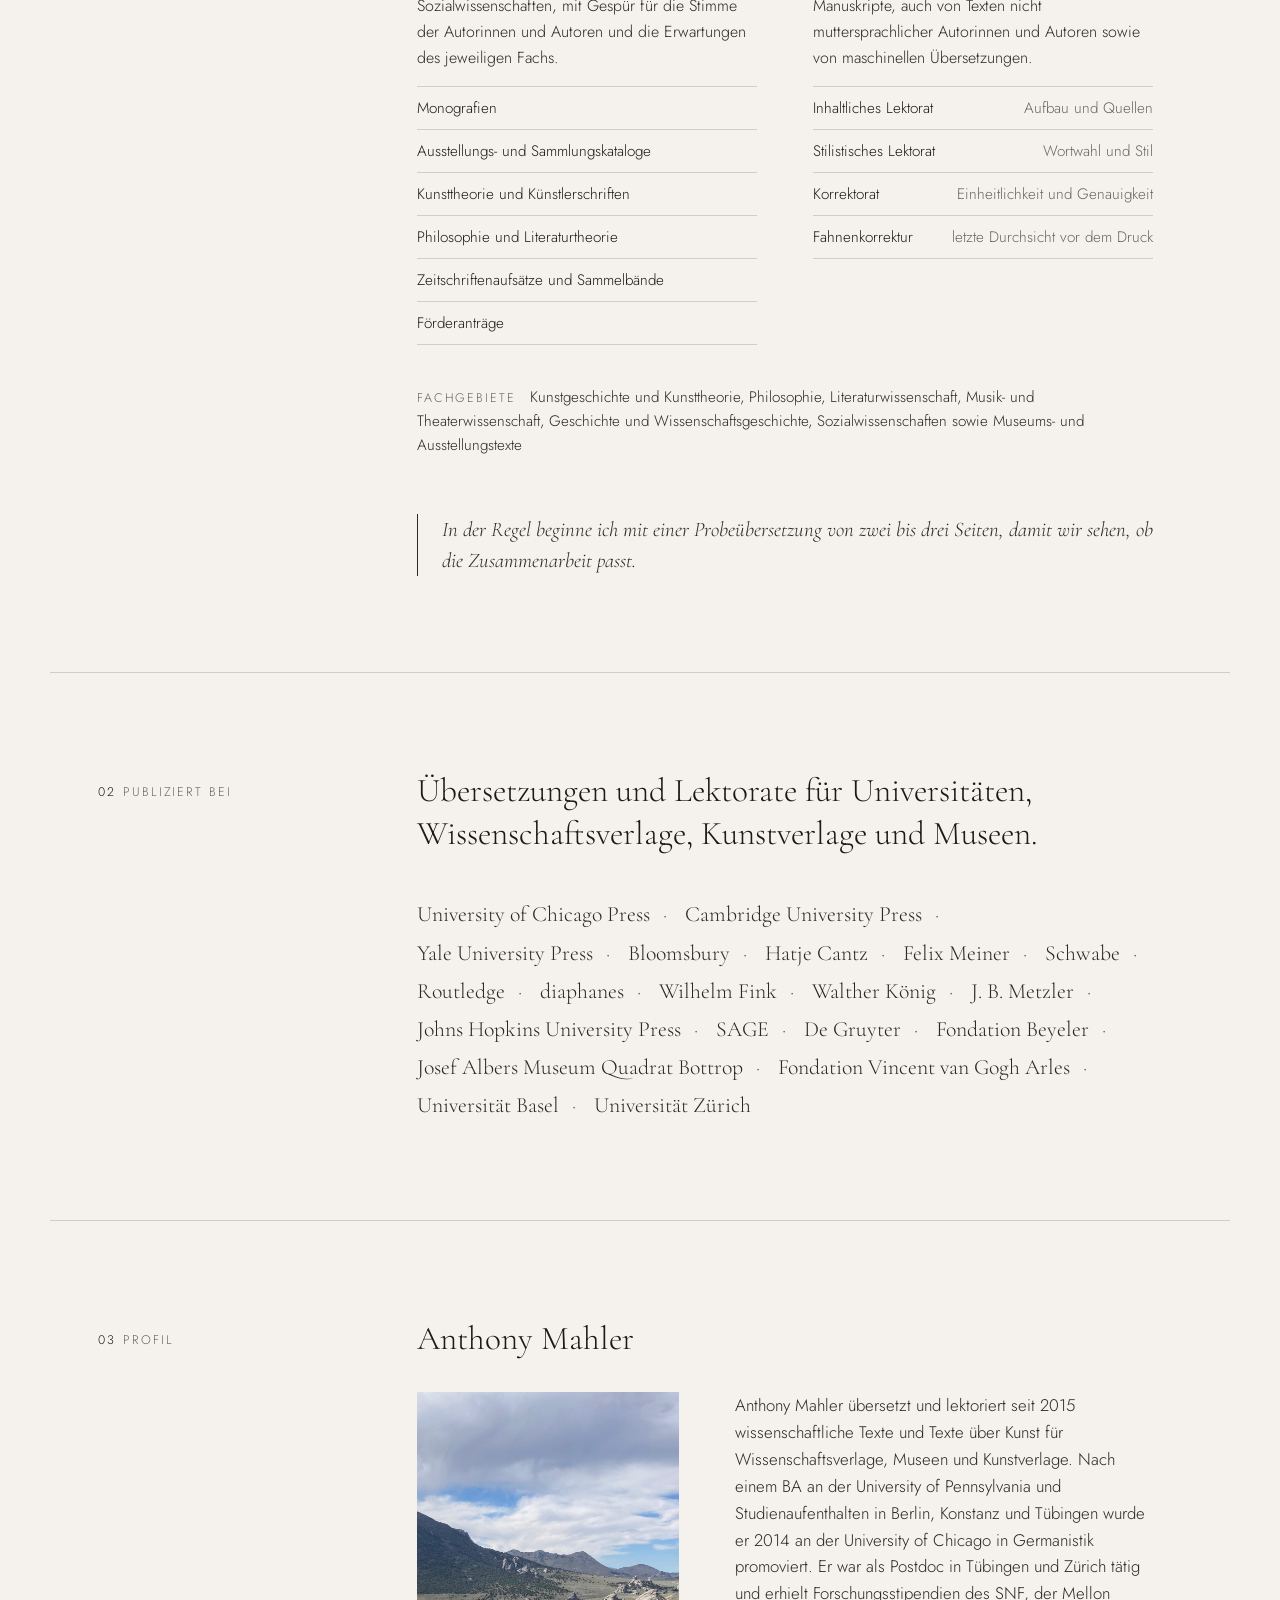
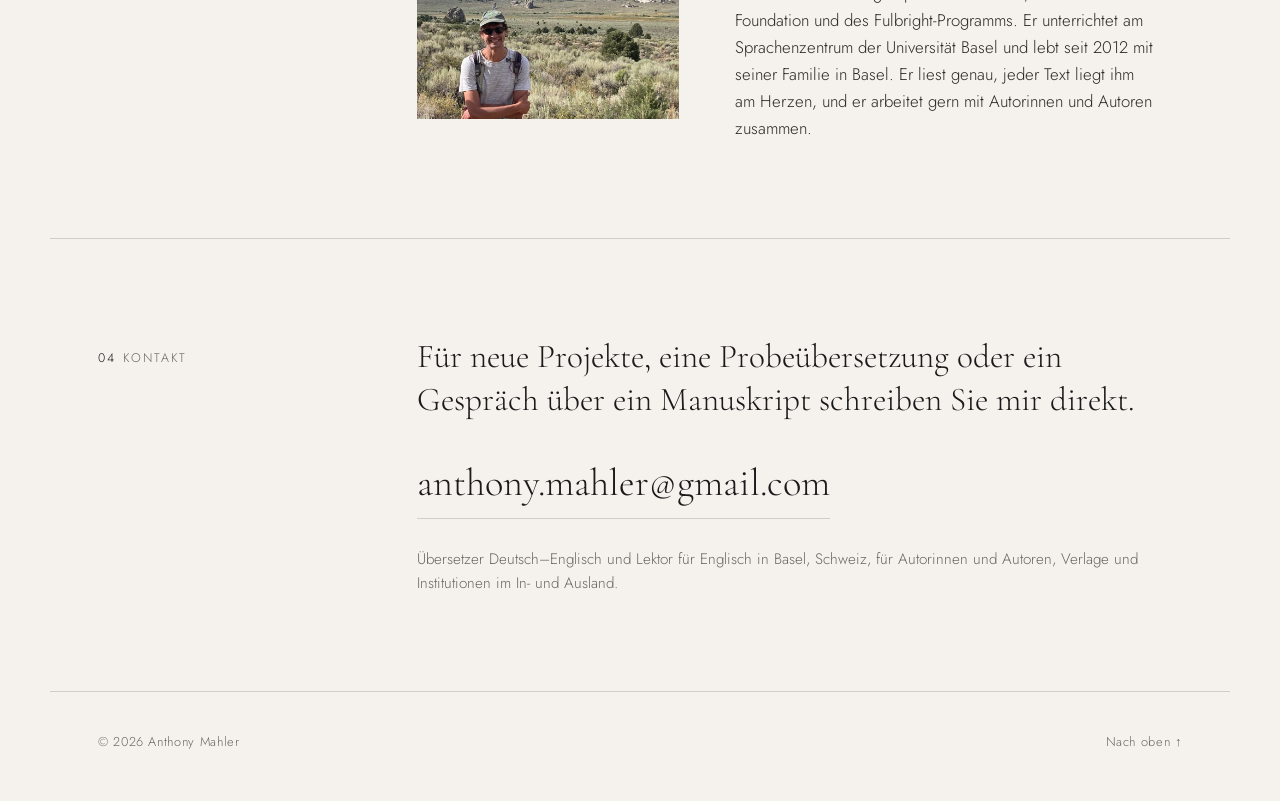
==== commit 9ab6fbc4: "Improve findability for search engines and AI assistants - Services section gets a real (visually hi" ====
--- a/index.html
+++ b/index.html
@@ -4,7 +4,7 @@
 <meta charset="UTF-8">
 <meta name="viewport" content="width=device-width, initial-scale=1.0">
 <title>Anthony Mahler | Übersetzer Deutsch–Englisch und Lektor, Basel, Schweiz</title>
-<meta name="description" content="Übersetzer Deutsch–Englisch und Lektor für Englisch in Basel, Schweiz. Übersetzung und Lektorat für Geistes- und Sozialwissenschaften, Kunst und Kultur: Bücher, Ausstellungskataloge, wissenschaftliche Aufsätze und Förderanträge.">
+<meta name="description" content="Übersetzer Deutsch–Englisch und Lektor für Englisch in Basel, Schweiz. Übersetzung, Lektorat und Korrektorat für Geistes- und Sozialwissenschaften, Kunst, Museen und Kultur: Bücher, Ausstellungskataloge, wissenschaftliche Aufsätze und Förderanträge.">
 <link rel="canonical" href="https://anthonymahler.ch/">
 <link rel="alternate" hreflang="de" href="https://anthonymahler.ch/">
 <link rel="alternate" hreflang="en" href="https://anthonymahler.ch/en/">
@@ -21,7 +21,7 @@
 <meta property="og:type" content="website">
 <meta property="og:site_name" content="Übersetzung &amp; Lektorat von Anthony Mahler">
 <meta property="og:title" content="Übersetzung &amp; Lektorat von Anthony Mahler">
-<meta property="og:description" content="Übersetzer Deutsch–Englisch und Lektor für Englisch in Basel, Schweiz. Übersetzung und Lektorat für Geistes- und Sozialwissenschaften, Kunst und Kultur: Bücher, Ausstellungskataloge, wissenschaftliche Aufsätze und Förderanträge.">
+<meta property="og:description" content="Übersetzer Deutsch–Englisch und Lektor für Englisch in Basel, Schweiz. Übersetzung, Lektorat und Korrektorat für Geistes- und Sozialwissenschaften, Kunst, Museen und Kultur: Bücher, Ausstellungskataloge, wissenschaftliche Aufsätze und Förderanträge.">
 <meta property="og:url" content="https://anthonymahler.ch/">
 <meta property="og:image" content="https://anthonymahler.ch/images/og-image-de.jpg">
 <meta property="og:image:width" content="1200">
@@ -36,6 +36,36 @@
 {
   "@context": "https://schema.org",
   "@graph": [
+    {
+      "@type": "WebSite",
+      "@id": "https://anthonymahler.ch/#website",
+      "url": "https://anthonymahler.ch/",
+      "name": "Anthony Mahler",
+      "inLanguage": [
+        "de",
+        "en"
+      ],
+      "publisher": {
+        "@id": "https://anthonymahler.ch/#anthony-mahler"
+      }
+    },
+    {
+      "@type": "WebPage",
+      "@id": "https://anthonymahler.ch/#webpage",
+      "url": "https://anthonymahler.ch/",
+      "name": "Anthony Mahler | Übersetzer Deutsch–Englisch und Lektor, Basel, Schweiz",
+      "description": "Übersetzer Deutsch–Englisch und Lektor für Englisch in Basel, Schweiz. Übersetzung, Lektorat und Korrektorat für Geistes- und Sozialwissenschaften, Kunst, Museen und Kultur: Bücher, Ausstellungskataloge, wissenschaftliche Aufsätze und Förderanträge.",
+      "inLanguage": "de",
+      "isPartOf": {
+        "@id": "https://anthonymahler.ch/#website"
+      },
+      "about": {
+        "@id": "https://anthonymahler.ch/#service"
+      },
+      "mainEntity": {
+        "@id": "https://anthonymahler.ch/#anthony-mahler"
+      }
+    },
     {
       "@type": "Person",
       "@id": "https://anthonymahler.ch/#anthony-mahler",
@@ -70,6 +100,32 @@
       "sameAs": [
         "https://scholar.google.com/citations?user=hvGzYhMAAAAJ",
         "https://unibas.academia.edu/AnthonyMahler"
+      ],
+      "hasOccupation": [
+        {
+          "@type": "Occupation",
+          "name": "Übersetzer (Deutsch–Englisch)"
+        },
+        {
+          "@type": "Occupation",
+          "name": "Lektor und Korrektor (Englisch)"
+        }
+      ],
+      "knowsAbout": [
+        "Kunstgeschichte",
+        "Kunsttheorie",
+        "Philosophie",
+        "Literaturwissenschaft",
+        "Germanistik",
+        "Musikwissenschaft",
+        "Theaterwissenschaft",
+        "Geschichte",
+        "Wissenschaftsgeschichte",
+        "Sozialwissenschaften",
+        "Museums- und Ausstellungstexte",
+        "Wissenschaftliche Übersetzung",
+        "Lektorat",
+        "Korrektorat"
       ]
     },
     {
@@ -91,6 +147,18 @@
       },
       "areaServed": [
         {
+          "@type": "City",
+          "name": "Basel"
+        },
+        {
+          "@type": "City",
+          "name": "Zürich"
+        },
+        {
+          "@type": "City",
+          "name": "Bern"
+        },
+        {
           "@type": "Country",
           "name": "Switzerland"
         },
@@ -116,52 +184,215 @@
             "@type": "Offer",
             "itemOffered": {
               "@type": "Service",
-              "name": "Translation, German to English",
-              "description": "Translation of books, exhibition catalogues, scholarly essays, journal articles, and grant applications in the humanities, social sciences, arts, and culture."
+              "name": "Übersetzung Deutsch–Englisch",
+              "description": "Übersetzung von Büchern, Ausstellungskatalogen, wissenschaftlichen Aufsätzen, Zeitschriftenartikeln und Förderanträgen aus Geistes- und Sozialwissenschaften, Kunst und Kultur."
             }
           },
           {
             "@type": "Offer",
             "itemOffered": {
               "@type": "Service",
-              "name": "Developmental editing",
-              "description": "Structure, presentation, and sources of a manuscript."
+              "name": "Inhaltliches Lektorat",
+              "description": "Aufbau, Darstellung und Quellen eines Manuskripts."
             }
           },
           {
             "@type": "Offer",
             "itemOffered": {
               "@type": "Service",
-              "name": "Line editing",
-              "description": "Word choice, phrasing, and style at the sentence level."
+              "name": "Stilistisches Lektorat",
+              "description": "Wortwahl, Formulierung und Stil auf Satzebene."
             }
           },
           {
             "@type": "Offer",
             "itemOffered": {
               "@type": "Service",
-              "name": "Copyediting",
-              "description": "Consistency, accuracy, and house style before publication."
+              "name": "Korrektorat",
+              "description": "Einheitlichkeit, Genauigkeit und Hausstil vor der Veröffentlichung."
             }
           },
           {
             "@type": "Offer",
             "itemOffered": {
               "@type": "Service",
-              "name": "Proofreading",
-              "description": "Final check of typeset proofs before publication."
+              "name": "Fahnenkorrektur",
+              "description": "Letzte Durchsicht der gesetzten Fahnen vor dem Druck."
             }
           },
           {
             "@type": "Offer",
             "itemOffered": {
               "@type": "Service",
-              "name": "Editing of nonnative English and machine translation",
-              "description": "Careful editing of English-language manuscripts by nonnative authors and of machine translations."
+              "name": "Lektorat englischer Texte von Nicht-Muttersprachlern und maschineller Übersetzungen",
+              "description": "Sorgfältiges Lektorat englischsprachiger Manuskripte nicht muttersprachlicher Autorinnen und Autoren sowie maschineller Übersetzungen."
             }
           }
         ]
-      }
+      },
+      "serviceType": [
+        "Übersetzung",
+        "Wissenschaftliche Übersetzung",
+        "Lektorat",
+        "Korrektorat",
+        "Fahnenkorrektur"
+      ],
+      "knowsAbout": [
+        "Kunstgeschichte",
+        "Kunsttheorie",
+        "Philosophie",
+        "Literaturwissenschaft",
+        "Germanistik",
+        "Musikwissenschaft",
+        "Theaterwissenschaft",
+        "Geschichte",
+        "Wissenschaftsgeschichte",
+        "Sozialwissenschaften",
+        "Museums- und Ausstellungstexte",
+        "Wissenschaftliche Übersetzung",
+        "Lektorat",
+        "Korrektorat"
+      ],
+      "availableLanguage": [
+        "de",
+        "en"
+      ]
+    },
+    {
+      "@type": "Book",
+      "name": "Vacillating Voices: Generic Ambiguity in Modern German Literature",
+      "inLanguage": "en",
+      "publisher": {
+        "@type": "Organization",
+        "name": "diaphanes"
+      },
+      "datePublished": "2027",
+      "translator": {
+        "@id": "https://anthonymahler.ch/#anthony-mahler"
+      },
+      "author": {
+        "@type": "Person",
+        "name": "Frauke Berndt"
+      },
+      "url": "https://press.uchicago.edu/ucp/books/book/distributed/V/bo290914559.html"
+    },
+    {
+      "@type": "Book",
+      "name": "Opera in Performance: Analyzing the Performative Dimension of Opera Productions",
+      "inLanguage": "en",
+      "publisher": {
+        "@type": "Organization",
+        "name": "Routledge"
+      },
+      "datePublished": "2022",
+      "translator": {
+        "@id": "https://anthonymahler.ch/#anthony-mahler"
+      },
+      "author": {
+        "@type": "Person",
+        "name": "Clemens Risi"
+      },
+      "url": "https://www.routledge.com/Opera-in-Performance-Analyzing-the-Performative-Dimension-of-Opera-Productions/Risi/p/book/9780367645021"
+    },
+    {
+      "@type": "Book",
+      "name": "Facing Poetry: Alexander Gottlieb Baumgarten’s Theory of Literature",
+      "inLanguage": "en",
+      "publisher": {
+        "@type": "Organization",
+        "name": "De Gruyter"
+      },
+      "datePublished": "2020",
+      "translator": {
+        "@id": "https://anthonymahler.ch/#anthony-mahler"
+      },
+      "author": {
+        "@type": "Person",
+        "name": "Frauke Berndt"
+      },
+      "url": "https://www.degruyter.com/document/doi/10.1515/9783110624519/html"
+    },
+    {
+      "@type": "Book",
+      "name": "The Passion of Images",
+      "inLanguage": "en",
+      "publisher": {
+        "@type": "Organization",
+        "name": "Verlag der Buchhandlung Walther König"
+      },
+      "datePublished": "2024",
+      "translator": {
+        "@id": "https://anthonymahler.ch/#anthony-mahler"
+      },
+      "author": {
+        "@type": "Person",
+        "name": "Gottfried Boehm"
+      },
+      "url": "https://www.artbook.com/9783960987727.html"
+    },
+    {
+      "@type": "Book",
+      "name": "Why Italy Was for Europe: On the History of the 1989 Advisory Referendum",
+      "inLanguage": "en",
+      "publisher": {
+        "@type": "Organization",
+        "name": "Schwabe"
+      },
+      "datePublished": "2020",
+      "translator": {
+        "@id": "https://anthonymahler.ch/#anthony-mahler"
+      },
+      "author": {
+        "@type": "Person",
+        "name": "Georg Kreis"
+      },
+      "url": "https://schwabe.ch/Georg-Kreis-Why-Italy-Was-for-Europe-978-3-7965-4264-0"
+    },
+    {
+      "@type": "Book",
+      "name": "Walter Moroder: Figures of Presence and Absence",
+      "inLanguage": "en",
+      "publisher": {
+        "@type": "Organization",
+        "name": "Hatje Cantz"
+      },
+      "datePublished": "2026",
+      "translator": {
+        "@id": "https://anthonymahler.ch/#anthony-mahler"
+      },
+      "url": "https://hatjecantz.com/products/84047-walter-moroder-figures-of-presence-and-absence"
+    },
+    {
+      "@type": "Book",
+      "name": "James Howell: Painting",
+      "inLanguage": "en",
+      "publisher": {
+        "@type": "Organization",
+        "name": "Hatje Cantz"
+      },
+      "datePublished": "2026",
+      "translator": {
+        "@id": "https://anthonymahler.ch/#anthony-mahler"
+      },
+      "url": "https://www.hatjecantz.com/collections/all/products/67016-james-howell-painting-malerei"
+    },
+    {
+      "@type": "Book",
+      "name": "Sehen",
+      "inLanguage": "en",
+      "publisher": {
+        "@type": "Organization",
+        "name": "Kann Verlag"
+      },
+      "datePublished": "2023",
+      "translator": {
+        "@id": "https://anthonymahler.ch/#anthony-mahler"
+      },
+      "author": {
+        "@type": "Person",
+        "name": "Gottfried Boehm"
+      },
+      "url": "https://www.kann-verlag.de/newrelease_SEHEN_2023.html"
     }
   ]
 }
@@ -265,9 +496,10 @@
   </div>
 
   <!-- ── Services ── -->
-  <section class="section" id="services" aria-label="Leistungen">
+  <section class="section" id="services" aria-labelledby="services-title">
     <p class="eyebrow"><span class="num">01</span>Leistungen</p>
     <div class="section-body">
+      <h2 class="visually-hidden" id="services-title">Übersetzung und Lektorat: Leistungen</h2>
       <div class="services">
         <article class="service">
           <h3>Übersetzung</h3>
@@ -295,6 +527,8 @@
           </ul>
         </article>
       </div>
+
+      <p class="fields"><span class="fields-label">Fachgebiete</span> Kunstgeschichte und Kunsttheorie, Philosophie, Literaturwissenschaft, Musik- und Theaterwissenschaft, Geschichte und Wissenschaftsgeschichte, Sozialwissenschaften sowie Museums- und Ausstellungstexte</p>
 
       <p class="process">In der Regel beginne ich mit einer Probeübersetzung von zwei bis drei Seiten, damit wir sehen, ob die Zusammenarbeit passt.</p>
     </div>
--- a/css/site.css
+++ b/css/site.css
@@ -301,6 +301,34 @@
   color: var(--text-light);
 }
 
+/* Fields of work, under the two service columns */
+.fields {
+  margin-top: 2.5rem;
+  font-size: 0.95rem;
+  color: var(--accent);
+}
+
+.fields-label {
+  margin-right: 0.75em;
+  font-size: 0.78rem;
+  letter-spacing: 0.15em;
+  text-transform: uppercase;
+  color: var(--text-light);
+}
+
+/* Present for search engines and screen readers, not shown */
+.visually-hidden {
+  position: absolute;
+  width: 1px;
+  height: 1px;
+  margin: -1px;
+  padding: 0;
+  overflow: hidden;
+  clip: rect(0 0 0 0);
+  white-space: nowrap;
+  border: 0;
+}
+
 .process {
   margin-top: 3.5rem;
   padding-left: 1.5rem;
